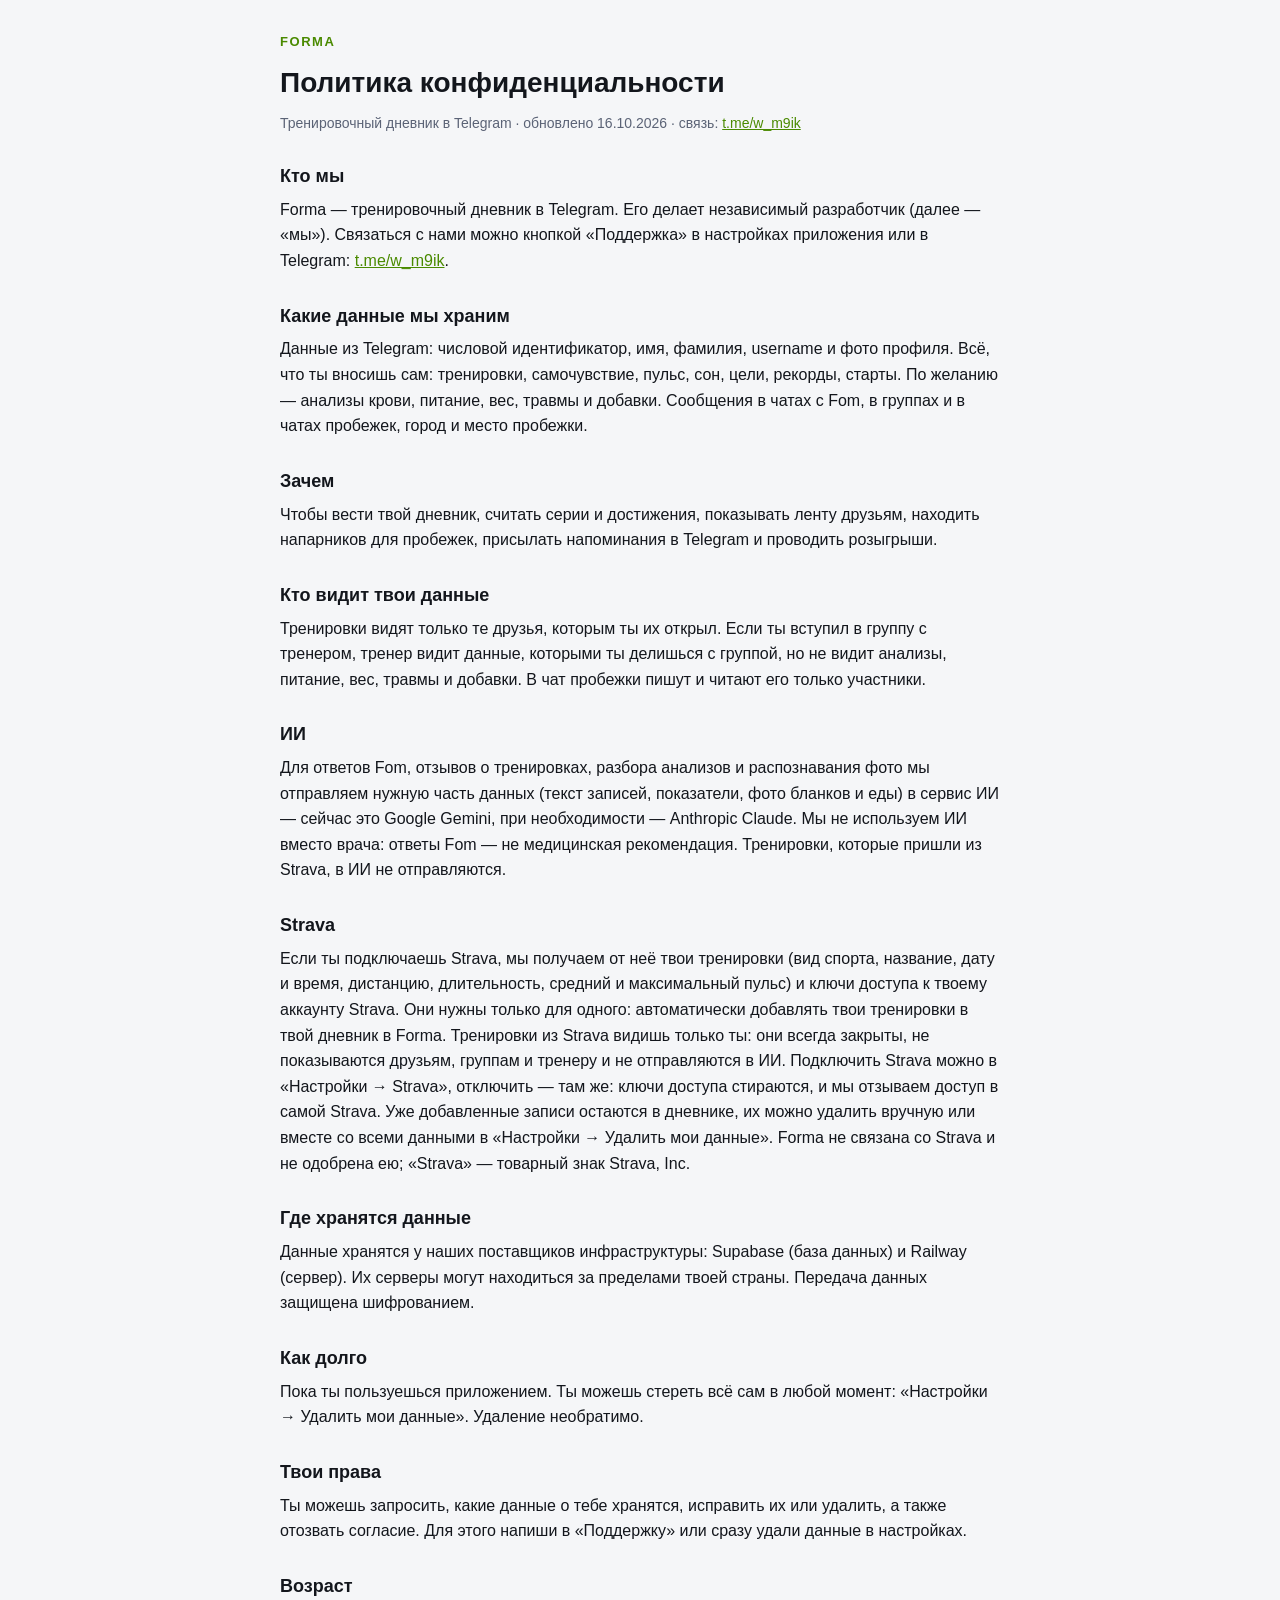
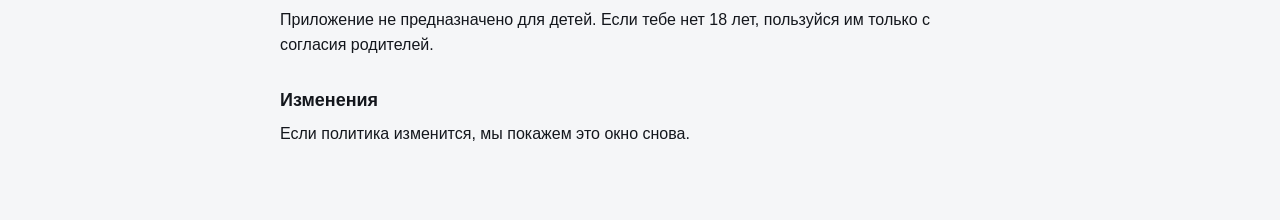
==== privacy.html @ 96069a47 "Create privacy.html" ====
<!DOCTYPE html>
<html lang="ru">
<head>
<meta charset="UTF-8">
<meta name="viewport" content="width=device-width, initial-scale=1">
<title>Forma — политика конфиденциальности</title>
<meta name="robots" content="index,follow">
<style>
  :root { --bg:#0A0C11; --text:#F3F5F8; --muted:#8B93A7; --lime:#B4F53C; }
  @media (prefers-color-scheme: light) { :root { --bg:#F5F6F8; --text:#13161C; --muted:#5B6376; --lime:#4A8A00; } }
  html,body { margin:0; background:var(--bg); color:var(--text); font-family:-apple-system,BlinkMacSystemFont,"Segoe UI",Roboto,sans-serif; line-height:1.6; }
  main { max-width:720px; margin:0 auto; padding:32px 20px 64px; }
  .eyebrow { color:var(--lime); font-weight:700; letter-spacing:.12em; text-transform:uppercase; font-size:13px; }
  h1 { font-size:28px; margin:8px 0 6px; }
  h3 { font-size:18px; margin:28px 0 6px; }
  p { margin:0 0 10px; color:var(--text); }
  .muted { color:var(--muted); font-size:14px; }
  a { color:var(--lime); }
</style>
</head>
<body>
<main>
  <div class="eyebrow">Forma</div>
  <h1>Политика конфиденциальности</h1>
  <p class="muted">Тренировочный дневник в Telegram · обновлено 16.10.2026 · связь: <a href="https://t.me/w_m9ik">t.me/w_m9ik</a></p>
  <h3>Кто мы</h3>
      <p>Forma — тренировочный дневник в Telegram. Его делает независимый разработчик (далее — «мы»). Связаться с нами можно кнопкой «Поддержка» в настройках приложения или в Telegram: <a href="https://t.me/w_m9ik">t.me/w_m9ik</a>.</p>
      <h3>Какие данные мы храним</h3>
      <p>Данные из Telegram: числовой идентификатор, имя, фамилия, username и фото профиля. Всё, что ты вносишь сам: тренировки, самочувствие, пульс, сон, цели, рекорды, старты. По желанию — анализы крови, питание, вес, травмы и добавки. Сообщения в чатах с Fom, в группах и в чатах пробежек, город и место пробежки.</p>
      <h3>Зачем</h3>
      <p>Чтобы вести твой дневник, считать серии и достижения, показывать ленту друзьям, находить напарников для пробежек, присылать напоминания в Telegram и проводить розыгрыши.</p>
      <h3>Кто видит твои данные</h3>
      <p>Тренировки видят только те друзья, которым ты их открыл. Если ты вступил в группу с тренером, тренер видит данные, которыми ты делишься с группой, но не видит анализы, питание, вес, травмы и добавки. В чат пробежки пишут и читают его только участники.</p>
      <h3>ИИ</h3>
      <p>Для ответов Fom, отзывов о тренировках, разбора анализов и распознавания фото мы отправляем нужную часть данных (текст записей, показатели, фото бланков и еды) в сервис ИИ — сейчас это Google Gemini, при необходимости — Anthropic Claude. Мы не используем ИИ вместо врача: ответы Fom — не медицинская рекомендация. Тренировки, которые пришли из Strava, в ИИ не отправляются.</p>
      <h3>Strava</h3>
      <p>Если ты подключаешь Strava, мы получаем от неё твои тренировки (вид спорта, название, дату и время, дистанцию, длительность, средний и максимальный пульс) и ключи доступа к твоему аккаунту Strava. Они нужны только для одного: автоматически добавлять твои тренировки в твой дневник в Forma. Тренировки из Strava видишь только ты: они всегда закрыты, не показываются друзьям, группам и тренеру и не отправляются в ИИ. Подключить Strava можно в «Настройки → Strava», отключить — там же: ключи доступа стираются, и мы отзываем доступ в самой Strava. Уже добавленные записи остаются в дневнике, их можно удалить вручную или вместе со всеми данными в «Настройки → Удалить мои данные». Forma не связана со Strava и не одобрена ею; «Strava» — товарный знак Strava, Inc.</p>
      <h3>Где хранятся данные</h3>
      <p>Данные хранятся у наших поставщиков инфраструктуры: Supabase (база данных) и Railway (сервер). Их серверы могут находиться за пределами твоей страны. Передача данных защищена шифрованием.</p>
      <h3>Как долго</h3>
      <p>Пока ты пользуешься приложением. Ты можешь стереть всё сам в любой момент: «Настройки → Удалить мои данные». Удаление необратимо.</p>
      <h3>Твои права</h3>
      <p>Ты можешь запросить, какие данные о тебе хранятся, исправить их или удалить, а также отозвать согласие. Для этого напиши в «Поддержку» или сразу удали данные в настройках.</p>
      <h3>Возраст</h3>
      <p>Приложение не предназначено для детей. Если тебе нет 18 лет, пользуйся им только с согласия родителей.</p>
      <h3>Изменения</h3>
      <p>Если политика изменится, мы покажем это окно снова.</p>
</main>
</body>
</html>
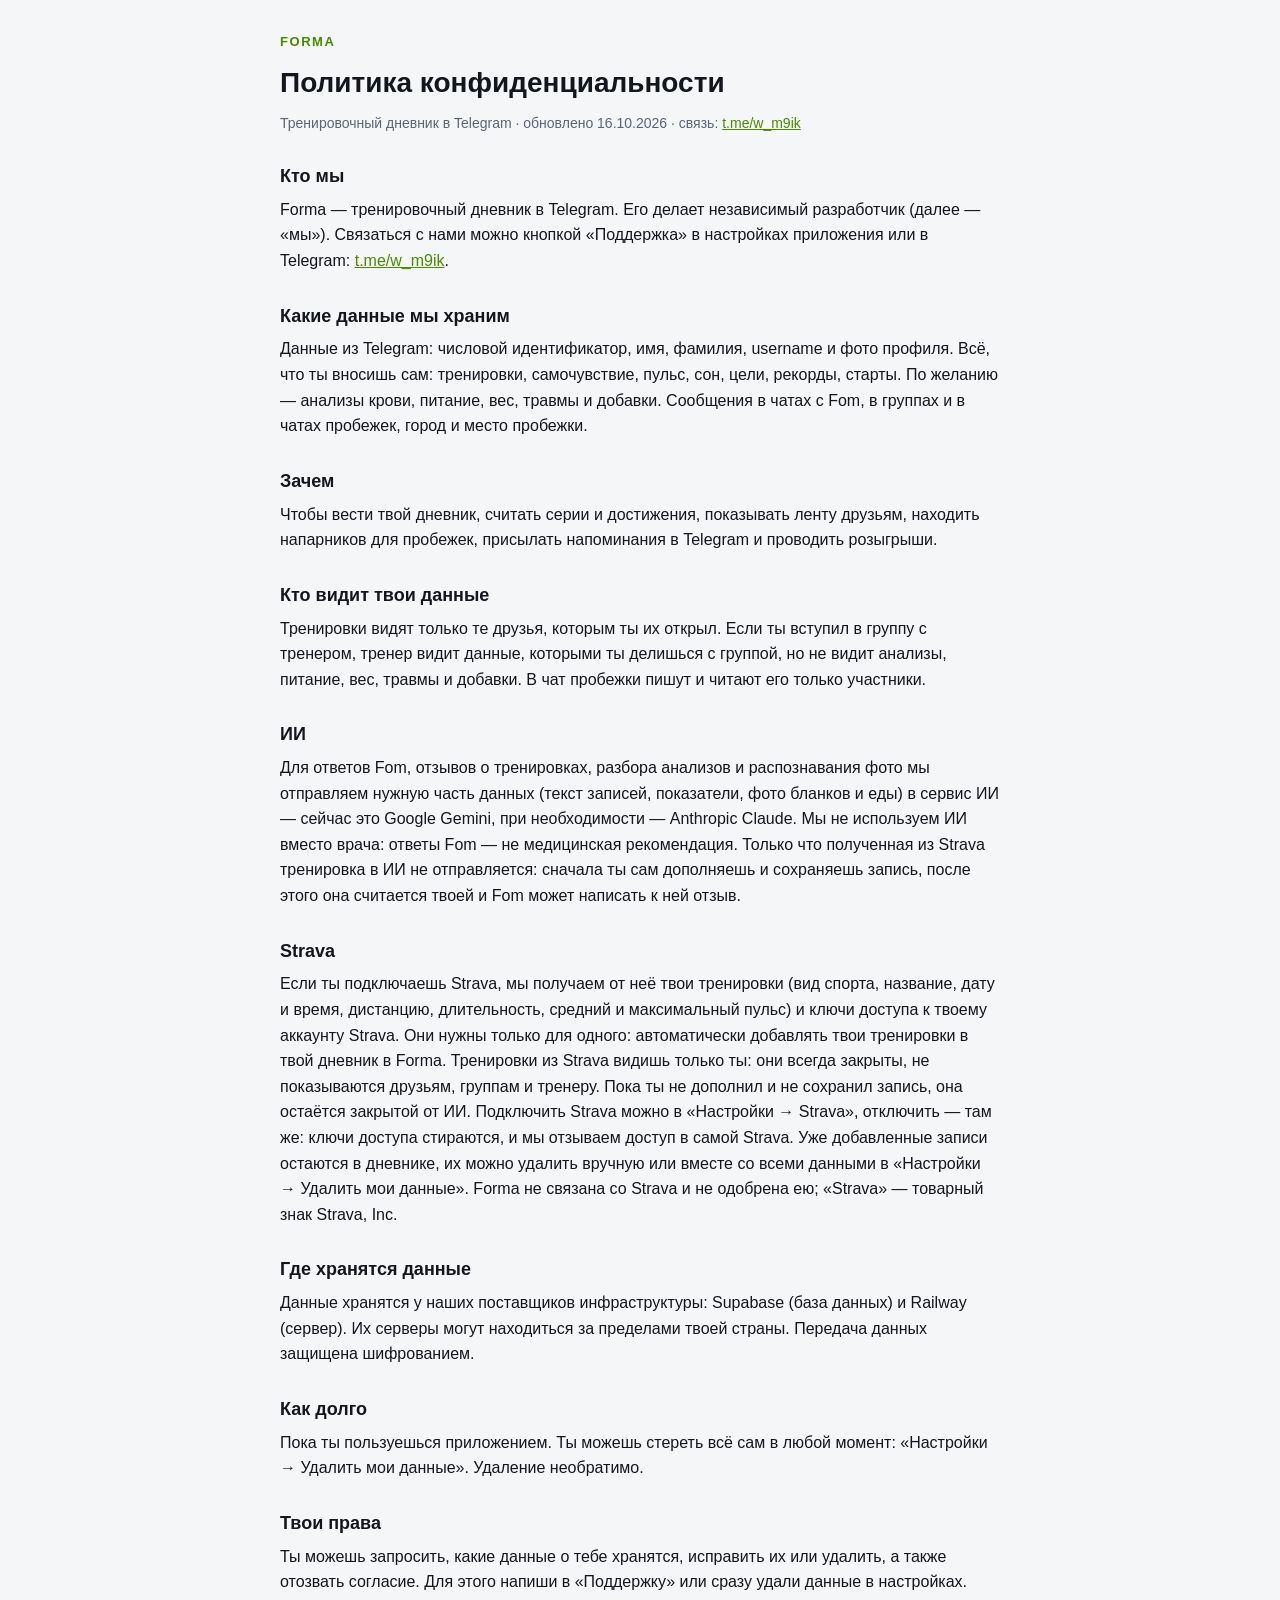
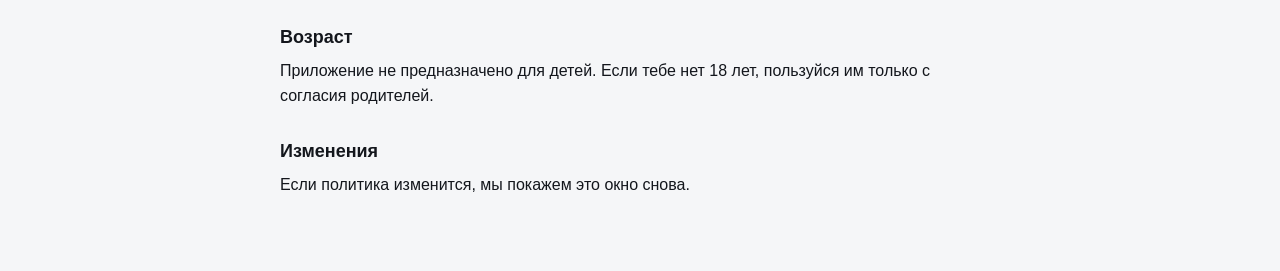
==== commit af434ff9: "Update privacy.html" ====
--- a/privacy.html
+++ b/privacy.html
@@ -32,9 +32,9 @@
       <h3>Кто видит твои данные</h3>
       <p>Тренировки видят только те друзья, которым ты их открыл. Если ты вступил в группу с тренером, тренер видит данные, которыми ты делишься с группой, но не видит анализы, питание, вес, травмы и добавки. В чат пробежки пишут и читают его только участники.</p>
       <h3>ИИ</h3>
-      <p>Для ответов Fom, отзывов о тренировках, разбора анализов и распознавания фото мы отправляем нужную часть данных (текст записей, показатели, фото бланков и еды) в сервис ИИ — сейчас это Google Gemini, при необходимости — Anthropic Claude. Мы не используем ИИ вместо врача: ответы Fom — не медицинская рекомендация. Тренировки, которые пришли из Strava, в ИИ не отправляются.</p>
+      <p>Для ответов Fom, отзывов о тренировках, разбора анализов и распознавания фото мы отправляем нужную часть данных (текст записей, показатели, фото бланков и еды) в сервис ИИ — сейчас это Google Gemini, при необходимости — Anthropic Claude. Мы не используем ИИ вместо врача: ответы Fom — не медицинская рекомендация. Только что полученная из Strava тренировка в ИИ не отправляется: сначала ты сам дополняешь и сохраняешь запись, после этого она считается твоей и Fom может написать к ней отзыв.</p>
       <h3>Strava</h3>
-      <p>Если ты подключаешь Strava, мы получаем от неё твои тренировки (вид спорта, название, дату и время, дистанцию, длительность, средний и максимальный пульс) и ключи доступа к твоему аккаунту Strava. Они нужны только для одного: автоматически добавлять твои тренировки в твой дневник в Forma. Тренировки из Strava видишь только ты: они всегда закрыты, не показываются друзьям, группам и тренеру и не отправляются в ИИ. Подключить Strava можно в «Настройки → Strava», отключить — там же: ключи доступа стираются, и мы отзываем доступ в самой Strava. Уже добавленные записи остаются в дневнике, их можно удалить вручную или вместе со всеми данными в «Настройки → Удалить мои данные». Forma не связана со Strava и не одобрена ею; «Strava» — товарный знак Strava, Inc.</p>
+      <p>Если ты подключаешь Strava, мы получаем от неё твои тренировки (вид спорта, название, дату и время, дистанцию, длительность, средний и максимальный пульс) и ключи доступа к твоему аккаунту Strava. Они нужны только для одного: автоматически добавлять твои тренировки в твой дневник в Forma. Тренировки из Strava видишь только ты: они всегда закрыты, не показываются друзьям, группам и тренеру. Пока ты не дополнил и не сохранил запись, она остаётся закрытой от ИИ. Подключить Strava можно в «Настройки → Strava», отключить — там же: ключи доступа стираются, и мы отзываем доступ в самой Strava. Уже добавленные записи остаются в дневнике, их можно удалить вручную или вместе со всеми данными в «Настройки → Удалить мои данные». Forma не связана со Strava и не одобрена ею; «Strava» — товарный знак Strava, Inc.</p>
       <h3>Где хранятся данные</h3>
       <p>Данные хранятся у наших поставщиков инфраструктуры: Supabase (база данных) и Railway (сервер). Их серверы могут находиться за пределами твоей страны. Передача данных защищена шифрованием.</p>
       <h3>Как долго</h3>
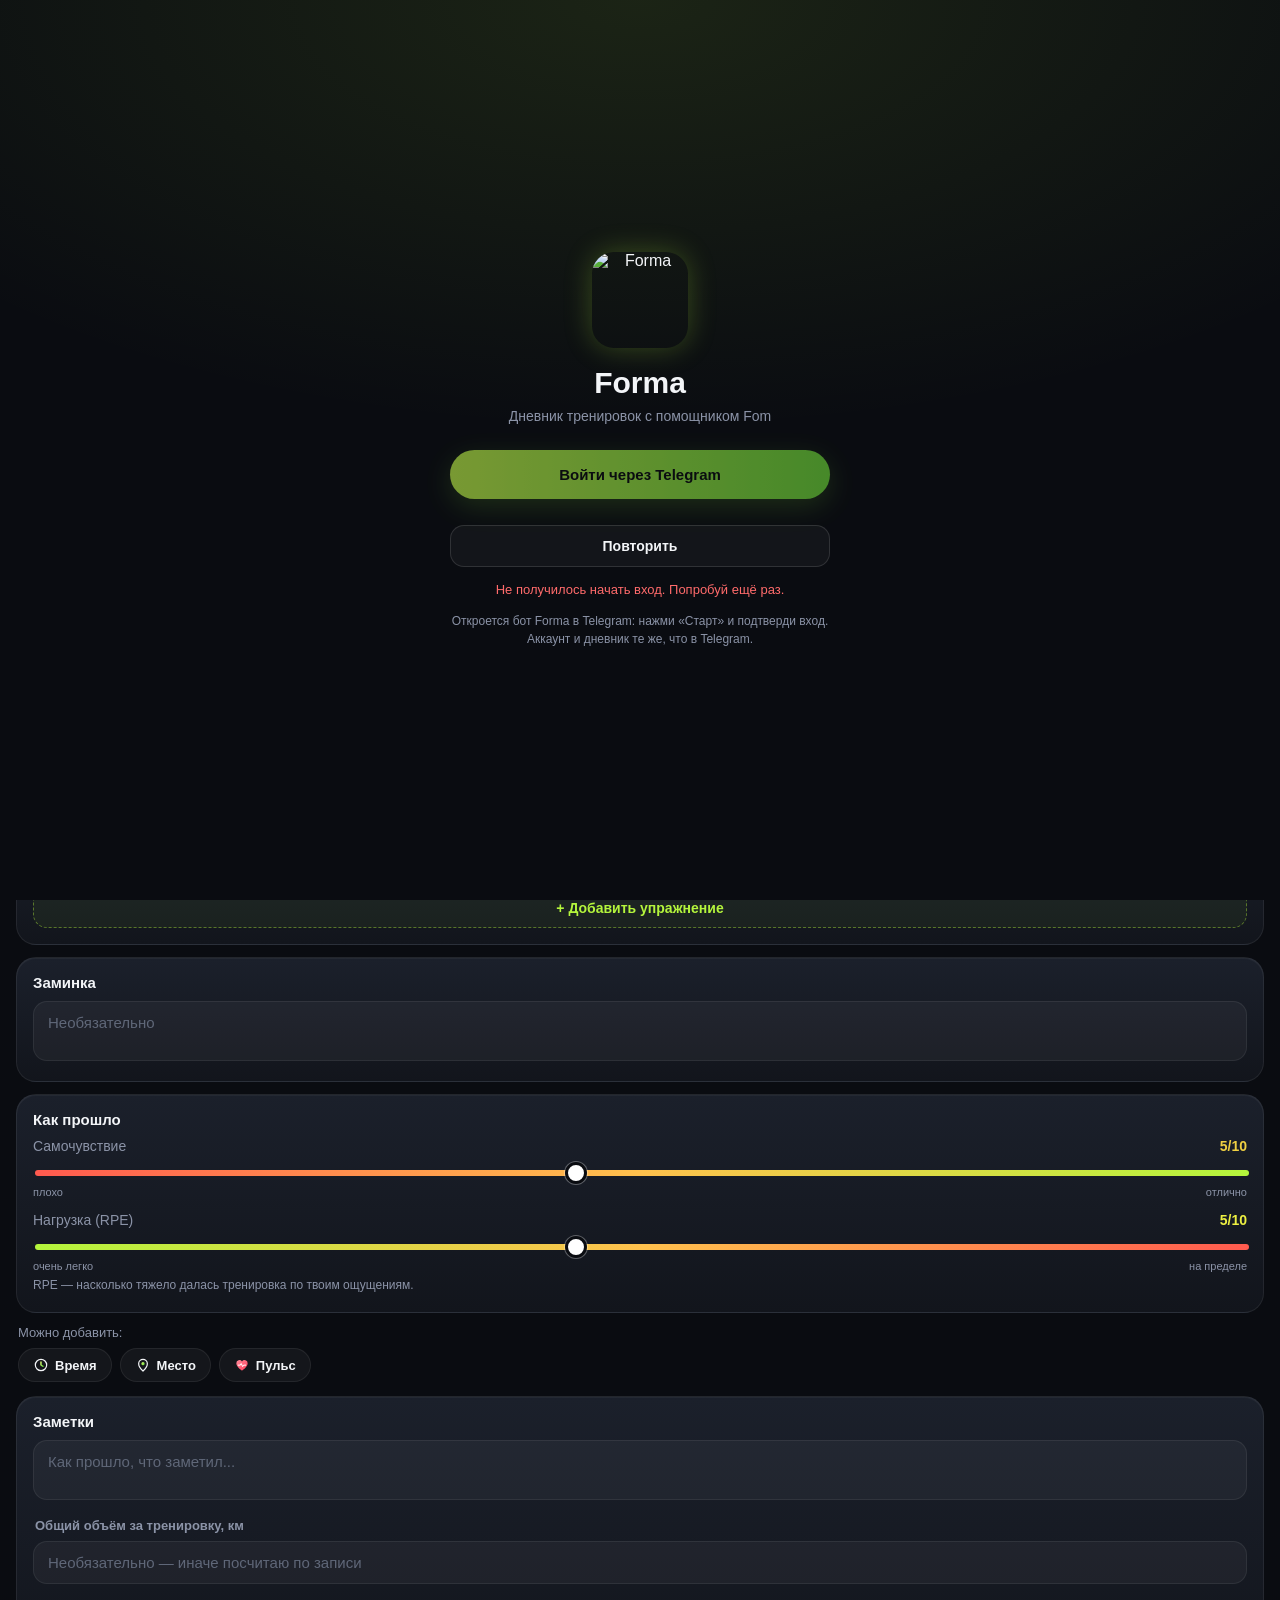
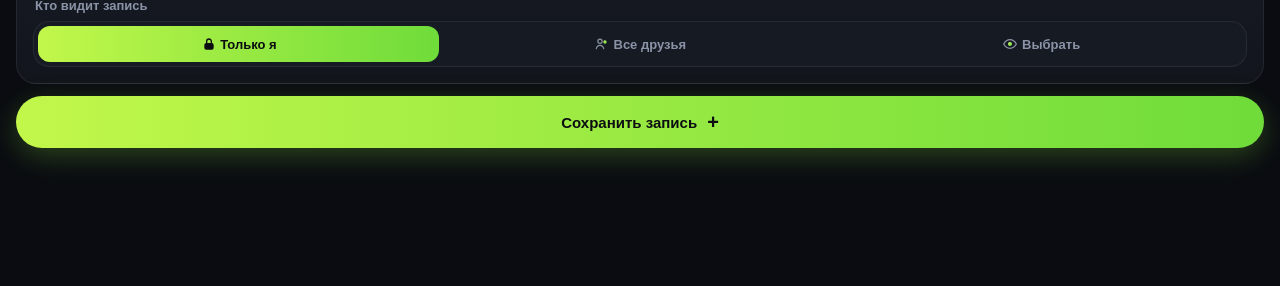
==== commit fab971b7: "Update privacy.html" ====
--- a/privacy.html
+++ b/privacy.html
@@ -1,30 +1,1474 @@
 <!DOCTYPE html>
 <html lang="ru">
 <head>
-<meta charset="UTF-8">
-<meta name="viewport" content="width=device-width, initial-scale=1">
-<title>Forma — политика конфиденциальности</title>
-<meta name="robots" content="index,follow">
+<meta charset="UTF-8" />
+<meta name="viewport" content="width=device-width, initial-scale=1, maximum-scale=1, user-scalable=no, viewport-fit=cover" />
+<title>Forma</title>
+<meta name="theme-color" content="#0a0c11" />
+<!-- Установка на главный экран телефона (Safari / Chrome) -->
+<link rel="manifest" href="manifest.webmanifest" />
+<link rel="apple-touch-icon" href="icons/apple-touch-icon.png" />
+<link rel="icon" type="image/png" href="icons/icon-192.png" />
+<meta name="apple-mobile-web-app-capable" content="yes" />
+<meta name="mobile-web-app-capable" content="yes" />
+<meta name="apple-mobile-web-app-status-bar-style" content="black" />
+<meta name="apple-mobile-web-app-title" content="Forma" />
+<!-- Заставка: стили прямо здесь, чтобы она появилась мгновенно, ещё до загрузки остального -->
+<script>
+  // Страховка от «вечной заставки»: если через 25 секунд приложение так и не запустилось
+  // (нет связи, очень старый телефон, ошибка) — показываем понятный текст и кнопку «Обновить»
+  window.__bootErr = '';
+  window.addEventListener('error', function (e) { if (!window.__bootErr) window.__bootErr = (e.message || 'ошибка') + (e.lineno ? ' @' + e.lineno : ''); });
+  setTimeout(function () {
+    var sp = document.getElementById('splash');
+    if (!sp || sp.classList.contains('hide')) return;
+    var box = document.createElement('div');
+    box.style.cssText = 'position:absolute;left:24px;right:24px;bottom:12%;text-align:center;font:500 15px/1.45 -apple-system,Segoe UI,Roboto,sans-serif;color:#9aa1ae';
+    box.innerHTML = 'Не получается загрузить Forma.<br>Проверь интернет' + (/github\.io$/.test(location.hostname) ? ' — в России без VPN может не открываться' : '') + '.' +
+      '<br><button type="button" style="margin-top:14px;padding:12px 22px;border:none;border-radius:14px;background:#b4f53c;color:#0b0d10;font-weight:800;font-size:15px" onclick="location.reload()">Обновить</button>' +
+      (window.__bootErr ? '<div style="margin-top:10px;font-size:11px;opacity:.7">' + String(window.__bootErr).replace(/</g, '&lt;').slice(0, 160) + '</div>' : '');
+    sp.appendChild(box);
+  }, 25000);
+</script>
+<script>
+  // тема ещё до отрисовки: тёмная / светлая / как в Telegram (по цвету фона из параметров Telegram)
+  (function () {
+    var pref = 'dark';
+    try { pref = localStorage.getItem('forma_theme') || 'dark'; } catch (e) {}
+    var light = pref === 'light';
+    if (pref === 'auto') {
+      try {
+        var m = /tgWebAppThemeParams=([^&]+)/.exec(location.hash);
+        var bg = m ? JSON.parse(decodeURIComponent(m[1])).bg_color : null;
+        if (bg) {
+          var n = parseInt(bg.slice(1), 16);
+          light = (0.299 * (n >> 16) + 0.587 * ((n >> 8) & 255) + 0.114 * (n & 255)) > 150;
+        }
+      } catch (e) {}
+    }
+    document.documentElement.setAttribute('data-theme', light ? 'light' : 'dark');
+  })();
+</script>
 <style>
-  :root { --bg:#0A0C11; --text:#F3F5F8; --muted:#8B93A7; --lime:#B4F53C; }
-  @media (prefers-color-scheme: light) { :root { --bg:#F5F6F8; --text:#13161C; --muted:#5B6376; --lime:#4A8A00; } }
-  html,body { margin:0; background:var(--bg); color:var(--text); font-family:-apple-system,BlinkMacSystemFont,"Segoe UI",Roboto,sans-serif; line-height:1.6; }
-  main { max-width:720px; margin:0 auto; padding:32px 20px 64px; }
-  .eyebrow { color:var(--lime); font-weight:700; letter-spacing:.12em; text-transform:uppercase; font-size:13px; }
-  h1 { font-size:28px; margin:8px 0 6px; }
-  h3 { font-size:18px; margin:28px 0 6px; }
-  p { margin:0 0 10px; color:var(--text); }
-  .muted { color:var(--muted); font-size:14px; }
-  a { color:var(--lime); }
+  html, body { background: #0a0c11; }
+  html[data-theme="light"], html[data-theme="light"] body, html[data-theme="light"] #splash { background: #f3f4ef; }
+  html[data-theme="light"] #splash path { stroke: #151820; }
+  #splash {
+    position: fixed; inset: 0; z-index: 9999;
+    display: flex; align-items: center; justify-content: center;
+    background: #0a0c11;
+    transition: opacity 0.35s ease, transform 0.35s ease;
+  }
+  #splash.hide { opacity: 0; transform: scale(1.04); pointer-events: none; }
+  #splash svg { width: min(64vw, 300px); height: auto; overflow: visible; }
+  #splash path {
+    fill: none; stroke: #f3f5f8; stroke-width: 5; stroke-linecap: round; stroke-linejoin: round;
+    stroke-dasharray: var(--len); stroke-dashoffset: var(--len);
+    animation: splash-draw var(--dur) cubic-bezier(0.45, 0, 0.35, 1) var(--delay) forwards;
+  }
+  /* мягкий ореол за точкой — как свечение у точки в шапке */
+  #splash circle.halo {
+    fill: #b4f53c;
+    opacity: 0;
+    filter: blur(6px);
+    transform-box: fill-box; transform-origin: center;
+    animation: splash-halo-in 0.5s ease-out 1.1s forwards, splash-halo 1.6s ease-in-out 1.6s infinite;
+  }
+  @keyframes splash-halo-in { from { opacity: 0; transform: scale(0.4); } to { opacity: 0.3; transform: scale(0.85); } }
+  @keyframes splash-halo { 0%, 100% { opacity: 0.3; transform: scale(0.85); } 50% { opacity: 0.4; transform: scale(0.95); } }
+  #splash circle.dot {
+    fill: #b4f53c;
+    transform-box: fill-box; transform-origin: center;
+    transform: scale(0);
+    /* свечение как у точки в шапке приложения */
+    filter: drop-shadow(0 0 3px rgba(180, 245, 60, 0.8)) drop-shadow(0 0 8px rgba(180, 245, 60, 0.4));
+    animation: splash-dot 0.38s cubic-bezier(0.3, 1.7, 0.5, 1) 1.05s forwards, splash-glow 1.6s ease-in-out 1.45s infinite;
+  }
+  @keyframes splash-draw { to { stroke-dashoffset: 0; } }
+  @keyframes splash-dot { to { transform: scale(1); } }
+  @keyframes splash-glow {
+    0%, 100% { filter: drop-shadow(0 0 3px rgba(180, 245, 60, 0.8)) drop-shadow(0 0 8px rgba(180, 245, 60, 0.4)); }
+    50% { filter: drop-shadow(0 0 4px rgba(180, 245, 60, 0.9)) drop-shadow(0 0 10px rgba(180, 245, 60, 0.5)); }
+  }
 </style>
+<!-- Шрифты и скрипт Telegram: на своём домене берём их через наш сервер (в России внешние адреса часто недоступны),
+     на GitHub Pages — как раньше, из интернета -->
+<script>
+  (function () {
+    var self = !/github\.io$/.test(location.hostname) && location.protocol !== 'file:';
+    var fonts = self ? '/api/asset/fonts.css' : 'https://fonts.googleapis.com/css2?family=Manrope:wght@400;500;600;700&family=Unbounded:wght@500;600;700&display=swap';
+    document.write('<link rel="stylesheet" href="' + fonts + '" />');
+    document.write('<script src="' + (self ? '/api/asset/tg.js' : 'https://telegram.org/js/telegram-web-app.js') + '"><\/script>');
+  })();
+</script>
+<script>
+  // запасной вариант: если через наш сервер скрипт не пришёл — берём скрипт Telegram из интернета
+  if (!window.Telegram) document.write('<script src="https://telegram.org/js/telegram-web-app.js"><\/script>');
+</script>
+<link rel="stylesheet" href="style.css?v=74" />
 </head>
 <body>
-<main>
-  <div class="eyebrow">Forma</div>
-  <h1>Политика конфиденциальности</h1>
-  <p class="muted">Тренировочный дневник в Telegram · обновлено 16.10.2026 · связь: <a href="https://t.me/w_m9ik">t.me/w_m9ik</a></p>
-  <h3>Кто мы</h3>
-      <p>Forma — тренировочный дневник в Telegram. Его делает независимый разработчик (далее — «мы»). Связаться с нами можно кнопкой «Поддержка» в настройках приложения или в Telegram: <a href="https://t.me/w_m9ik">t.me/w_m9ik</a>.</p>
+  <!-- Общие градиенты для наших иконок (сами иконки вставляет app.js) -->
+  <svg width="0" height="0" style="position:absolute" aria-hidden="true" focusable="false">
+    <defs>
+      <linearGradient id="gLime" x1="0" y1="0" x2="1" y2="1"><stop offset="0" stop-color="#dcff72"/><stop offset="1" stop-color="#5fd43a"/></linearGradient>
+      <linearGradient id="gFire" x1="0" y1="0" x2="0" y2="1"><stop offset="0" stop-color="#ff5a3c"/><stop offset=".5" stop-color="#ff9a2e"/><stop offset="1" stop-color="#ffd84d"/></linearGradient>
+      <linearGradient id="gPurple" x1="0" y1="0" x2="1" y2="1"><stop offset="0" stop-color="#c3a2ff"/><stop offset="1" stop-color="#6b5bff"/></linearGradient>
+      <linearGradient id="gSpark" x1="0" y1="0" x2="1" y2="1"><stop offset="0" stop-color="#d6ff6a"/><stop offset="1" stop-color="#9b6bff"/></linearGradient>
+      <linearGradient id="gHeart" x1="0" y1="0" x2="1" y2="1"><stop offset="0" stop-color="#ff8a9a"/><stop offset="1" stop-color="#ff3d5a"/></linearGradient>
+      <linearGradient id="gGold" x1="0" y1="0" x2="0" y2="1"><stop offset="0" stop-color="#ffe98a"/><stop offset="1" stop-color="#ffae1f"/></linearGradient>
+    </defs>
+  </svg>
+
+
+  <!-- ЗАСТАВКА: «Forma» пишется от руки, в конце загорается зелёная точка -->
+  <!-- Вход вне Telegram: показывается, только если приложение открыто не в Telegram и входа ещё не было -->
+  <section id="loginScreen" class="login-screen hidden">
+    <div class="login-card">
+      <img class="login-logo" src="icons/icon-192.png" alt="Forma" width="96" height="96" />
+      <h1 class="login-title">Forma</h1>
+      <p class="login-sub">Дневник тренировок с помощником Fom</p>
+      <div id="loginInstall" class="login-install hidden">
+        <b>Сначала установи Forma на главный экран</b>
+        <ol>
+          <li>Нажми «Поделиться» <span class="login-share" aria-hidden="true">⬆︎</span> внизу Safari.</li>
+          <li>Выбери «На экран «Домой»» и нажми «Добавить».</li>
+          <li>Открой иконку Forma на главном экране — и войди уже в ней.</li>
+        </ol>
+        <div class="muted">Так вход сохранится, и приложение будет открываться на весь экран.</div>
+      </div>
+      <button type="button" id="loginTgBtn" class="primary-btn login-btn" disabled>Войти через Telegram</button>
+      <button type="button" id="loginRetryBtn" class="ghost-btn wide hidden">Повторить</button>
+      <div id="loginStatus" class="login-status" role="status"></div>
+      <div class="muted login-note">Откроется бот Forma в Telegram: нажми «Старт» и подтверди вход. Аккаунт и дневник те же, что в Telegram.</div>
+    </div>
+  </section>
+  <div id="splash" aria-hidden="true">
+    <svg viewBox="0 0 240 110">
+      <path d="M22 38 C20 26, 40 20, 60 24 S 95 22, 104 18" />
+      <path d="M62 24 C60 45, 54 70, 44 88 C40 95, 30 96, 28 88" />
+      <path d="M46 58 C56 55, 66 55, 76 56" />
+      <path d="M92 64 C84 64, 80 76, 86 80 C92 84, 100 76, 98 68 C97 64, 94 63, 92 64 C100 66, 104 66, 108 64 C110 60, 113 60, 114 64 C116 70, 115 78, 116 82 C118 72, 124 64, 132 66 C133 72, 132 78, 133 82 C135 70, 145 62, 148 70 C149 74, 149 78, 150 82 C152 70, 162 62, 165 70 C166 75, 166 79, 168 82 C172 84, 176 80, 180 74 C182 66, 192 62, 196 68 C188 62, 178 70, 180 78 C182 84, 192 82, 196 70 C195 76, 196 82, 202 82 C206 82, 208 78, 210 76" />
+      <circle class="halo" cx="222" cy="80" r="11" />
+      <circle class="dot" cx="222" cy="80" r="5" />
+    </svg>
+  </div>
+  <script>
+    // Буквы «пишутся» по очереди: F (три штриха), затем «orma» одним росчерком — всего около секунды
+    (function () {
+      var timing = [[0, 0.2], [0.18, 0.22], [0.38, 0.1], [0.46, 0.55]];
+      document.querySelectorAll('#splash path').forEach(function (p, i) {
+        p.style.setProperty('--len', p.getTotalLength() + 1);
+        p.style.setProperty('--delay', timing[i][0] + 's');
+        p.style.setProperty('--dur', timing[i][1] + 's');
+      });
+      window.__splashStart = Date.now();
+    })();
+  </script>
+
+  <!-- ШАПКА: логотип Forma, серия и аватар -->
+  <header class="topbar">
+    <div class="logo">Forma<span class="logo-dot"></span></div>
+    <div class="topbar-right">
+      <div class="streak-pill" title="Серия дней подряд"><i data-ico="flame"></i><span id="streakCurrent">0</span></div>
+      <button id="profileBtn" class="avatar-btn" type="button" title="Мой профиль">
+        <img id="avatarImg" src="" alt="" class="hidden" />
+        <span id="avatarFallback">👤</span>
+      </button>
+    </div>
+  </header>
+
+  <!-- ===================== ГЛАВНАЯ: НОВАЯ ЗАПИСЬ ===================== -->
+  <main id="mainScreen" class="screen">
+    <div class="stats-row stats-compact">
+      <div class="stat">
+        <div class="stat-icon" data-ico="flame"></div>
+        <div class="stat-num accent" id="statStreak">0</div>
+        <div class="stat-label">дней подряд</div>
+      </div>
+      <div class="stat">
+        <div class="stat-icon" data-ico="week"></div>
+        <div class="stat-num" id="statWeek">0</div>
+        <div class="stat-label">тренировок за неделю</div>
+      </div>
+      <div class="stat">
+        <div class="stat-icon" data-ico="calendar"></div>
+        <div class="stat-num" id="statMonth">0</div>
+        <div class="stat-label">тренировок за месяц</div>
+      </div>
+    </div>
+
+
+
+
+
+    <section class="card card-hero">
+      <div class="eyebrow">Дневник</div>
+      <h2 class="title" id="entryTitle">Запись за сегодня</h2>
+      <!-- Выбор даты: быстрые кнопки + календарь -->
+      <div class="date-picker-row">
+        <button type="button" class="chip" data-shift="0">Сегодня</button>
+        <button type="button" class="chip" data-shift="1">Вчера</button>
+        <label class="date-input-wrap">
+          <i data-ico="calendar"></i><input type="date" id="entryDate" />
+        </label>
+      </div>
+    </section>
+
+    <!-- Карточка «запись уже есть / сохранена» — показывается вместо формы -->
+    <section id="entryDone" class="card done-card hidden">
+      <div class="done-title" id="doneTitle">Запись сохранена</div>
+      <!-- сюда рисуются все записи дня: основная и вторая тренировка -->
+      <div id="doneList"></div>
+      <button type="button" id="doneAddBtn" class="add-second-btn hidden">➕ Добавить вторую тренировку</button>
+      <div class="muted done-hint">Новые записи — только за сегодня и вчера. Прошлые можно открыть и поправить в календаре профиля.</div>
+    </section>
+
+    <!-- Форма новой записи (поля рисуются из app.js) -->
+    <div id="entryForm">
+      <div id="mainFormFields"></div>
+      <button id="saveBtn" class="primary-btn" type="button">Сохранить запись <span class="plus-ico">+</span></button>
+      <div id="statusMsg" class="status-msg"></div>
+      <button type="button" id="entryBackBtn" class="ghost-btn wide hidden">← Назад к записи дня</button>
+    </div>
+
+    <!-- Утренняя отметка: сон, пульс покоя, самочувствие -->
+    <section class="card morning-card hidden" id="morningCard">
+      <div class="gift-head">
+        <div class="card-label">☀️ Доброе утро! Как ты?</div>
+        <button type="button" class="morning-close" id="morningClose" aria-label="Скрыть на сегодня">✕</button>
+      </div>
+      <div class="morning-form" id="morningForm">
+        <div class="morning-q">Сон</div>
+        <div class="morning-chips" id="mSleep">
+          <button type="button" class="chip" data-v="5">≤5 ч</button><button type="button" class="chip" data-v="6">6 ч</button>
+          <button type="button" class="chip" data-v="7">7 ч</button><button type="button" class="chip" data-v="8">8 ч</button>
+          <button type="button" class="chip" data-v="9">9+ ч</button>
+        </div>
+        <div class="morning-q">Самочувствие</div>
+        <div class="morning-chips mood" id="mMood">
+          <button type="button" class="chip" data-v="1">😫</button><button type="button" class="chip" data-v="2">😕</button>
+          <button type="button" class="chip" data-v="3">😐</button><button type="button" class="chip" data-v="4">🙂</button>
+          <button type="button" class="chip" data-v="5">🤩</button>
+        </div>
+        <div class="morning-row">
+          <label class="hr-field"><span>Пульс в покое <i class="optional">необяз.</i></span><input type="number" inputmode="numeric" id="mHr" placeholder="—" /></label>
+          <button type="button" class="primary-btn morning-save" id="morningSave">Готово</button>
+        </div>
+      </div>
+      <div class="morning-done hidden" id="morningDone"></div>
+    </section>
+
+    <!-- Отсчёт до ближайшего старта -->
+    <button type="button" class="card countdown-card hidden" id="countdownCard"></button>
+
+    <!-- Челлендж недели -->
+    <section class="card challenge-card hidden" id="challengeCard">
+      <div class="gift-head">
+        <div class="card-label"><i data-ico="target"></i>Челлендж недели</div>
+        <span class="muted challenge-left" id="challengeLeft"></span>
+      </div>
+      <div id="challengeRows"></div>
+    </section>
+  </main>
+
+  <!-- ===================== ПРОФИЛЬ + КАЛЕНДАРЬ ===================== -->
+  <section id="profileScreen" class="screen hidden">
+    <div class="profile-hero" id="profileHero">
+      <div class="profile-hero-shade"></div>
+      <!-- смена фото — маленькая круглая кнопка в углу -->
+      <button type="button" class="photo-btn settings-btn" id="settingsBtn" aria-label="Настройки" title="Настройки"><svg viewBox="0 0 24 24" width="20" height="20" aria-hidden="true"><path d="M12 8.8a3.2 3.2 0 1 0 0 6.4 3.2 3.2 0 0 0 0-6.4Z" fill="none" stroke="currentColor" stroke-width="1.8"/><path d="M19.4 13.5a7.6 7.6 0 0 0 0-3l2-1.5-2-3.4-2.3.9a7.4 7.4 0 0 0-2.6-1.5L14.1 2.5h-4.2l-.4 2.5a7.4 7.4 0 0 0-2.6 1.5l-2.3-.9-2 3.4 2 1.5a7.6 7.6 0 0 0 0 3l-2 1.5 2 3.4 2.3-.9c.8.7 1.6 1.2 2.6 1.5l.4 2.5h4.2l.4-2.5c1-.3 1.8-.8 2.6-1.5l2.3.9 2-3.4-2-1.5Z" fill="none" stroke="currentColor" stroke-width="1.8" stroke-linejoin="round"/></svg></button>
+      <button type="button" class="photo-btn" id="photoBtn" aria-label="Сменить фото" title="Сменить фото">
+        <svg viewBox="0 0 24 24" width="20" height="20" aria-hidden="true"><path d="M4 8.5A2.5 2.5 0 0 1 6.5 6h1.6l1.2-1.7c.3-.4.7-.6 1.2-.6h3c.5 0 .9.2 1.2.6L15.9 6h1.6A2.5 2.5 0 0 1 20 8.5v8a2.5 2.5 0 0 1-2.5 2.5h-11A2.5 2.5 0 0 1 4 16.5v-8Z" fill="none" stroke="currentColor" stroke-width="1.8" stroke-linejoin="round"/><circle cx="12" cy="12.4" r="3.4" fill="none" stroke="currentColor" stroke-width="1.8"/></svg>
+      </button>
+      <div class="profile-hero-bottom">
+        <!-- дисциплина — строкой над именем, нажми, чтобы изменить -->
+        <button type="button" class="hero-sport empty" id="profileSport">＋ Укажи дисциплину</button>
+        <div class="profile-name" id="profileName">Спортсмен</div>
+        <div class="profile-tags">
+          <span class="tag" id="profileUsername"></span>
+          <span class="tag tag-pioneer hidden" id="profilePioneer"></span>
+          <span class="tag tag-soft hidden" id="profileRecord"></span>
+          <button type="button" class="tag tag-soft tag-btn hidden" id="profileFriends"></button>
+        </div>
+      </div>
+    </div>
+    <input type="file" id="photoInput" accept="image/*" class="hidden" />
+
+    <div class="stats-row">
+      <div class="stat">
+        <div class="stat-icon" data-ico="flame"></div>
+        <div class="stat-num accent" id="profileStreak">0</div>
+        <div class="stat-label">дней подряд</div>
+      </div>
+      <div class="stat">
+        <div class="stat-icon" data-ico="calendar"></div>
+        <div class="stat-num" id="profileMonth">0</div>
+        <div class="stat-label">тренировок за 30 дней</div>
+      </div>
+      <div class="stat">
+        <div class="stat-icon" data-ico="runner"></div>
+        <div class="stat-num" id="profileTotal">0</div>
+        <div class="stat-label">всего тренировок</div>
+      </div>
+    </div>
+
+
+
+    <section class="card">
+      <div class="eyebrow">Календарь</div>
+      <div class="cal-header">
+        <button type="button" id="calPrev" class="round-btn" aria-label="Предыдущий месяц">
+          <svg viewBox="0 0 24 24" width="18" height="18"><path d="M15 5l-7 7 7 7" fill="none" stroke="currentColor" stroke-width="2.4" stroke-linecap="round" stroke-linejoin="round"/></svg>
+        </button>
+        <span id="calTitle" class="cal-title"></span>
+        <button type="button" id="calNext" class="round-btn" aria-label="Следующий месяц">
+          <svg viewBox="0 0 24 24" width="18" height="18"><path d="M9 5l7 7-7 7" fill="none" stroke="currentColor" stroke-width="2.4" stroke-linecap="round" stroke-linejoin="round"/></svg>
+        </button>
+      </div>
+      <div class="cal-weekdays">
+        <span>Пн</span><span>Вт</span><span>Ср</span><span>Чт</span><span>Пт</span><span>Сб</span><span>Вс</span>
+      </div>
+      <div id="calGrid" class="cal-grid"></div>
+      <div class="cal-legend">
+        <span><i class="dot dot-training"></i> тренировка</span>
+        <span><i class="dot dot-rest"></i> отдых</span>
+      </div>
+      <div id="calSummary" class="muted cal-summary"></div>
+      <div class="muted cal-help">Нажми на отмеченный день — откроешь запись. Новые записи — только за сегодня и вчера.</div>
+    </section>
+
+    <!-- Цели на месяц: Fom видит их и следит за прогрессом -->
+    <section class="card goals-card" id="goalsCard">
+      <div class="gift-head">
+        <div class="card-label"><i data-ico="target"></i>Цели на <span id="goalsMonth">месяц</span></div>
+        <button type="button" class="gift-rules-btn" id="goalAddBtn">＋ Цель</button>
+      </div>
+      <div id="goalsList"></div>
+    </section>
+
+    <!-- Личные рекорды: лучший результат в каждой дисциплине по стартам -->
+    <section class="card records-card" id="recordsCard">
+      <div class="gift-head">
+        <div class="card-label"><i data-ico="trophy"></i>Личные рекорды</div>
+        <button type="button" class="gift-rules-btn" id="recordAddBtn">＋ Добавить</button>
+      </div>
+      <div id="recordsList"></div>
+    </section>
+
+
+    <!-- Календарь стартов -->
+    <section class="card starts-card" id="startsCard">
+      <div class="gift-head">
+        <div class="card-label"><i data-ico="calendar"></i>Календарь стартов</div>
+        <button type="button" class="gift-rules-btn" id="startAddBtn">＋ Добавить</button>
+      </div>
+      <div id="startsList"></div>
+    </section>
+
+    <!-- Разделы: здоровье и розыгрыши — чтобы не загромождать профиль -->
+    <div class="menu-group">
+    <button type="button" class="card health-entry" id="healthEntry">
+      <span class="health-entry-ico">❤️</span>
+      <span class="health-entry-main">
+        <span class="health-entry-title">Здоровье</span>
+        <span class="health-entry-sub" id="healthEntrySub">Питание по фото · анализы крови · БАДы</span>
+      </span>
+      <span class="history-arrow">›</span>
+    </button>
+    <button type="button" class="card health-entry" id="giftsEntry">
+      <span class="health-entry-ico gifts-ico">🎁</span>
+      <span class="health-entry-main">
+        <span class="health-entry-title">Розыгрыши</span>
+        <span class="health-entry-sub" id="giftsEntrySub">Подарки за честную серию дней</span>
+      </span>
+      <span class="history-arrow">›</span>
+    </button>
+    </div>
+
+    <!-- Достижения -->
+    <section class="card achievements-card" id="achievementsCard">
+      <div class="gift-head">
+        <div class="card-label"><i data-ico="sparkle"></i>Достижения <span class="muted ach-count" id="achievementsCount"></span></div>
+        <button type="button" class="gift-rules-btn" id="achToggle">Все</button>
+      </div>
+      <div class="ach-grid" id="achievementsGrid"></div>
+    </section>
+
+    <!-- Личная анкета: видна только тебе и Fom -->
+    <section class="card athlete-card" id="athleteCard">
+      <div class="gift-head">
+        <div class="card-label"><i data-ico="lock"></i>Анкета для Fom</div>
+        <button type="button" class="gift-rules-btn" id="athleteEditBtn">Заполнить</button>
+      </div>
+      <div class="athlete-summary" id="athleteSummary">Рост, вес, возраст, стаж и цели — чтобы Fom понимал, с кем имеет дело.</div>
+      <div class="muted athlete-note">Видно только тебе и Fom. Друзья это не видят.</div>
+    </section>
+
+
+
+
+  </section>
+
+  <!-- Меню «Фото» (выезжает снизу) -->
+  <div id="photoSheet" class="sheet-backdrop hidden">
+    <div class="sheet">
+      <div class="sheet-title">Фото профиля</div>
+      <button type="button" class="sheet-btn" id="photoPickBtn">Выбрать новое фото</button>
+      <button type="button" class="sheet-btn" id="photoResetBtn">Вернуть фото из Telegram</button>
+      <button type="button" class="sheet-btn muted-btn" id="photoCancelBtn">Отмена</button>
+    </div>
+  </div>
+
+  <!-- Анкета спортсмена -->
+  <div id="athleteSheet" class="sheet-backdrop hidden">
+    <div class="sheet athlete-sheet">
+      <div class="sheet-title"><i data-ico="lock"></i> Анкета для Fom</div>
+      <div class="muted athlete-note center">Всё необязательно. Видно только тебе и Fom.</div>
+
+      <div class="card-label af-label">Пол</div>
+      <div class="segmented af-sex" id="afSex">
+        <button type="button" class="seg-btn" data-sex="m">Мужской</button>
+        <button type="button" class="seg-btn" data-sex="f">Женский</button>
+      </div>
+
+      <div class="af-grid">
+        <label class="hr-field"><span>Год рождения</span><input type="number" inputmode="numeric" id="afBirth" placeholder="2004" /></label>
+        <label class="hr-field"><span>Рост, см</span><input type="number" inputmode="numeric" id="afHeight" placeholder="180" /></label>
+        <label class="hr-field"><span>Вес, кг</span><input type="text" inputmode="decimal" id="afWeight" placeholder="72" /></label>
+        <label class="hr-field"><span>Пульс в покое</span><input type="number" inputmode="numeric" id="afRestHr" placeholder="55" /></label>
+        <label class="hr-field"><span>Стаж, лет</span><input type="number" inputmode="numeric" id="afExp" placeholder="5" /></label>
+      </div>
+
+      <div class="card-label af-label">Уровень</div>
+      <div class="discipline-chips" id="afLevel">
+        <button type="button" class="chip" data-level="beginner">Новичок</button>
+        <button type="button" class="chip" data-level="amateur">Любитель</button>
+        <button type="button" class="chip" data-level="ranked">Разрядник</button>
+        <button type="button" class="chip" data-level="kms">КМС</button>
+        <button type="button" class="chip" data-level="ms">МС и выше</button>
+      </div>
+
+      <div class="card-label af-label">Личные рекорды</div>
+      <textarea id="afRecords" rows="2" maxlength="300" placeholder="Например: 800 м — 1:58, 1500 м — 4:05"></textarea>
+      <div class="card-label af-label">Цель на сезон</div>
+      <textarea id="afGoal" rows="2" maxlength="300" placeholder="Например: выбежать 800 м из 1:55"></textarea>
+      <div class="card-label af-label">Травмы и ограничения</div>
+      <textarea id="afInjuries" rows="2" maxlength="300" placeholder="Например: побаливает ахилл на левой ноге"></textarea>
+
+      <div class="btn-row">
+        <button type="button" class="ghost-btn" id="afCancelBtn">Отмена</button>
+        <button type="button" class="ghost-btn crop-save" id="afSaveBtn">Сохранить</button>
+      </div>
+    </div>
+  </div>
+
+  <!-- Добавить старт в календарь -->
+  <div id="startSheet" class="sheet-backdrop hidden">
+    <div class="sheet start-sheet">
+      <div class="sheet-title">🏁 Новый старт</div>
+      <input type="text" id="stName" maxlength="80" placeholder="Название: например, Первенство города" />
+      <label class="hr-field st-date"><span>Дата</span><input type="date" id="stDate" /></label>
+      <div class="card-label comp-sub">Дисциплина <span class="optional">необязательно</span></div>
+      <div class="comp-chips" id="stChips"></div>
+      <input type="text" id="stDisc" maxlength="40" placeholder="Или напиши свою" />
+      <input type="text" id="stGoal" maxlength="40" placeholder="Цель (необязательно): например, 1:55" class="st-goal" />
+      <div class="btn-row">
+        <button type="button" class="ghost-btn" id="stCancel">Отмена</button>
+        <button type="button" class="ghost-btn crop-save" id="stSave">Сохранить</button>
+      </div>
+    </div>
+  </div>
+
+  <!-- Новая цель на месяц -->
+  <div id="goalSheet" class="sheet-backdrop hidden">
+    <div class="sheet run-sheet">
+      <div class="sheet-title">🎯 Цель на месяц</div>
+      <div class="goal-kinds" id="goalKinds">
+        <button type="button" class="rn-day" data-kind="volume"><b>Объём</b><span>км за месяц</span></button>
+        <button type="button" class="rn-day" data-kind="count"><b>Тренировки</b><span>сколько раз</span></button>
+        <button type="button" class="rn-day" data-kind="pb"><b>Рекорд</b><span>результат</span></button>
+        <button type="button" class="rn-day" data-kind="weight"><b>Вес</b><span>похудеть / масса</span></button>
+        <button type="button" class="rn-day" data-kind="custom"><b>Своя</b><span>любая цель</span></button>
+      </div>
+      <div class="rn-block goal-f" data-for="volume count">
+        <div class="rn-label" id="gNumLabel">Сколько</div>
+        <input type="number" id="gNum" inputmode="decimal" placeholder="Например, 250" />
+      </div>
+      <div class="rn-block goal-f" data-for="pb">
+        <div class="rn-label">Дисциплина</div>
+        <div class="comp-chips" id="gDiscChips"></div>
+        <input type="text" id="gDisc" maxlength="40" placeholder="Или напиши свою" />
+        <div class="rn-label" style="margin-top:10px">Цель — результат</div>
+        <input type="text" id="gTarget" maxlength="20" placeholder="Например, 1:52,0 или 7,20 м" />
+      </div>
+      <div class="rn-block goal-f" data-for="weight">
+        <div class="rn-row">
+          <label class="hr-field"><span>Сейчас, кг</span><input type="number" id="gWeightNow" inputmode="decimal" placeholder="70" /></label>
+          <label class="hr-field"><span>Цель, кг</span><input type="number" id="gWeightTarget" inputmode="decimal" placeholder="73" /></label>
+        </div>
+        <div class="muted run-safety">Fom будет смотреть, как идут тренировки и вес. Питание — бережно, без жёстких диет; вопросы здоровья обсуди с врачом.</div>
+      </div>
+      <div class="rn-block goal-f" data-for="custom">
+        <div class="rn-label">Твоя цель</div>
+        <input type="text" id="gTitle" maxlength="80" placeholder="Например, каждый день растяжка 10 минут" />
+      </div>
+      <div class="btn-row">
+        <button type="button" class="ghost-btn" id="gCancel">Отмена</button>
+        <button type="button" class="ghost-btn crop-save" id="gSave">Поставить</button>
+      </div>
+    </div>
+  </div>
+
+  <!-- Обновить вес (для цели по весу) -->
+  <div id="weightSheet" class="sheet-backdrop hidden">
+    <div class="sheet start-sheet">
+      <div class="sheet-title">⚖️ Вес сегодня</div>
+      <input type="number" id="wKg" inputmode="decimal" placeholder="Например, 71,5" />
+      <div class="btn-row">
+        <button type="button" class="ghost-btn" id="wCancel">Отмена</button>
+        <button type="button" class="ghost-btn crop-save" id="wSave">Сохранить</button>
+      </div>
+    </div>
+  </div>
+
+  <!-- Личный рекорд вручную -->
+  <div id="recordSheet" class="sheet-backdrop hidden">
+    <div class="sheet start-sheet">
+      <div class="sheet-title">🏆 Личный рекорд</div>
+      <div class="muted center rec-hint">Внеси лучший результат — друзья и Fom увидят его сразу, без записи старта.</div>
+      <div class="card-label comp-sub">Дисциплина</div>
+      <div class="comp-chips" id="rcChips"></div>
+      <input type="text" id="rcDisc" maxlength="40" placeholder="Или напиши свою" />
+      <input type="text" id="rcResult" maxlength="20" placeholder="Результат: например, 4:05,1 или 6,45 м" class="st-goal" />
+      <label class="hr-field st-date"><span>Когда <span class="optional">необязательно</span></span><input type="date" id="rcDate" /></label>
+      <input type="text" id="rcNote" maxlength="60" placeholder="Где (необязательно): например, Кубок города" class="st-goal" />
+      <div class="btn-row">
+        <button type="button" class="ghost-btn" id="rcCancel">Отмена</button>
+        <button type="button" class="ghost-btn crop-save" id="rcSave">Сохранить</button>
+      </div>
+    </div>
+  </div>
+
+  <!-- Поделиться: карточка для сторис -->
+  <div id="shareSheet" class="sheet-backdrop hidden">
+    <div class="sheet share-sheet">
+      <div class="sheet-title">Поделиться тренировкой</div>
+      <div class="share-preview"><img id="sharePreview" alt="Карточка тренировки" /></div>
+      <div class="status-msg" id="shareStatus"></div>
+      <button type="button" class="primary-btn share-main" id="shareStoryBtn">В сторис Telegram</button>
+      <button type="button" class="sheet-btn" id="shareSaveBtn">Сохранить картинку</button>
+      <button type="button" class="sheet-btn" id="shareTextBtn">Отправить текстом</button>
+      <button type="button" class="sheet-btn muted-btn" id="shareCancelBtn">Отмена</button>
+    </div>
+  </div>
+
+  <!-- Как выгрузить файл с часов -->
+  <div id="watchSheet" class="sheet-backdrop hidden">
+    <div class="sheet watch-sheet">
+      <div class="sheet-title">⌚ Тренировка с часов Garmin</div>
+      <ol class="watch-steps">
+        <li>Открой <b>connect.garmin.com</b> в браузере — в приложении Garmin Connect кнопки экспорта нет. На айфоне в Safari: «аА» → «Запрос настольного веб-сайта».</li>
+        <li>«Активности» → нужная тренировка.</li>
+        <li>Шестерёнка ⚙ справа сверху → <b>«Экспорт оригинала»</b>. Скачается файл <b>.zip</b> — распаковывать не нужно.</li>
+        <li>Вернись сюда, нажми <b>«Загрузить с часов»</b> и выбери этот файл (на айфоне: «Файлы» → «Загрузки»).</li>
+      </ol>
+      <div class="muted watch-note">Fom сам разложит круги: разминка, отрезки с временем, отдых, заминка и пульс. Останется добавить самочувствие и RPE. Файлы .GPX и .TCX (Strava, Coros, Polar) тоже подходят.</div>
+      <button type="button" class="sheet-btn muted-btn" id="watchHelpClose">Понятно</button>
+    </div>
+  </div>
+
+  <!-- Повторить прошлую тренировку -->
+  <div id="repeatSheet" class="sheet-backdrop hidden">
+    <div class="sheet repeat-sheet">
+      <div class="sheet-title">Повторить тренировку</div>
+      <div class="muted center repeat-hint">Поля заполнятся как в выбранной тренировке — останется поправить цифры.</div>
+      <div id="repeatList"></div>
+      <button type="button" class="sheet-btn muted-btn" id="repeatCancelBtn">Отмена</button>
+    </div>
+  </div>
+
+  <!-- Город для поиска пробежек -->
+  <div id="citySheet" class="sheet-backdrop hidden">
+    <div class="sheet start-sheet">
+      <div class="sheet-title">📍 Твой город</div>
+      <input type="text" id="cityInput" maxlength="40" placeholder="Например, Москва" />
+      <div class="comp-chips city-chips" id="cityChips"></div>
+      <div class="btn-row">
+        <button type="button" class="ghost-btn" id="cityCancel">Отмена</button>
+        <button type="button" class="ghost-btn crop-save" id="citySave">Готово</button>
+      </div>
+    </div>
+  </div>
+
+  <!-- Позвать на пробежку -->
+  <div id="runSheet" class="sheet-backdrop hidden">
+    <div class="sheet run-sheet">
+      <div class="sheet-title">🏃 Позвать на пробежку</div>
+
+      <div class="rn-block">
+        <div class="rn-label">Когда</div>
+        <div class="rn-days" id="rnDayChips">
+          <button type="button" class="rn-day" data-day="0"><b>Сегодня</b><span></span></button>
+          <button type="button" class="rn-day" data-day="1"><b>Завтра</b><span></span></button>
+          <button type="button" class="rn-day" data-day="2"><b id="rnDay2">Послезавтра</b><span></span></button>
+          <label class="rn-day rn-day-other" id="rnOtherDay"><b>Другой</b><span id="rnOtherLabel">день</span><input type="date" id="rnDate" /></label>
+        </div>
+        <div class="rn-times" id="rnTimeChips">
+          <button type="button" class="rn-time" data-time="07:00">07:00</button>
+          <button type="button" class="rn-time" data-time="08:00">08:00</button>
+          <button type="button" class="rn-time" data-time="10:00">10:00</button>
+          <button type="button" class="rn-time" data-time="19:00">19:00</button>
+          <button type="button" class="rn-time rn-time-own" id="rnTimeOwn"><span id="rnTimeLabel">Другое</span></button><input type="hidden" id="rnTime" value="07:00" />
+        </div>
+      </div>
+
+      <div class="rn-block">
+        <div class="rn-label">Где встречаемся</div>
+        <input type="text" id="rnPlace" maxlength="80" placeholder="Например, вход в парк Горького" />
+      </div>
+
+      <div class="rn-block">
+        <div class="rn-label">Что бежим <span class="optional">необязательно</span></div>
+        <input type="text" id="rnDesc" maxlength="200" placeholder="Например, 10 км по 4:30, спокойно" />
+      </div>
+
+      <div class="rn-block">
+        <div class="rn-label">Сколько человек максимум</div>
+        <div class="rn-max" id="rnMaxChips">
+          <button type="button" class="rn-time" data-max="">Любое</button>
+          <button type="button" class="rn-time" data-max="2">2</button>
+          <button type="button" class="rn-time" data-max="4">4</button>
+          <button type="button" class="rn-time" data-max="6">6</button>
+          <button type="button" class="rn-time" data-max="10">10</button>
+        </div>
+      </div>
+
+      <div class="muted run-safety">Пробежку увидят бегуны города <b id="rnCity"></b>. Встречайтесь в людных местах.</div>
+      <div class="btn-row">
+        <button type="button" class="ghost-btn" id="rnCancel">Отмена</button>
+        <button type="button" class="ghost-btn crop-save" id="rnSave">Позвать</button>
+      </div>
+    </div>
+  </div>
+
+  <!-- Своё время для пробежки: часы и минуты (системный выбор времени на Mac не открывается) -->
+  <div id="timeSheet" class="sheet-backdrop hidden">
+    <div class="sheet run-sheet">
+      <div class="sheet-title">🕒 <span id="tpTitle">Время</span> <b class="tp-value" id="tpValue">07:00</b></div>
+      <div class="rn-label">Часы</div>
+      <div class="tp-grid tp-hours" id="tpHours"></div>
+      <div class="rn-label">Минуты</div>
+      <div class="tp-grid tp-mins" id="tpMins"></div>
+      <div class="btn-row">
+        <button type="button" class="ghost-btn" id="tpCancel">Отмена</button>
+        <button type="button" class="ghost-btn crop-save" id="tpSave">Готово</button>
+      </div>
+    </div>
+  </div>
+
+  <!-- Тренировка друга за выбранный день (из его календаря) -->
+  <div id="daySheet" class="sheet-backdrop hidden">
+    <div class="sheet day-sheet">
+      <div class="sheet-title" id="dayTitle"></div>
+      <div id="dayList"></div>
+      <button type="button" class="sheet-btn muted-btn" id="dayClose">Закрыть</button>
+    </div>
+  </div>
+
+  <!-- Кому показать тренировку -->
+  <div id="friendPickSheet" class="sheet-backdrop hidden">
+    <div class="sheet friend-pick-sheet">
+      <div class="sheet-title">Кому показать тренировку</div>
+      <div class="muted center friend-pick-hint">Запись увидят только отмеченные друзья.</div>
+      <div id="friendPickList"></div>
+      <button type="button" class="sheet-btn primary-sheet-btn" id="friendPickSave">Готово</button>
+      <button type="button" class="sheet-btn muted-btn" id="friendPickCancel">Отмена</button>
+    </div>
+  </div>
+
+  <!-- Правила розыгрышей и последние победители -->
+  <div id="giftSheet" class="sheet-backdrop hidden">
+    <div class="sheet gift-sheet">
+      <div class="sheet-title"><i data-ico="gift"></i> Розыгрыши Forma</div>
+      <div class="gift-rules">
+        <p><b><i data-ico="flame"></i> Каждую неделю</b> — прикольные подарки. Участвуют все, у кого честная серия <b>от 7 дней</b>. Итоги в воскресенье в 20:00 (МСК).</p>
+        <p><b><i data-ico="diamond"></i> Каждый месяц</b> — подарки покруче. Нужна честная серия <b>от 30 дней</b>. Итоги в последний день месяца в 20:00 (МСК).</p>
+        <p><b>Честная серия</b> — дни подряд, где запись сделана в тот же день или не позже следующего. Дни, заполненные задним числом, в розыгрыше не считаются.</p>
+        <p><b>Билеты:</b> чем длиннее серия, тем больше шансов. В неделе — 1 билет за каждые 7 дней (до 5), в месяце — 1 билет за каждые 30 дней (до 3).</p>
+        <p><b>Бонус за друзей:</b> когда приглашённый тобой друг сделает 3 записи, ты получаешь +1 билет в недельный розыгрыш (до 3 таких билетов). Бонус работает, только если у тебя уже есть серия от 7 дней.</p>
+        <p>Победители выбираются случайно, бот напишет им в Telegram, а подарок придёт прямо туда.</p>
+        <details class="gift-more">
+          <summary>Полные условия</summary>
+          <p>Участие бесплатное, ничего покупать и платить не нужно. Розыгрыш не является азартной игрой: исход зависит только от случайного выбора среди участников с честной серией.</p>
+          <p>Организатор — разработчик Forma. Организатор и его аккаунты в розыгрыше не участвуют.</p>
+          <p>Один человек — один аккаунт. Фальшивые записи, накрутка серии, лишние аккаунты и обход правил ведут к исключению из розыгрыша.</p>
+          <p>Призы — подарки (цифровые или простые вещи), на деньги не обмениваются. Если приз требует доставки, организатор попросит адрес только у победителя и использует его лишь для отправки.</p>
+          <p>Имя и @username победителей показываются в приложении в разделе «Розыгрыши». Если не хочешь, чтобы тебя показывали, напиши в «Поддержку» до розыгрыша.</p>
+          <p>Организатор вправе изменять условия, число призов и сроки: новые условия будут видны здесь до начала следующего розыгрыша.</p>
+        </details>
+      </div>
+      <div id="giftWinners"></div>
+      <button type="button" class="sheet-btn muted-btn" id="giftCloseBtn">Понятно</button>
+    </div>
+  </div>
+
+  <!-- Выбор дисциплины (Forma — для лёгкой атлетики) -->
+  <div id="sportSheet" class="sheet-backdrop hidden">
+    <div class="sheet sport-sheet">
+      <div class="sheet-title">🏃 Твоя дисциплина</div>
+      <div class="muted center sport-note">Лёгкая атлетика — выбери направление или напиши точнее.</div>
+      <div id="disciplineBlock">
+        <div class="discipline-chips" id="disciplineChips"></div>
+        <input type="text" id="disciplineInput" maxlength="40" placeholder="Или напиши свою: например, 800 м, 400 м с/б" autocomplete="off" />
+      </div>
+      <div class="btn-row">
+        <button type="button" class="ghost-btn" id="sportCancelBtn">Отмена</button>
+        <button type="button" class="ghost-btn crop-save" id="sportSaveBtn">Сохранить</button>
+      </div>
+      <button type="button" class="sheet-btn muted-btn hidden" id="sportClearBtn">Убрать дисциплину</button>
+    </div>
+  </div>
+
+  <!-- Обрезка фото: двигай пальцем, увеличивай ползунком или двумя пальцами -->
+  <div id="cropSheet" class="sheet-backdrop crop-backdrop hidden">
+    <div class="sheet crop-sheet">
+      <div class="sheet-title">Выбери, что будет на фото</div>
+      <div class="crop-view" id="cropView">
+        <img id="cropImg" alt="" draggable="false" />
+        <div class="crop-guide"></div>
+      </div>
+      <div class="crop-zoom-row">
+        <span>−</span>
+        <input type="range" id="cropZoom" class="crop-zoom" min="1" max="4" step="0.01" value="1" />
+        <span>+</span>
+      </div>
+      <div class="muted crop-hint">Двигай фото пальцем, увеличивай ползунком или двумя пальцами.</div>
+      <div class="btn-row">
+        <button type="button" class="ghost-btn" id="cropCancelBtn">Отмена</button>
+        <button type="button" class="ghost-btn crop-save" id="cropSaveBtn">Готово</button>
+      </div>
+    </div>
+  </div>
+
+  <!-- Компактная шапка профиля: появляется, когда листаешь профиль вниз -->
+  <div class="mini-head" id="miniHead" aria-hidden="true">
+    <div class="mini-main">
+      <div class="mini-name" id="miniName"></div>
+      <div class="mini-stats" id="miniStats"></div>
+    </div>
+    <span class="mini-ava" id="miniAva"></span>
+  </div>
+
+  <!-- Стрелка, которая выезжает слева при жесте «назад» -->
+  <div class="swipe-back" id="swipeBack" aria-hidden="true">
+    <svg viewBox="0 0 24 24" width="22" height="22"><path d="M15 5l-7 7 7 7" fill="none" stroke="currentColor" stroke-width="2.6" stroke-linecap="round" stroke-linejoin="round"/></svg>
+  </div>
+
+  <!-- ===================== ДРУЗЬЯ: ЛЕНТА + СПИСОК ===================== -->
+  <!-- Пробежка: подробности, участники и чат -->
+  <section id="runScreen" class="screen hidden">
+    <div class="screen-head">
+      <button id="runBackBtn" class="round-btn" type="button" aria-label="Назад">
+        <svg viewBox="0 0 24 24" width="20" height="20" aria-hidden="true"><path d="M15 5l-7 7 7 7" fill="none" stroke="currentColor" stroke-width="2.4" stroke-linecap="round" stroke-linejoin="round"/></svg>
+      </button>
+      <div class="group-head-main">
+        <div class="eyebrow" id="runCityLabel">Пробежка</div>
+        <h2 class="title small" id="runWhen"></h2>
+      </div>
+    </div>
+    <section class="card run-info" id="runInfo"></section>
+    <div class="run-actions" id="runActions"></div>
+    <h3 class="section-title">Чат пробежки</h3>
+    <div id="runMessages" class="chat-messages run-messages"></div>
+    <div class="chat-input-row run-input-row">
+      <input type="text" id="runInput" placeholder="Напиши участникам…" maxlength="500" autocomplete="off" />
+      <button id="runSendBtn" class="send-btn" type="button" title="Отправить" aria-label="Отправить"><svg viewBox="0 0 24 24" width="20" height="20" aria-hidden="true"><path fill="currentColor" d="M3.4 20.4 21.85 12.5a.55.55 0 0 0 0-1L3.4 3.6a.5.5 0 0 0-.7.6L5 11l9 1-9 1-2.3 6.8a.5.5 0 0 0 .7.6Z"/></svg></button>
+    </div>
+    <div class="muted run-safety">Встречайтесь в людных местах и не делитесь лишними личными данными.</div>
+    <button type="button" class="link-btn run-report" id="runReportBtn">Пожаловаться</button>
+  </section>
+
+  <!-- Настройки: тема, уведомления, приватность -->
+  <!-- ===================== РОЗЫГРЫШИ ===================== -->
+  <section id="giftsScreen" class="screen hidden">
+    <div class="screen-head">
+      <button id="giftsBackBtn" class="round-btn" type="button" aria-label="Назад">
+        <svg viewBox="0 0 24 24" width="20" height="20" aria-hidden="true"><path d="M15 5l-7 7 7 7" fill="none" stroke="currentColor" stroke-width="2.4" stroke-linecap="round" stroke-linejoin="round"/></svg>
+      </button>
+      <div class="group-head-main">
+        <div class="eyebrow">За честную серию</div>
+        <h2 class="title small">Розыгрыши</h2>
+      </div>
+    </div>
+    <!-- Розыгрыши подарков за честную серию -->
+    <section class="card gift-card hidden" id="giftCard">
+      <div class="gift-head">
+        <div class="card-label"><i data-ico="gift"></i>Розыгрыши</div>
+        <button type="button" class="gift-rules-btn" id="giftRulesBtn">Правила</button>
+      </div>
+      <div class="muted gift-sub" id="giftStreak"></div>
+      <div id="giftRows"></div>
+    </section>
+    <div class="muted empty-hint hidden" id="giftsEmpty">Сейчас розыгрышей нет — загляни позже.</div>
+  </section>
+
+  <!-- ===================== ЗДОРОВЬЕ ===================== -->
+  <section id="healthScreen" class="screen hidden">
+    <div class="screen-head">
+      <button id="healthBackBtn" class="round-btn" type="button" aria-label="Назад">
+        <svg viewBox="0 0 24 24" width="20" height="20" aria-hidden="true"><path d="M15 5l-7 7 7 7" fill="none" stroke="currentColor" stroke-width="2.4" stroke-linecap="round" stroke-linejoin="round"/></svg>
+      </button>
+      <div class="group-head-main">
+        <div class="eyebrow">Видишь только ты</div>
+        <h2 class="title small">Здоровье</h2>
+      </div>
+    </div>
+    <div class="segmented seg-3" id="healthTabs">
+      <button type="button" class="seg-btn active" data-htab="food">Питание</button>
+      <button type="button" class="seg-btn" data-htab="blood">Анализы</button>
+      <button type="button" class="seg-btn" data-htab="supps">БАДы</button>
+    </div>
+
+    <!-- Питание -->
+    <div id="hFood">
+      <div class="food-daynav">
+        <button type="button" class="round-btn" id="foodPrev" aria-label="Предыдущий день"><svg viewBox="0 0 24 24" width="18" height="18" aria-hidden="true"><path d="M15 5l-7 7 7 7" fill="none" stroke="currentColor" stroke-width="2.4" stroke-linecap="round" stroke-linejoin="round"/></svg></button>
+        <div class="food-daylabel"><b id="foodDay">Сегодня</b><span class="muted" id="foodLoad"></span></div>
+        <button type="button" class="round-btn" id="foodNext" aria-label="Следующий день"><svg viewBox="0 0 24 24" width="18" height="18" aria-hidden="true"><path d="M9 5l7 7-7 7" fill="none" stroke="currentColor" stroke-width="2.4" stroke-linecap="round" stroke-linejoin="round"/></svg></button>
+      </div>
+      <div class="coach-tiles food-tiles" id="foodTiles"></div>
+      <div class="food-actions">
+        <label class="primary-btn food-photo-btn">📷 Сфоткать еду<input type="file" id="foodFile" accept="image/*" hidden /></label>
+        <button type="button" class="ghost-btn" id="foodTextBtn">✍️ Описать</button>
+      </div>
+      <div id="foodList"></div>
+      <section class="card mc-fom" id="foodFomCard">
+        <div class="mc-fom-head"><span class="fom-badge">F</span><b>Fom о питании за день</b></div>
+        <div class="mc-fom-text muted" id="foodFomText">Сфотографируй, что ешь за день, — Fom сравнит с нагрузкой и твоими целями: хватает ли энергии и белка.</div>
+        <button type="button" class="ghost-btn" id="foodFomBtn">Как я поел?</button>
+      </section>
+      <div class="muted health-note">Цифры — примерная оценка по фото, не точный подсчёт. Ориентиры белка и углеводов посчитаны на кг веса под нагрузку дня (вес берём из «Целей» или анкеты).</div>
+    </div>
+
+    <!-- Анализы -->
+    <div id="hBlood" class="hidden">
+      <button type="button" class="primary-btn" id="bloodAddBtn">＋ Добавить анализ</button>
+      <div id="bloodList"></div>
+      <div class="muted health-note">Fom свяжет показатели с нагрузкой перед сдачей и сравнит с прошлым анализом. Fom не врач: всё, что вне нормы, обсуди со спортивным врачом.</div>
+    </div>
+
+    <!-- БАДы -->
+    <div id="hSupps" class="hidden">
+      <section class="card rusada-card">
+        <div class="card-label">🛡️ Сначала — проверка РУСАДА</div>
+        <div class="rusada-text">Любой препарат и добавку перед приёмом проверь в официальном сервисе РУСАДА. Fom подскажет, о чём подумать, но <b>не может гарантировать</b>, что препарат разрешён. БАДы бывают загрязнены запрещёнными веществами — отвечает за это спортсмен. Решение о приёме — с врачом или тренером.</div>
+        <button type="button" class="ghost-btn" id="rusadaBtn">Проверить на list.rusada.ru ↗</button>
+      </section>
+      <section class="card">
+        <div class="card-label">💊 Что я принимаю</div>
+        <div id="suppList"></div>
+        <div class="supp-add">
+          <input type="text" id="suppName" maxlength="60" placeholder="Название: магний, витамин D…" />
+          <input type="text" id="suppDose" maxlength="60" placeholder="Как принимаю (необяз.)" />
+          <button type="button" class="ghost-btn crop-save" id="suppAddBtn">Добавить</button>
+        </div>
+        <div class="muted health-note">Fom видит этот список и учитывает его в ответах.</div>
+      </section>
+      <button type="button" class="ghost-btn wide" id="suppAskBtn">Спросить Fom о добавках</button>
+    </div>
+  </section>
+
+  <section id="settingsScreen" class="screen hidden">
+    <div class="screen-head">
+      <button id="settingsBackBtn" class="round-btn" type="button" aria-label="Назад">
+        <svg viewBox="0 0 24 24" width="20" height="20" aria-hidden="true"><path d="M15 5l-7 7 7 7" fill="none" stroke="currentColor" stroke-width="2.4" stroke-linecap="round" stroke-linejoin="round"/></svg>
+      </button>
+      <div class="group-head-main">
+        <div class="eyebrow">Forma</div>
+        <h2 class="title small">Настройки</h2>
+      </div>
+    </div>
+
+    <section class="card">
+      <div class="eyebrow">Оформление</div>
+      <div class="segmented seg-3 theme-seg" id="themeSeg">
+        <button type="button" class="seg-btn" data-theme-pick="dark">🌙 Тёмная</button>
+        <button type="button" class="seg-btn" data-theme-pick="light">☀️ Светлая</button>
+        <button type="button" class="seg-btn" data-theme-pick="auto">Как в Telegram</button>
+      </div>
+      <div class="muted privacy-hint">«Как в Telegram» — тема меняется вместе с оформлением Telegram.</div>
+    </section>
+
+    <section class="card">
+      <div class="eyebrow">Уведомления от бота</div>
+
+      <label class="toggle-row privacy-row">
+        <input type="checkbox" id="reminderToggle" checked />
+        <span class="toggle"></span>
+        <span>Напоминать вечером, если день не записан</span>
+      </label>
+      <div class="muted privacy-hint">Бот напишет в 21:00 (МСК), только если за сегодня ещё нет записи.</div>
+      <label class="toggle-row privacy-row">
+        <input type="checkbox" id="digestToggle" checked />
+        <span class="toggle"></span>
+        <span>Итоги недели от Fom</span>
+      </label>
+      <div class="muted privacy-hint">По воскресеньям в 19:00 — короткий разбор недели.</div>
+      <label class="toggle-row privacy-row">
+        <input type="checkbox" id="partnersNotifyToggle" checked />
+        <span class="toggle"></span>
+        <span>Совместные пробежки</span>
+      </label>
+      <div class="muted privacy-hint">Когда кто-то идёт на твою пробежку или пишет в её чат.</div>
+    </section>
+
+    <section class="card">
+      <div class="eyebrow">Приватность</div>
+      <label class="toggle-row privacy-row">
+        <input type="checkbox" id="shareCalendarToggle" checked />
+        <span class="toggle"></span>
+        <span>Друзья видят весь мой календарь</span>
+      </label>
+      <div class="muted privacy-hint">Друзья видят подробно только тренировки, открытые им («Все друзья» или «Выбрать»). Остальные дни — просто отметкой в календаре. Выключи, и отметки закрытых дней пропадут.</div>
+      <label class="toggle-row privacy-row">
+        <input type="checkbox" id="showRecordsToggle" checked />
+        <span class="toggle"></span>
+        <span>Друзья видят мои личные рекорды</span>
+      </label>
+      <div class="muted privacy-hint">Лучший результат в каждой дисциплине — в твоём профиле у друзей.</div>
+      <button type="button" class="ghost-btn wide" id="previewProfileBtn"><i data-ico="eye"></i> Как меня видят друзья</button>
+    </section>
+
+    <section class="card hidden" id="stravaCard">
+      <div class="eyebrow">Strava</div>
+      <div class="muted privacy-hint" id="stravaHint">Подключи Strava — тренировки с часов сами появятся в дневнике. Останется дополнить: самочувствие, заметки, отрезки.</div>
+      <button type="button" class="ghost-btn wide strava-btn" id="stravaConnectBtn">Подключить Strava</button>
+      <button type="button" class="ghost-btn wide hidden" id="stravaSyncBtn"><i data-ico="sparkle"></i> Обновить сейчас</button>
+      <button type="button" class="ghost-btn danger wide hidden" id="stravaDisconnectBtn">Отключить Strava</button>
+      <div class="muted privacy-hint strava-powered">Powered by Strava</div>
+    </section>
+
+    <section class="card">
+      <div class="eyebrow">Дневник</div>
+      <button type="button" class="ghost-btn wide" id="tourAgainBtn"><i data-ico="sparkle"></i> Как пользоваться Forma</button>
+      <button type="button" class="ghost-btn wide" id="exportBtn"><i data-ico="share"></i> Выгрузить дневник (таблица)</button>
+    </section>
+
+    <section class="card">
+      <div class="eyebrow">Приложение</div>
+      <button type="button" class="ghost-btn wide" id="addHomeBtn"><i data-ico="sparkle"></i> Добавить на главный экран</button>
+      <button type="button" class="ghost-btn wide hidden" id="logoutBtn"><i data-ico="lock"></i> Выйти из аккаунта</button>
+      <div class="muted privacy-hint">Иконка Forma появится на экране телефона и будет открываться как обычное приложение.</div>
+    </section>
+
+    <section class="card">
+      <div class="eyebrow">Данные</div>
+      <button type="button" class="ghost-btn danger wide" id="deleteAccountBtn"><i data-ico="trash"></i> Удалить мои данные</button>
+      <button type="button" class="ghost-btn wide" id="policyBtn"><i data-ico="eye"></i> Политика конфиденциальности</button>
+      <div class="muted privacy-hint">Стираются все записи, анализы, друзья и группы, вернуть их нельзя. Сначала можно выгрузить дневник таблицей.</div>
+    </section>
+
+    <!-- Поддержка -->
+    <section class="card support-card">
+      <div class="support-ico" data-ico="chat"></div>
+      <div class="support-main">
+        <div class="support-title">Поддержка</div>
+        <div class="muted">Нашёл ошибку или есть идея? Пиши — отвечу лично.</div>
+      </div>
+      <button type="button" class="gift-rules-btn" id="supportBtn">Написать</button>
+    </section>
+  </section>
+
+  <section id="friendsScreen" class="screen hidden">
+    <h2 class="page-title">Друзья</h2>
+
+    <div class="segmented seg-4" id="friendsTabs">
+      <button type="button" class="seg-btn active" data-tab="feed">Лента</button>
+      <button type="button" class="seg-btn" data-tab="runs">Пробежки</button>
+      <button type="button" class="seg-btn" data-tab="list">Друзья <span class="tab-badge hidden" id="requestsBadge"></span></button>
+      <button type="button" class="seg-btn" data-tab="groups">Группы</button>
+    </div>
+
+    <!-- Лента: что нового у меня + открытые тренировки друзей -->
+    <div id="feedTab">
+      <section class="card activity-card hidden" id="activityCard">
+        <div class="card-head">
+          <div class="card-label"><i data-ico="bell"></i>Активность</div>
+          <div class="card-hint">реакции и комментарии к твоим тренировкам</div>
+        </div>
+        <div id="activityList"></div>
+      </section>
+      <div id="feedList"></div>
+      <button type="button" class="ghost-btn wide hidden" id="feedMoreBtn">Показать ещё</button>
+      <div id="feedStatus" class="status-msg"></div>
+    </div>
+
+    <!-- Совместные пробежки: поиск напарников в своём городе -->
+    <div id="runsTab" class="hidden">
+      <section class="card runs-head">
+        <button type="button" class="runs-city" id="runsCityBtn">📍 <b id="runsCity">Выбери город</b> <span class="vis-edit">изменить</span></button>
+        <div class="muted runs-hint">Найди компанию на пробежку: позови сам или присоединяйся к другим бегунам своего города.</div>
+        <button type="button" class="primary-btn" id="runCreateBtn">＋ Позвать на пробежку</button>
+      </section>
+      <div id="runsList"></div>
+      <div id="runsStatus" class="status-msg"></div>
+    </div>
+
+    <!-- Группы и приглашения -->
+    <div id="groupsTab" class="hidden">
+      <section class="card invite-card">
+        <div class="card-label"><i data-ico="gift"></i>Пригласи друзей</div>
+        <div class="muted invite-text">Друг придёт по твоей ссылке — вы сразу станете друзьями. Когда он запишет 3 тренировки, тебе <b>+1 билет</b> в недельный розыгрыш (до +3).</div>
+        <div class="invite-stats" id="inviteStats"></div>
+        <div class="btn-row">
+          <button type="button" class="ghost-btn crop-save" id="inviteShareBtn">Пригласить</button>
+          <button type="button" class="ghost-btn" id="inviteCopyBtn">Копировать ссылку</button>
+        </div>
+      </section>
+
+      <h3 class="section-title">Мои группы</h3>
+      <div id="groupsList"></div>
+      <div class="btn-row">
+        <button type="button" class="ghost-btn" id="groupCreateBtn">＋ Создать группу</button>
+        <button type="button" class="ghost-btn" id="groupJoinBtn">Вступить по коду</button>
+      </div>
+    </div>
+
+    <!-- Список друзей, заявки и поиск -->
+    <div id="listTab" class="hidden">
+      <section class="card">
+        <div class="eyebrow">Добавить друга</div>
+        <div class="add-friend-row">
+          <input type="text" id="friendUsernameInput" placeholder="username без @" autocomplete="off" />
+          <button id="sendRequestBtn" class="small-btn" type="button">Добавить</button>
+        </div>
+        <div id="friendRequestStatus" class="status-msg"></div>
+      </section>
+
+      <div id="incomingRequestsBlock" class="hidden">
+        <h3 class="section-title">Заявки в друзья</h3>
+        <div id="incomingRequestsList"></div>
+      </div>
+
+      <h3 class="section-title">Мои друзья</h3>
+      <div id="friendsList"></div>
+    </div>
+  </section>
+
+  <!-- Вкладка «Группы» живёт внутри экрана друзей (см. ниже) -->
+
+  <!-- ===================== ГРУППА ===================== -->
+  <section id="groupScreen" class="screen hidden">
+    <div class="screen-head">
+      <button id="groupBackBtn" class="round-btn" type="button" aria-label="Назад">
+        <svg viewBox="0 0 24 24" width="20" height="20" aria-hidden="true"><path d="M15 5l-7 7 7 7" fill="none" stroke="currentColor" stroke-width="2.4" stroke-linecap="round" stroke-linejoin="round"/></svg>
+      </button>
+      <div class="group-head-main">
+        <div class="eyebrow" id="groupKind">Группа</div>
+        <h2 class="title small" id="groupName"></h2>
+      </div>
+    </div>
+    <div class="group-actions">
+      <button type="button" class="primary-btn" id="groupInviteBtn">Пригласить в группу</button>
+    </div>
+    <div class="muted group-coach-note hidden" id="groupCoachNote"></div>
+    <section class="card group-task hidden" id="groupTask">
+      <div class="card-label">📋 Задание от тренера <span class="muted group-task-at" id="groupTaskAt"></span></div>
+      <div class="group-task-text" id="groupTaskText"></div>
+    </section>
+    <div class="segmented" id="groupTabs">
+      <button type="button" class="seg-btn hidden" data-gtab="coach">Кабинет</button>
+      <button type="button" class="seg-btn active" data-gtab="rating">Рейтинг</button>
+      <button type="button" class="seg-btn" data-gtab="feed">Лента</button>
+    </div>
+    <div id="groupCoach" class="hidden">
+      <div class="coach-tiles" id="coachTiles"></div>
+      <div class="coach-actions">
+        <button type="button" class="ghost-btn" id="coachDigestBtn">📊 Сводка недели</button>
+        <button type="button" class="ghost-btn" id="coachTaskBtn">📋 Задание команде</button>
+      </div>
+      <div class="segmented seg-3 coach-filter" id="coachFilter">
+        <button type="button" class="seg-btn active" data-cf="all">Все</button>
+        <button type="button" class="seg-btn" data-cf="need">Внимание</button>
+        <button type="button" class="seg-btn" data-cf="camp">На сборе</button>
+      </div>
+      <div id="coachList"></div>
+      <div class="muted rank-hint">Пометки считает программа по записям: объём к прошлой неделе (за те же дни), тяжёлые тренировки (RPE 8+) за 7 дней, самочувствие, сон из утренних отметок, дни без записей, высота.</div>
+    </div>
+    <div id="groupRating"></div>
+    <div id="groupFeed" class="hidden"></div>
+    <button type="button" class="ghost-btn danger wide" id="groupLeaveBtn">Выйти из группы</button>
+  </section>
+
+  <!-- ===================== ДНЕВНИК СПОРТСМЕНА (для тренера) ===================== -->
+  <section id="memberScreen" class="screen hidden">
+    <div class="screen-head">
+      <button id="memberBackBtn" class="round-btn" type="button" aria-label="Назад">
+        <svg viewBox="0 0 24 24" width="20" height="20" aria-hidden="true"><path d="M15 5l-7 7 7 7" fill="none" stroke="currentColor" stroke-width="2.4" stroke-linecap="round" stroke-linejoin="round"/></svg>
+      </button>
+      <div>
+        <div class="eyebrow">Дневник спортсмена</div>
+        <h2 class="title small" id="memberName"></h2>
+      </div>
+    </div>
+    <div id="memberCoach" class="hidden">
+      <div class="coach-tiles" id="mcTiles"></div>
+      <section class="card mc-week">
+        <div class="mc-week-head"><span class="card-label">Неделя по дням</span><span class="muted">км · цвет — RPE</span></div>
+        <div class="mc-bars" id="mcBars"></div>
+      </section>
+      <section class="card mc-fom">
+        <div class="mc-fom-head"><span class="fom-badge">F</span><b>Fom — для тренера</b></div>
+        <div class="mc-fom-text" id="mcFomText"></div>
+        <button type="button" class="ghost-btn" id="mcFomBtn">Спросить Fom</button>
+      </section>
+      <section class="card mc-msg">
+        <div class="card-label">💬 Написать спортсмену</div>
+        <textarea id="mcMsgText" rows="2" maxlength="1000" placeholder="Сообщение придёт от бота Forma"></textarea>
+        <button type="button" class="primary-btn" id="mcMsgSend">Отправить</button>
+        <div class="muted mc-msgs" id="mcMsgs"></div>
+      </section>
+    </div>
+    <section class="card member-well hidden" id="memberWell"></section>
+    <div id="memberWorkouts"></div>
+    <button type="button" class="ghost-btn danger wide" id="memberRemoveBtn">Убрать из группы</button>
+  </section>
+
+  <!-- Сводка недели от Fom (тренеру) -->
+  <div id="coachDigestSheet" class="sheet-backdrop hidden">
+    <div class="sheet">
+      <div class="sheet-title">📊 Сводка недели</div>
+      <div class="coach-digest-text" id="coachDigestText"></div>
+      <div class="btn-row">
+        <button type="button" class="ghost-btn" id="coachDigestRefresh">Обновить</button>
+        <button type="button" class="ghost-btn crop-save" id="coachDigestClose">Закрыть</button>
+      </div>
+      <div class="muted gc-hint">Каждое воскресенье в 19:00 (МСК) сводка сама приходит тебе в бота.</div>
+    </div>
+  </div>
+
+  <!-- Задание команде -->
+  <div id="coachTaskSheet" class="sheet-backdrop hidden">
+    <div class="sheet">
+      <div class="sheet-title">📋 Задание команде</div>
+      <textarea id="coachTaskText" rows="5" maxlength="1500" placeholder="Например: завтра 18:00 манеж. Разминка 3 км + СБУ, 6×300 через 3', заминка 2 км."></textarea>
+      <div class="muted gc-hint">Придёт каждому спортсмену от бота и появится вверху экрана группы на 7 дней.</div>
+      <div class="btn-row">
+        <button type="button" class="ghost-btn" id="coachTaskCancel">Отмена</button>
+        <button type="button" class="ghost-btn crop-save" id="coachTaskSend">Отправить</button>
+      </div>
+    </div>
+  </div>
+
+  <!-- Еда: оценка по фото или описанию -->
+  <div id="mealSheet" class="sheet-backdrop hidden">
+    <div class="sheet">
+      <div class="sheet-title" id="mealTitleHead">🍽 Приём пищи</div>
+      <img id="mealPreview" class="meal-preview hidden" alt="" />
+      <div id="mealDescribe" class="hidden">
+        <textarea id="mealText" rows="3" maxlength="300" placeholder="Например: гречка 200 г, куриная грудка, огурец, чай с сахаром"></textarea>
+        <button type="button" class="ghost-btn wide" id="mealEstimateBtn">Оценить</button>
+      </div>
+      <div class="status-msg" id="mealStatus"></div>
+      <div id="mealFields" class="hidden">
+        <input type="text" id="mealName" maxlength="60" placeholder="Название" />
+        <div class="meal-nums">
+          <label class="hr-field"><span>ккал</span><input type="number" inputmode="numeric" id="mealKcal" min="0" max="10000" /></label>
+          <label class="hr-field"><span>Белки, г</span><input type="number" inputmode="numeric" id="mealP" min="0" max="1000" /></label>
+          <label class="hr-field"><span>Жиры, г</span><input type="number" inputmode="numeric" id="mealF" min="0" max="1000" /></label>
+          <label class="hr-field"><span>Углев., г</span><input type="number" inputmode="numeric" id="mealC" min="0" max="2000" /></label>
+        </div>
+        <div class="muted meal-items" id="mealItems"></div>
+      </div>
+      <div class="btn-row">
+        <button type="button" class="ghost-btn" id="mealCancel">Отмена</button>
+        <button type="button" class="ghost-btn crop-save" id="mealSave" disabled>Сохранить</button>
+      </div>
+    </div>
+  </div>
+
+  <!-- Анализ крови: ввод / правка -->
+  <div id="bloodSheet" class="sheet-backdrop hidden">
+    <div class="sheet blood-sheet">
+      <div class="sheet-title">🩸 Анализ крови</div>
+      <label class="primary-btn blood-scan-btn">📄 Загрузить фото или PDF бланка<input type="file" id="bloodFile" accept="image/*,application/pdf,.pdf" hidden /></label>
+      <div class="muted blood-scan-hint">Можно сфоткать бланк, выбрать скрин из галереи или загрузить PDF, который прислала лаборатория.</div>
+      <div class="status-msg" id="bloodStatus"></div>
+      <div class="blood-meta">
+        <label class="hr-field"><span>Дата сдачи</span><input type="date" id="bloodDate" /></label>
+        <label class="hr-field"><span>Лаборатория</span><input type="text" id="bloodLab" maxlength="60" placeholder="необяз." /></label>
+      </div>
+      <div class="blood-head muted"><span>Показатель</span><span>Число</span><span>Ед.</span><span>Норма от–до</span><span></span></div>
+      <div id="bloodRows"></div>
+      <div class="comp-chips" id="bloodPresets"></div>
+      <div class="btn-row">
+        <button type="button" class="ghost-btn" id="bloodCancel">Отмена</button>
+        <button type="button" class="ghost-btn crop-save" id="bloodSave">Сохранить</button>
+      </div>
+    </div>
+  </div>
+
+  <!-- Анализ крови: просмотр -->
+  <div id="bloodViewSheet" class="sheet-backdrop hidden">
+    <div class="sheet blood-sheet">
+      <div class="sheet-title" id="bvTitle">Анализ</div>
+      <div id="bvMarkers"></div>
+      <section class="card mc-fom">
+        <div class="mc-fom-head"><span class="fom-badge">F</span><b>Fom об анализе</b></div>
+        <div class="mc-fom-text" id="bvFom"></div>
+        <button type="button" class="ghost-btn" id="bvFomBtn">Обновить</button>
+      </section>
+      <div class="btn-row">
+        <button type="button" class="ghost-btn danger" id="bvDelete">Удалить</button>
+        <button type="button" class="ghost-btn" id="bvEdit">Изменить</button>
+        <button type="button" class="ghost-btn crop-save" id="bvClose">Закрыть</button>
+      </div>
+    </div>
+  </div>
+
+  <!-- Создать группу -->
+  <div id="groupCreateSheet" class="sheet-backdrop hidden">
+    <div class="sheet">
+      <div class="sheet-title">👥 Новая группа</div>
+      <input type="text" id="gcName" maxlength="60" placeholder="Название: например, Группа Иванова" />
+      <div class="segmented gc-kind" id="gcKind">
+        <button type="button" class="seg-btn active" data-kind="team">Команда</button>
+        <button type="button" class="seg-btn" data-kind="coach">Я тренер</button>
+      </div>
+      <div class="muted gc-hint" id="gcHint"></div>
+      <div class="btn-row">
+        <button type="button" class="ghost-btn" id="gcCancel">Отмена</button>
+        <button type="button" class="ghost-btn crop-save" id="gcSave">Создать</button>
+      </div>
+    </div>
+  </div>
+
+  <!-- Вступить по коду -->
+  <div id="groupJoinSheet" class="sheet-backdrop hidden">
+    <div class="sheet">
+      <div class="sheet-title">Вступить в группу</div>
+      <input type="text" id="gjCode" maxlength="12" placeholder="Код группы, например: k7m2pq" autocomplete="off" autocapitalize="off" />
+      <div class="btn-row">
+        <button type="button" class="ghost-btn" id="gjCancel">Отмена</button>
+        <button type="button" class="ghost-btn crop-save" id="gjSave">Дальше</button>
+      </div>
+    </div>
+  </div>
+
+  <!-- ===================== ПРОФИЛЬ ДРУГА ===================== -->
+  <section id="friendProfileScreen" class="screen hidden">
+    <div class="screen-head">
+      <button id="fpBackBtn" class="round-btn" type="button" title="Назад" aria-label="Назад">
+        <svg viewBox="0 0 24 24" width="20" height="20" aria-hidden="true"><path d="M15 5l-7 7 7 7" fill="none" stroke="currentColor" stroke-width="2.4" stroke-linecap="round" stroke-linejoin="round"/></svg>
+      </button>
+      <div>
+        <div class="eyebrow">Профиль</div>
+        <h2 class="title small" id="fpHeadName"></h2>
+      </div>
+    </div>
+
+    <div class="profile-hero no-photo" id="fpHero">
+      <div class="profile-hero-shade"></div>
+      <div class="profile-hero-bottom">
+        <div class="hero-sport" id="fpEyebrow">Спортсмен</div>
+        <div class="profile-name" id="fpName"></div>
+        <div class="profile-tags"><span class="tag" id="fpUsername"></span><span class="tag tag-pioneer hidden" id="fpPioneer"></span><span class="tag tag-soft hidden" id="fpRecord"></span><span class="tag tag-soft hidden" id="fpFriends"></span></div>
+      </div>
+    </div>
+
+    <div class="stats-row">
+      <div class="stat">
+        <div class="stat-icon" data-ico="flame"></div>
+        <div class="stat-num accent" id="fpStreak">0</div>
+        <div class="stat-label">дней подряд</div>
+      </div>
+      <div class="stat">
+        <div class="stat-icon" data-ico="calendar"></div>
+        <div class="stat-num" id="fpMonth">0</div>
+        <div class="stat-label">тренировок за 30 дней</div>
+      </div>
+      <div class="stat">
+        <div class="stat-icon" data-ico="runner"></div>
+        <div class="stat-num" id="fpTotal">0</div>
+        <div class="stat-label">всего тренировок</div>
+      </div>
+    </div>
+
+    <section class="card">
+      <div class="eyebrow">Календарь</div>
+      <div class="cal-header">
+        <button type="button" id="fpCalPrev" class="round-btn" aria-label="Предыдущий месяц">
+          <svg viewBox="0 0 24 24" width="18" height="18"><path d="M15 5l-7 7 7 7" fill="none" stroke="currentColor" stroke-width="2.4" stroke-linecap="round" stroke-linejoin="round"/></svg>
+        </button>
+        <span id="fpCalTitle" class="cal-title"></span>
+        <button type="button" id="fpCalNext" class="round-btn" aria-label="Следующий месяц">
+          <svg viewBox="0 0 24 24" width="18" height="18"><path d="M9 5l7 7-7 7" fill="none" stroke="currentColor" stroke-width="2.4" stroke-linecap="round" stroke-linejoin="round"/></svg>
+        </button>
+      </div>
+      <div class="cal-weekdays">
+        <span>Пн</span><span>Вт</span><span>Ср</span><span>Чт</span><span>Пт</span><span>Сб</span><span>Вс</span>
+      </div>
+      <div id="fpCalGrid" class="cal-grid"></div>
+      <div class="cal-legend">
+        <span><i class="dot dot-training"></i> тренировка</span>
+        <span><i class="dot dot-rest"></i> отдых</span>
+      </div>
+      <div id="fpCalSummary" class="muted cal-summary"></div>
+      <div id="fpCalHelp" class="muted cal-help">Нажми на отмеченный день — покажем тренировку. Закрытые дни видны без подробностей.</div>
+    </section>
+
+    <section class="card records-card hidden" id="fpRecordsCard">
+      <div class="card-label"><i data-ico="trophy"></i>Личные рекорды</div>
+      <div id="fpRecordsList"></div>
+    </section>
+
+    <h3 class="section-title">Открытые тренировки</h3>
+    <div id="fpWorkouts"></div>
+
+    <button type="button" class="ghost-btn danger wide" id="fpRemoveBtn">Удалить из друзей</button>
+    <div id="fpStatus" class="status-msg"></div>
+  </section>
+
+  <!-- ===================== РАЗБОР НАГРУЗКИ ===================== -->
+  <section id="insightsScreen" class="screen hidden">
+    <h2 class="page-title">Разбор нагрузки</h2>
+
+    <!-- Графики по неделям (считаются прямо в телефоне из дневника) -->
+    <section class="card charts-card" id="chartsCard">
+      <div class="charts-head">
+        <div class="eyebrow">Динамика · 8 недель</div>
+        <button type="button" class="gift-rules-btn" id="chartsTableBtn">Таблица</button>
+      </div>
+      <div class="chart-block">
+        <div class="chart-title">Беговой объём, км <span class="muted">· примерно</span></div>
+        <div class="chart" id="chartKm"></div>
+      </div>
+      <div class="chart-block">
+        <div class="chart-title">Тренировок в неделю</div>
+        <div class="chart" id="chartCount"></div>
+      </div>
+      <div class="chart-block">
+        <div class="chart-title">Самочувствие и нагрузка, среднее за неделю</div>
+        <div class="chart-legend">
+          <span><i class="key key-feel"></i>Самочувствие</span>
+          <span><i class="key key-rpe"></i>Нагрузка (RPE)</span>
+        </div>
+        <div class="chart" id="chartFeel"></div>
+      </div>
+      <div class="chart-table hidden" id="chartTable"></div>
+      <div class="chart-tip hidden" id="chartTip"></div>
+    </section>
+
+    <div class="segmented">
+      <button type="button" class="seg-btn active" data-period="week">За неделю</button>
+      <button type="button" class="seg-btn" data-period="month">За месяц</button>
+    </div>
+
+    <button id="refreshInsightBtn" class="primary-btn" type="button">Получить разбор от Fom</button>
+
+    <div id="insightLoading" class="status-msg hidden">Fom анализирует тренировки...</div>
+    <div id="insightEmpty" class="empty-hint hidden">Пока недостаточно записей за этот период.</div>
+    <div id="insightBox" class="card ai-box-big hidden">
+      <div class="ai-box-title"><span class="fom-badge">F</span> Разбор от Fom</div>
+      <div id="insightText"></div>
+    </div>
+  </section>
+
+  <!-- ===================== ЧАТ С FOM ===================== -->
+  <section id="chatScreen" class="screen hidden chat-section">
+    <div class="chat-head">
+      <span class="fom-badge big">F</span>
+      <div>
+        <div class="chat-head-name">Fom</div>
+        <div class="muted">Помощник · знает твой дневник</div>
+      </div>
+      <button type="button" id="chatKbHide" class="chat-kb-hide" aria-label="Свернуть клавиатуру">Готово</button>
+    </div>
+    <div id="chatMessages" class="chat-messages"></div>
+    <div class="chat-limit hidden" id="chatLimit"></div>
+    <div class="chat-input-row">
+      <textarea id="chatInput" rows="1" placeholder="Сообщение для Fom..." autocomplete="off" enterkeyhint="enter"></textarea>
+      <!-- Круглая кнопка отправки со «самолётиком», как в Telegram -->
+      <button id="chatSendBtn" class="send-btn" type="button" title="Отправить" aria-label="Отправить">
+        <svg viewBox="0 0 24 24" width="20" height="20" aria-hidden="true">
+          <path fill="currentColor" d="M3.4 20.4 21.85 12.5a.55.55 0 0 0 0-1L3.4 3.6a.5.5 0 0 0-.7.6L5 11l9 1-9 1-2.3 6.8a.5.5 0 0 0 .7.6Z"/>
+        </svg>
+      </button>
+    </div>
+  </section>
+
+  <!-- ===================== РЕДАКТИРОВАНИЕ ЗАПИСИ ===================== -->
+  <section id="editScreen" class="screen hidden">
+    <div class="screen-head">
+      <button id="editBackBtn" class="round-btn" type="button" title="Назад" aria-label="Назад">
+        <svg viewBox="0 0 24 24" width="20" height="20" aria-hidden="true"><path d="M15 5l-7 7 7 7" fill="none" stroke="currentColor" stroke-width="2.4" stroke-linecap="round" stroke-linejoin="round"/></svg>
+      </button>
+      <div>
+        <div class="eyebrow">Редактирование</div>
+        <h2 class="title small">Запись за <span id="editDateLabel"></span></h2>
+      </div>
+    </div>
+    <!-- переключатель, если за день две тренировки -->
+    <div class="segmented hidden" id="editSessionSwitch"></div>
+
+    <div id="editFormFields"></div>
+
+    <button id="editSaveBtn" class="primary-btn" type="button">Сохранить изменения</button>
+    <div class="btn-row">
+      <button id="editShareBtn" class="ghost-btn" type="button"><i data-ico="share"></i> Поделиться</button>
+      <button id="editDeleteBtn" class="ghost-btn danger" type="button"><i data-ico="trash"></i> Удалить</button>
+    </div>
+    <div id="editStatusMsg" class="status-msg"></div>
+    <div class="ai-box hidden" id="editFeedback"><div class="ai-box-title"><span class="fom-badge">F</span> Fom <button type="button" class="fb-refresh" id="editFbRefresh">↻ Обновить отзыв</button></div><div class="fb" id="editFeedbackText"></div></div>
+
+    <!-- Реакции и комментарии друзей к этой записи -->
+    <section class="card hidden" id="editSocialCard">
+      <div class="card-label"><i data-ico="chat"></i>Друзья о тренировке</div>
+      <div id="editSocial"></div>
+    </section>
+  </section>
+
+  <!-- Наше окно-сообщение (вместо системного alert/confirm) -->
+  <div id="dialog" class="dlg-backdrop hidden" role="dialog" aria-modal="true">
+    <div class="dlg">
+      <div class="dlg-icon hidden" id="dlgIcon"></div>
+      <div class="dlg-title hidden" id="dlgTitle"></div>
+      <div class="dlg-text" id="dlgText"></div>
+      <div class="dlg-btns" id="dlgBtns"></div>
+    </div>
+  </div>
+
+
+  <!-- Согласие при первом входе -->
+  <div id="consent" class="tour consent hidden">
+    <div class="consent-body">
+      <div class="eyebrow">Перед стартом</div>
+      <h2 class="title">Твои данные</h2>
+      <p>Forma хранит твой дневник: тренировки, самочувствие и, если захочешь, анализы, питание, вес и травмы. Это личные данные о здоровье, поэтому важно, чтобы ты знал, что с ними происходит.</p>
+      <ul class="consent-list">
+        <li>Данные видишь ты. Друзья видят только то, что ты сам открыл.</li>
+        <li>Текст записей и фото анализов и еды обрабатывает ИИ (Anthropic), чтобы Fom мог отвечать.</li>
+        <li>Все данные можно удалить в любой момент: «Настройки → Удалить мои данные».</li>
+      </ul>
+      <button type="button" class="link-btn" id="consentPolicyLink">Прочитать политику конфиденциальности</button>
+      <label class="toggle-row privacy-row consent-check">
+        <input type="checkbox" id="consentCheck" />
+        <span class="toggle"></span>
+        <span>Я прочитал(а) политику и согласен(на) на обработку моих данных</span>
+      </label>
+    </div>
+    <button type="button" class="primary-btn tour-next" id="consentOk" disabled>Продолжить</button>
+  </div>
+
+  <!-- Политика конфиденциальности -->
+  <div id="policy" class="tour consent policy hidden">
+    <button type="button" class="tour-skip" id="policyBack">Закрыть</button>
+    <div class="consent-body" id="policyBody">
+      <div class="eyebrow">Forma</div>
+      <h2 class="title">Политика конфиденциальности</h2>
+      <h3>Кто мы</h3>
+      <p>Forma — тренировочный дневник в Telegram. Его делает независимый разработчик (далее — «мы»). Связаться с нами можно кнопкой «Поддержка» в настройках приложения.</p>
       <h3>Какие данные мы храним</h3>
       <p>Данные из Telegram: числовой идентификатор, имя, фамилия, username и фото профиля. Всё, что ты вносишь сам: тренировки, самочувствие, пульс, сон, цели, рекорды, старты. По желанию — анализы крови, питание, вес, травмы и добавки. Сообщения в чатах с Fom, в группах и в чатах пробежек, город и место пробежки.</p>
       <h3>Зачем</h3>
@@ -45,6 +1489,42 @@
       <p>Приложение не предназначено для детей. Если тебе нет 18 лет, пользуйся им только с согласия родителей.</p>
       <h3>Изменения</h3>
       <p>Если политика изменится, мы покажем это окно снова.</p>
-</main>
+    </div>
+  </div>
+
+  <!-- Знакомство с приложением (показывается один раз новичку) -->
+  <div id="tour" class="tour hidden">
+    <button type="button" class="tour-skip" id="tourSkip">Пропустить</button>
+    <div class="tour-track" id="tourTrack"></div>
+    <div class="tour-dots" id="tourDots"></div>
+    <button type="button" class="primary-btn tour-next" id="tourNext">Дальше</button>
+  </div>
+
+  <!-- ===================== НИЖНЯЯ ПАНЕЛЬ (всегда на месте) ===================== -->
+  <nav class="bottom-nav">
+    <span class="nav-indicator" id="navIndicator" aria-hidden="true"></span>
+    <button type="button" class="nav-btn" data-screen="chatScreen" id="chatBtn">
+      <svg viewBox="0 0 24 24" width="24" height="24"><path d="M4 5.5A2.5 2.5 0 0 1 6.5 3h11A2.5 2.5 0 0 1 20 5.5v8a2.5 2.5 0 0 1-2.5 2.5H10l-4.2 3.6c-.5.4-1.3.1-1.3-.6V16A2.5 2.5 0 0 1 4 13.5v-8Z" fill="none" stroke="currentColor" stroke-width="1.8" stroke-linejoin="round"/><path d="M8.5 9.5h7M8.5 12.5h4" stroke="currentColor" stroke-width="1.8" stroke-linecap="round"/></svg>
+      <span>Fom</span>
+    </button>
+    <button type="button" class="nav-btn" data-screen="insightsScreen" id="insightsBtn">
+      <svg viewBox="0 0 24 24" width="24" height="24"><path d="M5 20V11M12 20V4M19 20v-6" fill="none" stroke="currentColor" stroke-width="2.2" stroke-linecap="round"/></svg>
+      <span>Разбор</span>
+    </button>
+    <button type="button" class="nav-plus" data-screen="mainScreen" id="homeBtn" aria-label="Новая запись">
+      <svg viewBox="0 0 24 24" width="28" height="28"><path d="M12 5v14M5 12h14" stroke="currentColor" stroke-width="3" stroke-linecap="round"/></svg>
+    </button>
+    <button type="button" class="nav-btn" data-screen="friendsScreen" id="friendsBtn">
+      <svg viewBox="0 0 24 24" width="24" height="24"><circle cx="9" cy="8" r="3.2" fill="none" stroke="currentColor" stroke-width="1.8"/><path d="M3.5 19c.6-3.2 2.8-5 5.5-5s4.9 1.8 5.5 5" fill="none" stroke="currentColor" stroke-width="1.8" stroke-linecap="round"/><circle cx="16.5" cy="9" r="2.5" fill="none" stroke="currentColor" stroke-width="1.8"/><path d="M16 14c2.4 0 4 1.5 4.5 4" fill="none" stroke="currentColor" stroke-width="1.8" stroke-linecap="round"/></svg>
+      <span>Друзья</span>
+      <i class="nav-badge hidden" id="friendsBadge"></i>
+    </button>
+    <button type="button" class="nav-btn" data-screen="profileScreen" id="profileNavBtn">
+      <svg viewBox="0 0 24 24" width="24" height="24"><circle cx="12" cy="8.5" r="3.8" fill="none" stroke="currentColor" stroke-width="1.8"/><path d="M4.5 20c.9-3.8 3.9-6 7.5-6s6.6 2.2 7.5 6" fill="none" stroke="currentColor" stroke-width="1.8" stroke-linecap="round"/></svg>
+      <span>Профиль</span>
+    </button>
+  </nav>
+
+  <script src="app.js?v=79"></script>
 </body>
 </html>
--- a/style.css
+++ b/style.css
@@ -0,0 +1,2264 @@
+/* =====================================================================
+   Forma — тёмный стиль: глубокий фон, стеклянные карточки,
+   неоново-салатовый акцент, широкий шрифт Unbounded для заголовков
+   ===================================================================== */
+:root {
+  --bg: #0a0c11;
+  --card-top: #1b202b;
+  --card-bottom: #12151c;
+  --card-solid: #161a22;
+  --border: rgba(var(--ink), 0.07);
+  --border-strong: rgba(var(--ink), 0.12);
+  --input: rgba(var(--ink), 0.045);
+  --text: #f3f5f8;
+  --muted: #8b93a7;
+  --lime: #b4f53c;
+  --lime-text: #b4f53c; /* салатовый для текста: в светлой теме темнее, чтобы читался */
+  --ink: 255, 255, 255; /* «стекло» поверх фона: в тёмной теме — белое, в светлой — тёмное */
+  --lime-2: #6fdc3a;
+  --purple: #9b6bff;
+  --danger: #ff5a4f;
+  --grad-lime: linear-gradient(90deg, #c2f74a 0%, #6fdc3a 100%);
+  --grad-plus: radial-gradient(circle at 30% 30%, #d6ff6a 0%, #8ee043 45%, #9b6bff 100%);
+  --radius: 20px;
+  --nav-space: 104px; /* место под нижнюю панель */
+  --font-head: 'Unbounded', 'Manrope', -apple-system, sans-serif;
+  --font: 'Manrope', -apple-system, BlinkMacSystemFont, 'Segoe UI', Roboto, sans-serif;
+}
+
+* { box-sizing: border-box; -webkit-tap-highlight-color: transparent; }
+
+html { background: var(--bg); touch-action: manipulation; -webkit-text-size-adjust: 100%; text-size-adjust: 100%; }
+
+body {
+  margin: 0;
+  font-family: var(--font);
+  color: var(--text);
+  background:
+    radial-gradient(600px 400px at 100% -10%, rgba(155, 107, 255, 0.14), transparent 60%),
+    radial-gradient(500px 360px at -10% 30%, rgba(180, 245, 60, 0.07), transparent 60%),
+    var(--bg);
+  background-attachment: fixed;
+  min-height: 100vh;
+  padding-top: env(safe-area-inset-top, 0px);
+  padding-bottom: calc(var(--nav-space) + env(safe-area-inset-bottom, 0px));
+}
+
+button, input, textarea { font-family: inherit; }
+button { color: inherit; }
+
+.hidden { display: none !important; }
+.muted { color: var(--muted); font-size: 13px; }
+
+/* ---------- Шапка ---------- */
+.topbar {
+  display: flex;
+  justify-content: space-between;
+  align-items: center;
+  padding: 14px 16px 10px;
+}
+.logo {
+  font-family: var(--font-head);
+  font-weight: 700;
+  font-size: 26px;
+  letter-spacing: -0.5px;
+  display: flex;
+  align-items: flex-end;
+  gap: 3px;
+}
+.logo-dot {
+  width: 8px; height: 8px;
+  border-radius: 50%;
+  background: var(--lime);
+  box-shadow: 0 0 12px var(--lime);
+  margin-bottom: 7px;
+}
+.topbar-right { display: flex; align-items: center; gap: 10px; }
+.streak-pill {
+  display: flex; align-items: center; gap: 4px;
+  padding: 7px 12px;
+  border-radius: 999px;
+  background: var(--input);
+  border: 1px solid var(--border);
+  font-family: var(--font-head);
+  font-size: 14px;
+  font-weight: 600;
+}
+.avatar-btn {
+  width: 40px; height: 40px;
+  border-radius: 50%;
+  border: 2px solid rgba(180, 245, 60, 0.6);
+  background: var(--card-solid);
+  display: flex; align-items: center; justify-content: center;
+  cursor: pointer;
+  overflow: hidden;
+  padding: 0;
+}
+.avatar-btn img { width: 100%; height: 100%; object-fit: cover; }
+
+/* ---------- Экраны ---------- */
+.screen { padding: 4px 16px 24px; }
+
+.page-title, .title {
+  font-family: var(--font-head);
+  font-weight: 700;
+  font-size: 22px;
+  line-height: 1.15;
+  margin: 6px 0 14px;
+  letter-spacing: -0.3px;
+}
+.title { margin: 2px 0 12px; }
+.title.small { font-size: 17px; margin: 2px 0 0; }
+
+.eyebrow {
+  font-size: 11px;
+  font-weight: 700;
+  letter-spacing: 1.4px;
+  text-transform: uppercase;
+  color: var(--lime-text);
+}
+.eyebrow.light { color: rgba(255, 255, 255, 0.75); }
+
+.section-title {
+  font-family: var(--font-head);
+  font-size: 16px;
+  font-weight: 600;
+  margin: 22px 0 10px;
+}
+
+/* ---------- Карточки ---------- */
+.card {
+  background: linear-gradient(180deg, var(--card-top), var(--card-bottom));
+  border: 1px solid var(--border);
+  border-radius: var(--radius);
+  padding: 16px;
+  margin-bottom: 12px;
+  box-shadow: inset 0 1px 0 rgba(var(--ink), 0.04);
+}
+.card-hero { padding-bottom: 14px; }
+.card-label {
+  font-weight: 700;
+  font-size: 15px;
+  margin-bottom: 10px;
+  display: flex; align-items: center; gap: 8px;
+}
+.card-head { margin-bottom: 10px; }
+.card-head .card-label { margin-bottom: 2px; }
+.card-hint { color: var(--muted); font-size: 12px; }
+.optional { color: var(--muted); font-weight: 500; font-size: 12px; }
+
+/* ---------- Статистика (3 плитки) ---------- */
+.stats-row {
+  display: grid;
+  grid-template-columns: repeat(3, 1fr);
+  gap: 8px;
+  margin-bottom: 12px;
+}
+.stat {
+  background: linear-gradient(180deg, var(--card-top), var(--card-bottom));
+  border: 1px solid var(--border);
+  border-radius: 18px;
+  padding: 12px 8px;
+  text-align: center;
+}
+.stat-icon {
+  width: 34px; height: 34px;
+  margin: 0 auto 6px;
+  border-radius: 11px;
+  background: rgba(var(--ink), 0.06);
+  display: flex; align-items: center; justify-content: center;
+  font-size: 17px;
+}
+.stat-num {
+  font-family: var(--font-head);
+  font-weight: 700;
+  font-size: 26px;
+  line-height: 1.1;
+}
+.stat-num.accent { color: var(--lime-text); text-shadow: 0 0 18px rgba(180, 245, 60, 0.35); }
+.stat-label { color: var(--muted); font-size: 11px; margin-top: 3px; line-height: 1.2; }
+
+/* ---------- Поля ввода ---------- */
+textarea, input[type="text"], input[type="number"] {
+  width: 100%;
+  border: 1px solid var(--border);
+  background: var(--input);
+  border-radius: 14px;
+  padding: 12px 14px;
+  font-size: 15px;
+  color: var(--text);
+  outline: none;
+  resize: none;
+  transition: border-color 0.15s ease;
+}
+textarea:focus, input[type="text"]:focus, input[type="number"]:focus { border-color: rgba(180, 245, 60, 0.55); }
+::placeholder { color: #5f6778; }
+/* убираем стрелочки у числовых полей — на телефоне они только мешают */
+input[type="number"] { -moz-appearance: textfield; appearance: textfield; }
+input[type="number"]::-webkit-inner-spin-button,
+input[type="number"]::-webkit-outer-spin-button { -webkit-appearance: none; margin: 0; }
+
+/* ---------- Переключатели (сегменты) ---------- */
+.segmented {
+  display: flex;
+  background: var(--card-solid);
+  border: 1px solid var(--border);
+  border-radius: 16px;
+  padding: 4px;
+  margin: 0 0 12px;
+}
+.seg-btn {
+  flex: 1;
+  border: none;
+  background: transparent;
+  padding: 10px;
+  border-radius: 12px;
+  font-size: 14px;
+  font-weight: 600;
+  color: var(--muted);
+  cursor: pointer;
+}
+.seg-btn.active { background: var(--grad-lime); color: #0b0d10; }
+
+/* ---------- Выбор даты ---------- */
+.date-picker-row { display: flex; align-items: center; gap: 8px; flex-wrap: wrap; }
+.chip {
+  border: 1px solid var(--border);
+  background: var(--input);
+  color: var(--text);
+  border-radius: 999px;
+  padding: 8px 14px;
+  font-size: 13px;
+  font-weight: 600;
+  cursor: pointer;
+}
+.chip.active { background: var(--grad-lime); color: #0b0d10; border-color: transparent; }
+.date-input-wrap {
+  display: flex; align-items: center; gap: 6px;
+  flex: 1 1 150px;
+  font-size: 14px;
+}
+.date-input-wrap input[type="date"] {
+  flex: 1; min-width: 0;
+  border: 1px solid var(--border);
+  background: var(--input);
+  color: var(--text);
+  border-radius: 999px;
+  padding: 8px 12px;
+  font-size: 13px;
+  font-family: inherit;
+  color-scheme: dark;
+}
+
+/* ---------- Строки: беговые отрезки ---------- */
+.set-row {
+  display: grid;
+  grid-template-columns: 1fr 1fr 1fr 1fr 30px;
+  gap: 6px;
+  margin-bottom: 8px;
+}
+.set-row input { padding: 10px 8px; font-size: 14px; border-radius: 12px; }
+
+/* ---------- Строки: силовая / ОФП ---------- */
+.ex-row {
+  border: 1px solid var(--border);
+  background: rgba(var(--ink), 0.025);
+  border-radius: 16px;
+  padding: 8px;
+  margin-bottom: 8px;
+}
+.ex-top { display: grid; grid-template-columns: 1fr 30px; gap: 6px; margin-bottom: 6px; }
+.ex-bottom { display: grid; grid-template-columns: repeat(3, 1fr); gap: 6px; }
+.ex-row input { padding: 10px; font-size: 14px; border-radius: 12px; }
+
+.row-del {
+  border: none; background: none;
+  color: var(--danger);
+  font-size: 15px;
+  cursor: pointer;
+  padding: 0;
+}
+.add-btn {
+  width: 100%;
+  padding: 11px;
+  border-radius: 14px;
+  border: 1px dashed rgba(180, 245, 60, 0.4);
+  background: rgba(180, 245, 60, 0.05);
+  color: var(--lime-text);
+  font-size: 14px;
+  font-weight: 600;
+  cursor: pointer;
+}
+
+/* ---------- Ползунки ---------- */
+.slider-row { margin: 6px 0 14px; }
+.slider-row:last-child { margin-bottom: 4px; }
+.slider-top { display: flex; justify-content: space-between; font-size: 14px; margin-bottom: 8px; color: var(--muted); }
+.slider-top b { color: var(--text); font-family: var(--font-head); font-size: 14px; }
+input[type="range"] {
+  -webkit-appearance: none;
+  appearance: none;
+  width: 100%;
+  height: 6px;
+  border-radius: 999px;
+  background: linear-gradient(90deg, #ff5a4f, #ffc14d 50%, var(--lime));
+  outline: none;
+}
+/* самочувствие: плохо (красный) → отлично (зелёный) */
+input[type="range"].range-good { background: linear-gradient(90deg, #ff5a4f, #ffc14d 50%, var(--lime)); }
+/* нагрузка: легко (зелёный) → на пределе (красный) */
+input[type="range"].range-load { background: linear-gradient(90deg, var(--lime), #ffc14d 50%, #ff5a4f); }
+.slider-scale { display: flex; justify-content: space-between; font-size: 11px; color: var(--muted); margin-top: 6px; }
+.slider-hint { font-size: 12px; margin-top: 6px; }
+input[type="range"]::-webkit-slider-thumb {
+  -webkit-appearance: none;
+  width: 22px; height: 22px;
+  border-radius: 50%;
+  background: #fff;
+  border: 3px solid var(--bg);
+  box-shadow: 0 0 0 1px rgba(var(--ink), 0.3);
+  cursor: pointer;
+}
+input[type="range"]::-moz-range-thumb {
+  width: 18px; height: 18px;
+  border-radius: 50%;
+  background: #fff;
+  border: 3px solid var(--bg);
+}
+
+/* ---------- Умный ввод ---------- */
+.smart-card {
+  border: 1px solid transparent;
+  background:
+    linear-gradient(180deg, var(--card-top), var(--card-bottom)) padding-box,
+    linear-gradient(120deg, rgba(180, 245, 60, 0.7), rgba(155, 107, 255, 0.7)) border-box;
+}
+.smart-hint { margin: -4px 0 10px; }
+.smart-btn {
+  width: 100%;
+  margin-top: 10px;
+  padding: 12px;
+  border-radius: 14px;
+  border: none;
+  background: linear-gradient(90deg, #9b6bff, #6f8bff);
+  color: #fff;
+  font-size: 14px;
+  font-weight: 700;
+  cursor: pointer;
+  box-shadow: 0 6px 20px rgba(155, 107, 255, 0.3);
+}
+.smart-btn:disabled { opacity: 0.6; }
+
+/* ---------- Пульс ---------- */
+.hr-row { display: grid; grid-template-columns: repeat(3, 1fr); gap: 6px; }
+.hr-field { display: flex; flex-direction: column; gap: 5px; font-size: 12px; color: var(--muted); }
+.hr-field input { padding: 10px 6px; text-align: center; font-size: 15px; }
+.hr-hint { font-size: 12px; margin-top: 8px; line-height: 1.35; }
+
+/* ---------- Переключатель «Показывать друзьям» ---------- */
+.toggle-row {
+  display: flex; align-items: center; gap: 10px;
+  margin-top: 12px;
+  font-size: 14px;
+  cursor: pointer;
+}
+.toggle-row input { display: none; }
+.toggle {
+  width: 42px; height: 24px;
+  border-radius: 999px;
+  background: rgba(var(--ink), 0.12);
+  position: relative;
+  transition: background 0.2s ease;
+  flex: 0 0 auto;
+}
+.toggle::after {
+  content: '';
+  position: absolute;
+  top: 3px; left: 3px;
+  width: 18px; height: 18px;
+  border-radius: 50%;
+  background: #fff;
+  transition: transform 0.2s ease;
+}
+.toggle-row input:checked + .toggle { background: var(--lime-2); }
+.toggle-row input:checked + .toggle::after { transform: translateX(18px); }
+
+/* ---------- Кнопки ---------- */
+.primary-btn {
+  width: 100%;
+  display: flex; align-items: center; justify-content: center; gap: 10px;
+  padding: 16px;
+  border-radius: 999px;
+  border: none;
+  background: var(--grad-lime);
+  color: #0b0d10;
+  font-family: var(--font-head);
+  font-size: 15px;
+  font-weight: 600;
+  margin-top: 6px;
+  cursor: pointer;
+  box-shadow: 0 8px 28px rgba(140, 230, 60, 0.25);
+}
+.primary-btn:disabled { opacity: 0.6; }
+.primary-btn:active { transform: scale(0.99); }
+.plus-ico { font-size: 20px; line-height: 1; }
+
+.btn-row { display: flex; gap: 8px; margin-top: 10px; }
+.ghost-btn {
+  flex: 1;
+  padding: 12px;
+  border-radius: 14px;
+  border: 1px solid var(--border-strong);
+  background: rgba(var(--ink), 0.04);
+  color: var(--text);
+  font-size: 14px;
+  font-weight: 600;
+  cursor: pointer;
+}
+.ghost-btn.danger { color: var(--danger); border-color: rgba(255, 90, 79, 0.35); }
+
+.small-btn {
+  padding: 12px 16px;
+  border-radius: 14px;
+  border: none;
+  background: var(--grad-lime);
+  color: #0b0d10;
+  font-weight: 700;
+  font-size: 14px;
+  white-space: nowrap;
+  cursor: pointer;
+}
+
+.round-btn {
+  flex: 0 0 auto;
+  width: 38px; height: 38px;
+  border-radius: 50%;
+  border: 1px solid var(--border);
+  background: var(--card-solid);
+  color: var(--text);
+  display: flex; align-items: center; justify-content: center;
+  cursor: pointer;
+  padding: 0;
+  transition: transform 0.15s ease;
+}
+.round-btn:disabled { opacity: 0.3; cursor: default; }
+.round-btn:active { opacity: 0.7; }
+
+.status-msg { text-align: center; margin-top: 10px; font-size: 13px; color: var(--muted); }
+.empty-hint { color: var(--muted); font-size: 13px; padding: 8px 2px; }
+
+/* ---------- Карточка «запись сохранена» ---------- */
+.done-card { border-color: rgba(180, 245, 60, 0.25); }
+.done-title { font-family: var(--font-head); font-weight: 600; font-size: 16px; margin-bottom: 10px; }
+.done-summary { white-space: pre-line; font-size: 14px; line-height: 1.6; color: #d9dde6; }
+.done-hint { text-align: center; margin-top: 12px; font-size: 12px; }
+
+/* ---------- Fom ---------- */
+.fom-badge {
+  display: inline-flex; align-items: center; justify-content: center;
+  width: 24px; height: 24px;
+  border-radius: 8px;
+  background: var(--grad-plus);
+  color: #0b0d10;
+  font-family: var(--font-head);
+  font-weight: 700;
+  font-size: 13px;
+}
+.fom-badge.big { width: 42px; height: 42px; border-radius: 14px; font-size: 20px; }
+.ai-box {
+  margin-top: 14px;
+  background: rgba(0, 0, 0, 0.25);
+  border: 1px solid var(--border);
+  border-radius: 16px;
+  padding: 12px 14px;
+  font-size: 14px;
+  line-height: 1.5;
+}
+.ai-box-title { display: flex; align-items: center; gap: 8px; font-weight: 700; margin-bottom: 8px; }
+.ai-box-big { margin-top: 14px; font-size: 14px; line-height: 1.55; white-space: pre-wrap; }
+.ai-box-big strong { color: var(--lime-text); }
+
+/* ---------- Профиль: большое фото ---------- */
+.profile-hero {
+  position: relative;
+  height: 300px;
+  border-radius: 24px;
+  overflow: hidden;
+  isolation: isolate;
+  margin-bottom: 12px;
+  background-color: var(--card-solid);
+  background-size: cover;
+  background-position: center;
+  /* тонкая аккуратная рамка тенью — без яркой полосы по краю фото */
+  box-shadow: 0 0 0 1px rgba(255, 255, 255, 0.06), 0 18px 40px rgba(0, 0, 0, 0.45);
+}
+/* мягкая «мутность» снизу фото — под именем */
+.profile-hero::before {
+  content: '';
+  position: absolute;
+  left: 0; right: 0; bottom: 0;
+  height: 48%;
+  backdrop-filter: blur(14px);
+  -webkit-backdrop-filter: blur(14px);
+  -webkit-mask-image: linear-gradient(180deg, transparent 0%, #000 65%);
+  mask-image: linear-gradient(180deg, transparent 0%, #000 65%);
+}
+.profile-hero.no-photo {
+  background-image:
+    radial-gradient(circle at 25% 25%, rgba(180, 245, 60, 0.5), transparent 55%),
+    radial-gradient(circle at 80% 70%, rgba(155, 107, 255, 0.55), transparent 55%);
+}
+.profile-hero-shade {
+  position: absolute; inset: -2px;
+  background: linear-gradient(180deg, rgba(10, 12, 17, 0) 42%, rgba(10, 12, 17, 0.45) 70%, rgba(10, 12, 17, 0.88) 100%);
+}
+.profile-hero-bottom {
+  position: absolute; left: 16px; right: 16px; bottom: 16px;
+  display: flex; flex-direction: column; align-items: flex-start;
+}
+/* вид спорта — строка над именем */
+.hero-sport {
+  max-width: 100%;
+  padding: 0;
+  border: none;
+  background: none;
+  color: #d9c8ff;
+  font-family: inherit;
+  font-size: 12px;
+  font-weight: 800;
+  letter-spacing: 1.2px;
+  text-transform: uppercase;
+  text-align: left;
+  text-shadow: 0 1px 8px rgba(0, 0, 0, 0.6);
+  white-space: nowrap;
+  overflow: hidden;
+  text-overflow: ellipsis;
+}
+button.hero-sport { cursor: pointer; }
+.hero-sport.empty { color: rgba(255, 255, 255, 0.75); text-decoration: underline dashed rgba(255, 255, 255, 0.4); text-underline-offset: 4px; }
+.profile-name {
+  font-family: var(--font-head);
+  font-weight: 700;
+  font-size: 28px;
+  line-height: 1.1;
+  margin: 4px 0 8px;
+  text-shadow: 0 2px 12px rgba(0, 0, 0, 0.5);
+  word-break: break-word;
+}
+.profile-tags { display: flex; gap: 6px; flex-wrap: wrap; max-width: 100%; }
+.profile-tags::-webkit-scrollbar { display: none; }
+.profile-tags .tag { flex: 0 0 auto; white-space: nowrap; }
+
+/* фирменная синяя галочка */
+.verified { width: 0.8em; height: 0.8em; margin-left: 6px; vertical-align: -0.06em; flex: 0 0 auto; }
+.friend-name .verified { width: 16px; height: 16px; margin-left: 4px; vertical-align: -3px; }
+.tag {
+  padding: 5px 10px;
+  border-radius: 999px;
+  background: rgba(0, 0, 0, 0.45);
+  border: 1px solid rgba(180, 245, 60, 0.6);
+  color: var(--lime-text);
+  font-size: 12px;
+  font-weight: 700;
+  backdrop-filter: blur(8px);
+}
+.photo-btn {
+  position: absolute;
+  top: 12px; right: 12px;
+  z-index: 2;
+  width: 40px; height: 40px;
+  border-radius: 50%;
+  border: 1px solid rgba(255, 255, 255, 0.25);
+  background: rgba(0, 0, 0, 0.35);
+  backdrop-filter: blur(10px);
+  -webkit-backdrop-filter: blur(10px);
+  color: #fff;
+  display: flex; align-items: center; justify-content: center;
+  padding: 0;
+  cursor: pointer;
+}
+.photo-btn:active { transform: scale(0.94); }
+
+/* ---------- Меню «Фото» ---------- */
+.sheet-backdrop {
+  position: fixed; inset: 0;
+  background: rgba(0, 0, 0, 0.55);
+  z-index: 50;
+  display: flex; align-items: flex-end;
+  padding: 12px 12px calc(12px + env(safe-area-inset-bottom, 0px));
+}
+.sheet {
+  width: 100%;
+  max-width: 480px;
+  margin: 0 auto;
+  background: var(--card-solid);
+  border: 1px solid var(--border-strong);
+  border-radius: 24px;
+  padding: 16px;
+}
+.sheet-title { text-align: center; font-weight: 700; margin-bottom: 12px; }
+.sheet-btn {
+  width: 100%;
+  padding: 14px;
+  margin-bottom: 8px;
+  border-radius: 14px;
+  border: 1px solid var(--border);
+  background: rgba(var(--ink), 0.05);
+  font-size: 15px;
+  font-weight: 600;
+  cursor: pointer;
+}
+.sheet-btn.muted-btn { background: transparent; border-color: transparent; color: var(--muted); margin-bottom: 0; }
+
+/* ---------- Календарь ---------- */
+.cal-header { display: flex; justify-content: space-between; align-items: center; margin: 8px 0 10px; }
+.cal-title { font-family: var(--font-head); font-weight: 600; font-size: 16px; }
+.cal-weekdays, .cal-grid { display: grid; grid-template-columns: repeat(7, 1fr); gap: 5px; }
+.cal-weekdays span { text-align: center; font-size: 11px; color: var(--muted); padding-bottom: 4px; }
+.cal-cell {
+  aspect-ratio: 1 / 1;
+  border: none;
+  border-radius: 12px;
+  background: rgba(var(--ink), 0.04);
+  color: var(--text);
+  font-size: 13px;
+  font-weight: 600;
+  display: flex; align-items: center; justify-content: center;
+  cursor: pointer;
+  padding: 0;
+}
+.cal-cell.empty { background: transparent; cursor: default; }
+.cal-cell.has-training { background: var(--grad-lime); color: #0b0d10; font-weight: 800; }
+.cal-cell.has-rest { background: transparent; box-shadow: inset 0 0 0 2px rgba(155, 107, 255, 0.7); }
+.cal-cell.today { outline: 2px solid #fff; outline-offset: 1px; }
+.cal-cell.future { opacity: 0.3; cursor: default; }
+.cal-cell.too-old { opacity: 0.4; }
+.cal-cell:not(.future):not(.empty):active { opacity: 0.7; }
+.cal-legend { display: flex; gap: 16px; justify-content: center; font-size: 12px; color: var(--muted); margin-top: 12px; }
+.dot { display: inline-block; width: 10px; height: 10px; border-radius: 3px; vertical-align: -1px; }
+.dot-training { background: var(--grad-lime); }
+.dot-rest { box-shadow: inset 0 0 0 2px rgba(155, 107, 255, 0.8); }
+.cal-summary { text-align: center; margin-top: 8px; }
+.cal-help { text-align: center; margin-top: 6px; font-size: 12px; }
+
+/* ---------- Последние записи ---------- */
+.history-item {
+  width: 100%;
+  display: flex; align-items: center; gap: 12px;
+  text-align: left;
+  background: linear-gradient(180deg, var(--card-top), var(--card-bottom));
+  border: 1px solid var(--border);
+  border-radius: 16px;
+  padding: 12px;
+  margin-bottom: 8px;
+  cursor: pointer;
+}
+.history-ico {
+  width: 38px; height: 38px;
+  border-radius: 12px;
+  display: flex; align-items: center; justify-content: center;
+  font-size: 18px;
+  flex: 0 0 auto;
+}
+.history-ico.tr { background: rgba(180, 245, 60, 0.12); }
+.history-ico.rs { background: rgba(155, 107, 255, 0.15); }
+.history-main { flex: 1; display: flex; flex-direction: column; gap: 2px; min-width: 0; }
+.history-date { font-weight: 700; font-size: 14px; }
+.history-sub { color: var(--muted); font-size: 12px; }
+.history-arrow { color: var(--muted); font-size: 22px; }
+.history-item:active { opacity: 0.7; }
+
+/* ---------- Друзья ---------- */
+.add-friend-row { display: flex; gap: 8px; margin-top: 10px; }
+.add-friend-row input { flex: 1 1 auto; min-width: 0; }
+.friend-item {
+  display: flex; align-items: center; gap: 12px;
+  background: linear-gradient(180deg, var(--card-top), var(--card-bottom));
+  border: 1px solid var(--border);
+  border-radius: 16px;
+  padding: 10px 12px;
+  margin-bottom: 8px;
+  font-size: 14px;
+}
+.friend-ava {
+  width: 38px; height: 38px;
+  border-radius: 50%;
+  background: var(--grad-plus);
+  color: #0b0d10;
+  display: flex; align-items: center; justify-content: center;
+  font-family: var(--font-head);
+  font-weight: 700;
+  flex: 0 0 auto;
+}
+.friend-name { flex: 1; font-weight: 700; min-width: 0; }
+.friend-streak { font-family: var(--font-head); font-weight: 600; }
+.friend-actions { display: flex; gap: 6px; }
+.mini-btn { border: none; border-radius: 10px; padding: 7px 12px; font-size: 13px; font-weight: 700; cursor: pointer; }
+.mini-btn.accept { background: var(--grad-lime); color: #0b0d10; }
+.mini-btn.decline { background: rgba(255, 90, 79, 0.15); color: var(--danger); }
+
+/* ---------- Чат с Fom ---------- */
+.chat-section {
+  display: flex;
+  flex-direction: column;
+  /* высота экрана минус шапка и нижняя панель — строка ввода всегда видна */
+  height: calc(var(--app-h, 100vh) - 64px - var(--nav-space) - env(safe-area-inset-top, 0px) - env(safe-area-inset-bottom, 0px));
+  padding-bottom: 8px;
+}
+.chat-head {
+  display: flex; align-items: center; gap: 12px;
+  padding: 10px 12px;
+  border-radius: 18px;
+  background: linear-gradient(180deg, var(--card-top), var(--card-bottom));
+  border: 1px solid var(--border);
+}
+.chat-head-name { font-family: var(--font-head); font-weight: 700; font-size: 16px; }
+.chat-messages {
+  flex: 1;
+  overflow-y: auto;
+  display: flex;
+  flex-direction: column;
+  gap: 10px;
+  padding: 12px 0;
+}
+.chat-empty { color: var(--muted); font-size: 14px; line-height: 1.5; text-align: center; margin: auto 10px; }
+.chat-bubble {
+  max-width: 82%;
+  padding: 10px 14px;
+  border-radius: 18px;
+  font-size: 14px;
+  line-height: 1.45;
+  white-space: pre-wrap;
+}
+.chat-bubble.user { align-self: flex-end; background: var(--grad-lime); color: #0b0d10; border-bottom-right-radius: 6px; font-weight: 600; }
+.chat-bubble.assistant { align-self: flex-start; background: var(--card-solid); border: 1px solid var(--border); border-bottom-left-radius: 6px; }
+.chat-bubble.assistant strong { color: var(--lime-text); }
+.chat-bubble.typing { color: var(--muted); }
+
+/* строка ввода — как в мессенджере */
+.chat-input-row { display: flex; align-items: flex-end; gap: 8px; }
+.chat-input-row textarea {
+  flex: 1 1 auto; min-width: 0; border-radius: 22px; padding: 11px 18px;
+  resize: none; overflow-y: hidden; min-height: 44px; max-height: 132px;
+  line-height: 1.4; font-size: 16px; box-sizing: border-box; display: block;
+}
+.chat-input-row textarea.scrolling { overflow-y: auto; }
+.send-btn {
+  flex: 0 0 auto;
+  width: 44px; height: 44px;
+  border-radius: 50%;
+  border: none;
+  background: var(--grad-lime);
+  color: #0b0d10;
+  display: flex; align-items: center; justify-content: center;
+  cursor: pointer;
+  padding: 0;
+}
+.send-btn svg { margin-left: 2px; }
+.send-btn:active { opacity: 0.7; }
+
+/* ---------- Шапка экрана редактирования ---------- */
+.screen-head { display: flex; align-items: center; gap: 12px; margin: 6px 0 14px; }
+
+/* ---------- Нижняя панель (всегда внизу, не двигается) ---------- */
+.bottom-nav {
+  position: fixed;
+  left: 50%;
+  transform: translateX(-50%);
+  bottom: calc(12px + env(safe-area-inset-bottom, 0px));
+  width: min(calc(100% - 24px), 440px);
+  height: 68px;
+  display: flex;
+  align-items: center;
+  justify-content: space-around;
+  padding: 0 6px;
+  border-radius: 26px;
+  background: rgba(20, 23, 31, 0.82);
+  border: 1px solid var(--border-strong);
+  backdrop-filter: blur(18px);
+  -webkit-backdrop-filter: blur(18px);
+  box-shadow: 0 10px 40px rgba(0, 0, 0, 0.5);
+  z-index: 40;
+}
+.nav-btn {
+  flex: 1;
+  height: 100%;
+  border: none;
+  background: none;
+  color: var(--muted);
+  display: flex; flex-direction: column; align-items: center; justify-content: center; gap: 3px;
+  font-size: 10px;
+  font-weight: 700;
+  cursor: pointer;
+  transition: color 0.15s ease;
+}
+.nav-btn.active { color: var(--lime-text); }
+.nav-btn.active svg { filter: drop-shadow(0 0 6px rgba(180, 245, 60, 0.6)); }
+.nav-plus {
+  flex: 0 0 auto;
+  width: 60px; height: 60px;
+  margin: 0 4px;
+  transform: translateY(-14px);
+  border-radius: 50%;
+  border: 4px solid var(--bg);
+  background: var(--grad-plus);
+  color: #0b0d10;
+  display: flex; align-items: center; justify-content: center;
+  cursor: pointer;
+  box-shadow: 0 6px 24px rgba(155, 107, 255, 0.45), 0 0 18px rgba(180, 245, 60, 0.35);
+  transition: transform 0.15s ease;
+}
+.nav-plus:active { transform: translateY(-14px) scale(0.94); }
+.nav-plus.active { box-shadow: 0 6px 28px rgba(155, 107, 255, 0.6), 0 0 26px rgba(180, 245, 60, 0.6); }
+
+/* =====================================================================
+   Друзья: лента, профиль друга, реакции, комментарии, активность
+   ===================================================================== */
+.ghost-btn.wide { display: block; width: 100%; margin-top: 12px; }
+
+/* значки с числом новых событий */
+.nav-btn { position: relative; }
+.nav-badge {
+  position: absolute;
+  top: 8px; left: calc(50% + 6px);
+  min-width: 17px; height: 17px;
+  padding: 0 4px;
+  border-radius: 999px;
+  background: var(--danger);
+  color: #fff;
+  font-style: normal;
+  font-size: 10px; font-weight: 800;
+  line-height: 17px;
+  text-align: center;
+  box-shadow: 0 0 0 2px #10131a;
+}
+.tab-badge {
+  display: inline-block;
+  min-width: 18px; height: 18px;
+  margin-left: 4px;
+  padding: 0 5px;
+  border-radius: 999px;
+  background: var(--danger);
+  color: #fff;
+  font-size: 11px; font-weight: 800;
+  line-height: 18px;
+}
+
+/* аватарки: фото поверх буквы (если фото не загрузилось — видна буква) */
+.friend-ava { position: relative; overflow: hidden; }
+.friend-ava img { position: absolute; inset: 0; width: 100%; height: 100%; object-fit: cover; }
+.friend-ava.small { width: 30px; height: 30px; font-size: 13px; }
+
+/* список друзей — строки нажимаются */
+.friend-item.clickable { width: 100%; text-align: left; color: var(--text); cursor: pointer; font-family: inherit; }
+.friend-item.clickable:active { opacity: 0.75; }
+.friend-sub { display: block; font-weight: 500; font-size: 12px; color: var(--muted); margin-top: 2px; }
+
+/* ---------- Карточка тренировки в ленте ---------- */
+.wk-card { padding: 14px; transition: box-shadow 0.4s ease; }
+.wk-head { display: flex; align-items: center; gap: 10px; }
+.wk-head-main { min-width: 0; flex: 1; }
+.wk-author {
+  display: block;
+  padding: 0; border: none; background: none;
+  color: var(--text);
+  font-weight: 800; font-size: 15px;
+  text-align: left;
+  cursor: pointer;
+}
+.wk-author .verified { width: 15px; height: 15px; margin-left: 4px; vertical-align: -2px; }
+.wk-date { color: var(--muted); font-size: 12px; margin-top: 2px; }
+.wk-chips { display: flex; flex-wrap: wrap; gap: 6px; margin-top: 12px; }
+.wk-chip {
+  padding: 5px 10px;
+  border-radius: 999px;
+  background: rgba(var(--ink), 0.05);
+  border: 1px solid var(--border);
+  font-size: 12px; font-weight: 800;
+}
+.wk-body { white-space: pre-line; font-size: 14px; line-height: 1.55; color: #d9dde6; margin-top: 10px; }
+.wk-card.flash { box-shadow: 0 0 0 2px var(--lime), 0 0 28px rgba(180, 245, 60, 0.35); }
+
+/* ---------- Реакции ---------- */
+.social { margin-top: 12px; padding-top: 12px; border-top: 1px solid var(--border); }
+.react-bar { display: flex; gap: 6px; flex-wrap: wrap; }
+.react-btn {
+  display: inline-flex; align-items: center; gap: 5px;
+  height: 34px;
+  padding: 0 11px;
+  border-radius: 999px;
+  border: 1px solid var(--border);
+  background: rgba(var(--ink), 0.04);
+  color: var(--text);
+  font-size: 13px; font-weight: 800;
+  cursor: pointer;
+  transition: transform 0.12s ease, background 0.15s ease, border-color 0.15s ease;
+}
+.react-btn .react-emoji { font-size: 16px; line-height: 1; filter: grayscale(0.6); opacity: 0.75; transition: filter 0.15s, opacity 0.15s; }
+.react-btn.has .react-emoji, .react-btn.mine .react-emoji { filter: none; opacity: 1; }
+.react-btn.mine { background: rgba(180, 245, 60, 0.14); border-color: rgba(180, 245, 60, 0.7); color: var(--lime-text); }
+.react-btn:active { transform: scale(0.92); }
+.react-btn.comment-btn { margin-left: auto; }
+.react-btn.pop .react-emoji { animation: react-pop 0.45s ease; }
+@keyframes react-pop {
+  0% { transform: scale(1); }
+  40% { transform: scale(1.6) rotate(-10deg); }
+  100% { transform: scale(1); }
+}
+
+/* ---------- Комментарии ---------- */
+.thread { margin-top: 12px; }
+.thread-loading, .thread-empty { font-size: 13px; padding: 4px 2px 8px; }
+.who-reacted { display: flex; flex-wrap: wrap; gap: 6px 12px; font-size: 12px; color: var(--muted); margin-bottom: 10px; }
+.who-reacted .verified { width: 12px; height: 12px; margin-left: 2px; vertical-align: -2px; }
+.comment { display: flex; align-items: flex-start; gap: 9px; margin-bottom: 10px; }
+.comment-main {
+  flex: 1; min-width: 0;
+  background: rgba(var(--ink), 0.05);
+  border-radius: 4px 14px 14px 14px;
+  padding: 8px 11px;
+}
+.comment-top { display: flex; justify-content: space-between; gap: 8px; font-size: 12px; margin-bottom: 2px; }
+.comment-top .verified { width: 13px; height: 13px; margin-left: 3px; vertical-align: -2px; }
+.comment-text { font-size: 14px; line-height: 1.4; word-break: break-word; }
+.comment-del { border: none; background: none; color: var(--muted); font-size: 13px; padding: 6px 2px; cursor: pointer; }
+.comment-form { display: flex; gap: 8px; align-items: center; margin-top: 4px; }
+.comment-form input { flex: 1; min-width: 0; padding: 10px 14px; border-radius: 999px; font-size: 14px; }
+.send-btn.small { width: 38px; height: 38px; }
+
+/* ---------- Активность ---------- */
+.activity-card { border-color: rgba(155, 107, 255, 0.35); }
+.activity-item {
+  display: flex; align-items: center; gap: 10px;
+  width: 100%;
+  padding: 8px 4px;
+  border: none; border-radius: 12px;
+  background: none;
+  color: var(--text);
+  text-align: left;
+  font-size: 13px;
+  line-height: 1.35;
+  cursor: pointer;
+}
+.activity-item + .activity-item { border-top: 1px solid var(--border); border-radius: 0; }
+.activity-item.unread .activity-text::before {
+  content: '';
+  display: inline-block;
+  width: 7px; height: 7px;
+  margin-right: 6px;
+  border-radius: 50%;
+  background: var(--lime);
+  box-shadow: 0 0 8px var(--lime);
+  vertical-align: 1px;
+}
+.activity-text { flex: 1; min-width: 0; }
+.activity-text .verified { width: 13px; height: 13px; margin-left: 2px; vertical-align: -2px; }
+.activity-time { flex: 0 0 auto; font-size: 11px; }
+
+/* ---------- Пустая лента ---------- */
+.empty-feed { text-align: center; padding: 26px 18px; }
+.empty-feed-ico { font-size: 34px; margin-bottom: 8px; }
+.empty-feed-title { font-family: var(--font-head); font-weight: 600; font-size: 16px; margin-bottom: 6px; }
+.empty-feed .muted { line-height: 1.45; }
+
+/* ---------- Календарь друга ---------- */
+.cal-cell.readonly:disabled { cursor: default; }
+/* закрытый день: видно, что он был, но без подробностей — с замочком */
+.cal-cell.locked { position: relative; }
+.cal-cell.has-training.locked { background: rgba(180, 245, 60, 0.28); color: var(--text); box-shadow: inset 0 0 0 1.5px rgba(180, 245, 60, 0.75); }
+.cal-cell.locked::after {
+  content: '🔒';
+  position: absolute;
+  top: 1px; right: 2px;
+  font-size: 9px;
+  line-height: 1;
+}
+
+/* ---------- Приватность ---------- */
+.privacy-row { margin-top: 8px; }
+.privacy-hint { font-size: 12px; line-height: 1.4; margin-top: 8px; }
+
+/* метка «рекорд серии» — спокойнее основной */
+.tag.tag-soft { border-color: rgba(255, 255, 255, 0.25); color: rgba(255, 255, 255, 0.85); }
+.tag-btn { font-family: inherit; cursor: pointer; }
+.tag-btn:active { opacity: 0.7; }
+
+/* ---------- Обрезка фото ---------- */
+.crop-backdrop { z-index: 60; align-items: center; }
+.crop-sheet { max-width: 420px; margin: 0 auto; }
+.crop-view {
+  position: relative;
+  width: 100%;
+  aspect-ratio: 1 / 1;
+  overflow: hidden;
+  border-radius: 20px;
+  background: #000;
+  touch-action: none; /* палец двигает фото, а не страницу */
+  cursor: grab;
+}
+.crop-view img {
+  position: absolute; left: 0; top: 0;
+  max-width: none;
+  user-select: none;
+  -webkit-user-select: none;
+  pointer-events: none;
+  transform-origin: 0 0;
+}
+/* подсказка: круг, который увидят в аватарке, остальное чуть затемнено */
+.crop-guide {
+  position: absolute; inset: 0;
+  border-radius: 50%;
+  box-shadow: 0 0 0 999px rgba(0, 0, 0, 0.35);
+  outline: 2px solid rgba(255, 255, 255, 0.85);
+  outline-offset: -2px;
+  pointer-events: none;
+}
+.crop-zoom-row { display: flex; align-items: center; gap: 10px; margin: 14px 4px 6px; color: var(--muted); font-weight: 800; }
+.crop-zoom { flex: 1; background: rgba(255, 255, 255, 0.15) !important; }
+.crop-hint { text-align: center; font-size: 12px; margin-bottom: 4px; }
+.crop-save { background: var(--grad-lime); color: #0b0d10; border-color: transparent; }
+.crop-save:disabled { opacity: 0.6; }
+
+/* ---------- Компактная шапка профиля ---------- */
+.mini-head {
+  position: fixed;
+  top: calc(8px + env(safe-area-inset-top, 0px));
+  left: 50%;
+  width: min(calc(100% - 24px), 440px);
+  margin-left: calc(min(calc(100% - 24px), 440px) / -2);
+  z-index: 40;
+  display: flex; align-items: center; justify-content: space-between; gap: 12px;
+  padding: 8px 8px 8px 16px;
+  border-radius: 22px;
+  background: rgba(20, 23, 31, 0.82);
+  border: 1px solid var(--border-strong);
+  backdrop-filter: blur(16px);
+  -webkit-backdrop-filter: blur(16px);
+  box-shadow: 0 10px 30px rgba(0, 0, 0, 0.45);
+  opacity: 0;
+  pointer-events: none;
+  cursor: pointer;
+}
+.mini-head.shown { pointer-events: auto; }
+.mini-main { min-width: 0; }
+.mini-name { font-family: var(--font-head); font-weight: 700; font-size: 15px; white-space: nowrap; overflow: hidden; text-overflow: ellipsis; }
+.mini-name .verified { width: 15px; height: 15px; margin-left: 4px; vertical-align: -2px; }
+.mini-stats { font-size: 13px; font-weight: 700; color: var(--muted); margin-top: 2px; white-space: nowrap; }
+.mini-ava {
+  position: relative;
+  flex: 0 0 auto;
+  width: 44px; height: 44px;
+  border-radius: 50%;
+  overflow: hidden;
+  background: var(--grad-plus);
+  color: #0b0d10;
+  display: flex; align-items: center; justify-content: center;
+  font-family: var(--font-head); font-weight: 700;
+  box-shadow: 0 0 0 2px var(--lime);
+  transition: transform 0.05s linear;
+}
+.mini-ava img { position: absolute; inset: 0; width: 100%; height: 100%; object-fit: cover; }
+
+/* ---------- Жест «назад» ---------- */
+.swipe-back {
+  position: fixed;
+  left: 0; top: 50%;
+  z-index: 70;
+  width: 44px; height: 44px;
+  border-radius: 50%;
+  background: rgba(var(--ink), 0.12);
+  border: 1px solid var(--border-strong);
+  backdrop-filter: blur(10px);
+  -webkit-backdrop-filter: blur(10px);
+  color: var(--text);
+  display: flex; align-items: center; justify-content: center;
+  opacity: 0;
+  transform: translate(-40px, -50%) scale(0.7);
+  pointer-events: none;
+  transition: background 0.15s ease, color 0.15s ease;
+}
+.swipe-back.ready { background: var(--grad-lime); color: #0b0d10; border-color: transparent; }
+
+/* ---------- Вид спорта ---------- */
+.sport-sheet { max-height: 86vh; overflow-y: auto; }
+.sport-grid { display: grid; grid-template-columns: repeat(2, 1fr); gap: 8px; margin-bottom: 14px; }
+.sport-chip {
+  display: flex; align-items: center; gap: 8px;
+  padding: 11px 12px;
+  border-radius: 14px;
+  border: 1px solid var(--border-strong);
+  background: rgba(var(--ink), 0.04);
+  color: var(--text);
+  font-size: 14px; font-weight: 700;
+  text-align: left;
+  cursor: pointer;
+}
+.sport-chip span { font-size: 18px; }
+.sport-chip.active { background: rgba(180, 245, 60, 0.14); border-color: rgba(180, 245, 60, 0.75); color: var(--lime-text); }
+.sport-sub { margin-bottom: 8px; }
+.discipline-chips { display: flex; flex-wrap: wrap; gap: 6px; margin-bottom: 10px; }
+#disciplineInput { width: 100%; margin-bottom: 4px; }
+
+/* ---------- Подпись у синей галочки ---------- */
+.verified { cursor: pointer; }
+.badge-tip {
+  position: fixed;
+  z-index: 80;
+  display: none;
+  padding: 8px 14px;
+  border-radius: 12px;
+  background: #2AABEE;
+  color: #fff;
+  font-size: 14px;
+  font-weight: 800;
+  white-space: nowrap;
+  box-shadow: 0 8px 24px rgba(42, 171, 238, 0.45);
+  pointer-events: none;
+  opacity: 0;
+  transform: translateY(6px) scale(0.85);
+  transform-origin: var(--arrow-x, 50%) 100%;
+  transition: opacity 0.18s ease, transform 0.22s cubic-bezier(0.3, 1.5, 0.5, 1);
+}
+.badge-tip.below { transform-origin: var(--arrow-x, 50%) 0; transform: translateY(-6px) scale(0.85); }
+.badge-tip.show { opacity: 1; transform: none; }
+/* хвостик-стрелочка к галочке */
+.badge-tip::after {
+  content: '';
+  position: absolute;
+  left: var(--arrow-x, 50%);
+  bottom: -5px;
+  width: 10px; height: 10px;
+  margin-left: -5px;
+  background: #2AABEE;
+  transform: rotate(45deg);
+  border-radius: 2px;
+}
+.badge-tip.below::after { bottom: auto; top: -5px; }
+
+/* ---------- Розыгрыши ---------- */
+.gift-card {
+  border: 1px solid transparent;
+  background:
+    linear-gradient(180deg, var(--card-top), var(--card-bottom)) padding-box,
+    linear-gradient(120deg, rgba(255, 196, 77, 0.75), rgba(155, 107, 255, 0.7)) border-box;
+}
+.gift-head { display: flex; justify-content: space-between; align-items: center; }
+.gift-head .card-label { margin-bottom: 0; }
+.gift-rules-btn {
+  border: 1px solid var(--border-strong);
+  background: rgba(var(--ink), 0.05);
+  color: var(--text);
+  border-radius: 999px;
+  padding: 6px 12px;
+  font-size: 12px; font-weight: 700;
+  cursor: pointer;
+}
+.gift-sub { margin: 4px 0 10px; }
+.gift-row {
+  padding: 12px;
+  border-radius: 16px;
+  background: rgba(var(--ink), 0.04);
+  border: 1px solid var(--border);
+  margin-top: 8px;
+}
+.gift-row.month { background: linear-gradient(135deg, rgba(155, 107, 255, 0.16), rgba(255, 196, 77, 0.08)); border-color: rgba(155, 107, 255, 0.35); }
+.gift-row.in { border-color: rgba(180, 245, 60, 0.55); }
+.gift-row-top { display: flex; align-items: center; gap: 10px; }
+
+.gift-row-main { flex: 1; min-width: 0; }
+.gift-title { font-weight: 800; font-size: 14px; }
+.gift-title .muted { font-weight: 600; font-size: 12px; }
+.gift-when { font-size: 12px; color: #ffc44d; font-weight: 700; margin-top: 2px; }
+.gift-badge {
+  flex: 0 0 auto;
+  padding: 5px 10px;
+  border-radius: 999px;
+  background: rgba(180, 245, 60, 0.14);
+  border: 1px solid rgba(180, 245, 60, 0.6);
+  color: var(--lime-text);
+  font-size: 12px; font-weight: 800;
+}
+.gift-bar { height: 6px; border-radius: 999px; background: rgba(var(--ink), 0.08); margin-top: 10px; overflow: hidden; }
+.gift-bar i { display: block; height: 100%; border-radius: 999px; background: linear-gradient(90deg, #ffc44d, var(--lime)); }
+.gift-row.month .gift-bar i { background: linear-gradient(90deg, var(--purple), #ffc44d); }
+.gift-status { font-size: 12px; color: var(--muted); margin-top: 6px; }
+.gift-status.ok { color: var(--lime-text); font-weight: 700; }
+.gift-sheet { max-height: 86vh; overflow-y: auto; }
+.gift-rules p { font-size: 14px; line-height: 1.45; color: #d9dde6; margin: 0 0 10px; }
+.gift-winners { margin: 12px 0 6px; padding-top: 12px; border-top: 1px solid var(--border); }
+.gift-winner { font-size: 14px; padding: 4px 0; }
+
+/* ---------- Вторая тренировка за день ---------- */
+.done-block + .done-block { margin-top: 14px; padding-top: 14px; border-top: 1px solid var(--border); }
+.done-block-title { font-weight: 800; font-size: 14px; margin-bottom: 6px; }
+.done-block .ai-box { margin-top: 10px; }
+.add-second-btn {
+  display: block;
+  width: 100%;
+  margin-top: 14px;
+  padding: 12px;
+  border-radius: 14px;
+  border: 1px dashed rgba(180, 245, 60, 0.6);
+  background: rgba(180, 245, 60, 0.07);
+  color: var(--lime-text);
+  font-size: 14px; font-weight: 800;
+  cursor: pointer;
+}
+.add-second-btn:active { transform: scale(0.99); }
+/* во второй тренировке нельзя выбрать «Отдых» */
+.second-mode [data-f="typeSwitch"] [data-type="rest"] { display: none; }
+#editFormFields [data-f="repeatBtn"] { display: none; }
+/* в календаре — маленькая метка «×2» на днях с двумя тренировками */
+.cal-cell.double { position: relative; }
+.cal-cell.double::after {
+  content: '×2';
+  position: absolute;
+  top: 1px; right: 3px;
+  font-size: 8px; font-weight: 900;
+  color: #0b0d10;
+}
+#editSessionSwitch { margin-bottom: 12px; }
+
+/* ---------- Анкета для Fom ---------- */
+.athlete-card { border-color: rgba(155, 107, 255, 0.3); }
+.athlete-summary { white-space: pre-line; font-size: 14px; line-height: 1.5; margin: 8px 0 4px; color: #d9dde6; }
+.athlete-note { font-size: 12px; }
+.athlete-note.center { text-align: center; margin: -6px 0 12px; }
+.athlete-sheet { max-height: 88vh; overflow-y: auto; }
+.af-label { margin: 14px 0 8px; }
+.af-sex { margin-bottom: 4px; }
+.af-grid { display: grid; grid-template-columns: repeat(3, 1fr); gap: 8px; margin-top: 12px; }
+.af-grid input { padding: 10px 6px; text-align: center; font-size: 15px; }
+.athlete-sheet textarea { width: 100%; }
+.athlete-sheet .btn-row { margin-top: 16px; }
+
+
+/* =====================================================================
+   Наши иконки
+   ===================================================================== */
+.ico { width: 1.15em; height: 1.15em; flex: 0 0 auto; vertical-align: -0.2em; overflow: visible; }
+.stat-icon .ico { width: 21px; height: 21px; }
+.streak-pill .ico { width: 17px; height: 17px; }
+.card-label .ico { width: 20px; height: 20px; }
+.date-input-wrap .ico { width: 20px; height: 20px; color: var(--muted); margin-bottom: 8px; }
+.history-ico .ico { width: 21px; height: 21px; }
+.seg-btn .ico { width: 18px; height: 18px; vertical-align: -0.25em; }
+.seg-btn.active .ico { color: #0b0d10; }
+.ghost-btn .ico { width: 17px; height: 17px; vertical-align: -0.22em; }
+.tag .ico, .mini-stats .ico, .friend-streak .ico, .gift-badge .ico, .gift-status .ico { width: 1.05em; height: 1.05em; vertical-align: -0.18em; }
+.sheet-title .ico { width: 20px; height: 20px; vertical-align: -0.22em; }
+.gift-rules .ico, .gift-sub .ico, .athlete-summary .ico, .wk-date .ico, .gift-winner .ico { width: 1.1em; height: 1.1em; vertical-align: -0.2em; }
+.done-title { display: flex; align-items: center; gap: 8px; }
+.done-title .ico { width: 22px; height: 22px; }
+.done-block-title { display: flex; align-items: center; gap: 6px; }
+.done-block-title .ico { width: 18px; height: 18px; }
+.gift-title .ico { width: 16px; height: 16px; vertical-align: -0.2em; }
+
+/* =====================================================================
+   Барабан подарков в розыгрыше
+   ===================================================================== */
+.gift-slot {
+  position: relative;
+  flex: 0 0 auto;
+  width: 52px; height: 52px;
+  border-radius: 16px;
+  border: 1px solid rgba(255, 196, 77, 0.45);
+  background: radial-gradient(circle at 50% 35%, rgba(255, 196, 77, 0.22), rgba(var(--ink), 0.03) 70%);
+  box-shadow: inset 0 0 14px rgba(255, 196, 77, 0.15), 0 0 16px rgba(255, 196, 77, 0.12);
+  overflow: hidden;
+  padding: 0;
+  cursor: pointer;
+}
+.gift-row.month .gift-slot {
+  border-color: rgba(155, 107, 255, 0.6);
+  background: radial-gradient(circle at 50% 35%, rgba(155, 107, 255, 0.3), rgba(var(--ink), 0.03) 70%);
+  box-shadow: inset 0 0 14px rgba(155, 107, 255, 0.2), 0 0 18px rgba(155, 107, 255, 0.2);
+}
+/* блик сверху и снизу — как у настоящего барабана */
+.gift-slot::after {
+  content: '';
+  position: absolute; inset: 0;
+  background: linear-gradient(180deg, rgba(10, 12, 17, 0.55), transparent 30%, transparent 70%, rgba(10, 12, 17, 0.55));
+  pointer-events: none;
+}
+.gift-slot-item {
+  position: absolute; inset: 0;
+  display: flex; align-items: center; justify-content: center;
+  font-size: 28px;
+  line-height: 1;
+}
+.gift-slot-item.in { animation: slot-in 0.38s cubic-bezier(0.2, 0.9, 0.3, 1.2) both; }
+.gift-slot-item.out { animation: slot-out 0.38s ease-in both; }
+.gift-slot-item.fast.in { animation-duration: 0.12s; animation-timing-function: linear; }
+.gift-slot-item.fast.out { animation-duration: 0.12s; animation-timing-function: linear; }
+@keyframes slot-in { from { transform: translateY(100%); filter: blur(2px); } to { transform: none; filter: none; } }
+@keyframes slot-out { from { transform: none; } to { transform: translateY(-100%); filter: blur(2px); } }
+.gift-slot:active { transform: scale(0.95); }
+.gift-maybe { font-size: 12px; color: var(--muted); margin-top: 2px; }
+.gift-maybe b { color: var(--text); font-weight: 700; }
+
+/* =====================================================================
+   Наше окно-сообщение
+   ===================================================================== */
+.dlg-backdrop {
+  position: fixed; inset: 0; z-index: 100;
+  display: flex; align-items: center; justify-content: center;
+  padding: 24px;
+  background: rgba(5, 6, 10, 0.6);
+  backdrop-filter: blur(6px);
+  -webkit-backdrop-filter: blur(6px);
+  animation: dlg-fade 0.18s ease both;
+}
+.dlg-backdrop.closing { animation: dlg-fade-out 0.16s ease both; }
+.dlg {
+  width: min(100%, 340px);
+  padding: 22px 20px 16px;
+  border-radius: 26px;
+  text-align: center;
+  background: linear-gradient(180deg, #1f2533, #141820);
+  border: 1px solid var(--border-strong);
+  box-shadow: 0 24px 60px rgba(0, 0, 0, 0.6), 0 0 40px rgba(155, 107, 255, 0.12);
+  animation: dlg-pop 0.26s cubic-bezier(0.2, 0.9, 0.3, 1.2) both;
+}
+.dlg-backdrop.closing .dlg { animation: dlg-pop-out 0.16s ease both; }
+.dlg-icon {
+  width: 56px; height: 56px;
+  margin: 0 auto 12px;
+  border-radius: 18px;
+  display: flex; align-items: center; justify-content: center;
+  background: rgba(var(--ink), 0.06);
+  border: 1px solid var(--border);
+  color: #cfd5e2;
+}
+.dlg-icon .ico { width: 30px; height: 30px; }
+.dlg-title { font-family: var(--font-head); font-weight: 700; font-size: 17px; line-height: 1.25; margin-bottom: 8px; }
+.dlg-text { color: #c3c9d6; font-size: 14px; line-height: 1.5; }
+.dlg-btns { display: flex; gap: 8px; margin-top: 18px; }
+.dlg-btn {
+  flex: 1;
+  padding: 13px 10px;
+  border-radius: 16px;
+  border: 1px solid var(--border-strong);
+  background: rgba(var(--ink), 0.05);
+  font-weight: 700; font-size: 15px;
+  cursor: pointer;
+}
+.dlg-btn.main { background: var(--grad-lime); color: #0b0d10; border-color: transparent; }
+.dlg-btn.main.danger { background: var(--danger); color: #fff; }
+.dlg-btn:active { transform: scale(0.97); }
+@keyframes dlg-fade { from { opacity: 0; } to { opacity: 1; } }
+@keyframes dlg-fade-out { to { opacity: 0; } }
+@keyframes dlg-pop { from { opacity: 0; transform: scale(0.9) translateY(8px); } to { opacity: 1; transform: none; } }
+@keyframes dlg-pop-out { to { opacity: 0; transform: scale(0.95); } }
+
+/* =====================================================================
+   Клавиатура открыта: прячем нижнюю панель, чат — на всю высоту
+   ===================================================================== */
+.bottom-nav { transition: opacity 0.15s ease, transform 0.15s ease; }
+body.kb-open .bottom-nav { opacity: 0; pointer-events: none; transform: translate(-50%, 24px); visibility: hidden; }
+body.kb-open { padding-bottom: 24px; }
+body.kb-open .swipe-back { display: none; }
+body.chat-open.kb-open .topbar { display: none; }
+/* «Готово» в шапке чата: единственный видимый способ свернуть клавиатуру, пока нижняя панель спрятана */
+.chat-kb-hide { display: none; margin-left: auto; align-self: center; padding: 8px 14px; border: 0; border-radius: 999px;
+  background: var(--lime, #B4F53C); color: #0A0C11; font: 600 14px var(--font-body, inherit); cursor: pointer; }
+body.chat-open.kb-open .chat-kb-hide { display: block; }
+body.chat-open.kb-open .chat-section {
+  height: calc(var(--app-h, 100vh) - env(safe-area-inset-top, 0px) - 12px);
+  padding-top: 8px;
+}
+body.chat-open.kb-open { padding-bottom: 0; }
+
+/* =====================================================================
+   Знакомство с приложением
+   ===================================================================== */
+.tour.consent { z-index: 95; }
+.tour.policy { z-index: 96; }
+.consent-body { flex: 1; overflow-y: auto; -webkit-overflow-scrolling: touch; padding: 36px 22px 12px; line-height: 1.5; }
+.consent-body .title { margin: 4px 0 12px; }
+.consent-body h3 { margin: 18px 0 4px; font-size: 15px; }
+.consent-body p { margin: 0 0 8px; color: var(--muted, inherit); }
+.consent-list { margin: 8px 0 12px; padding-left: 18px; }
+.consent-list li { margin-bottom: 6px; }
+.consent-check { margin-top: 16px; }
+.consent > .tour-next { margin: 8px 22px 0; }
+.tour {
+  position: fixed; inset: 0; z-index: 90;
+  display: flex; flex-direction: column;
+  padding: calc(16px + env(safe-area-inset-top, 0px)) 0 calc(20px + env(safe-area-inset-bottom, 0px));
+  background:
+    radial-gradient(500px 380px at 100% 0%, rgba(155, 107, 255, 0.22), transparent 60%),
+    radial-gradient(460px 360px at 0% 100%, rgba(180, 245, 60, 0.12), transparent 60%),
+    var(--bg);
+  animation: dlg-fade 0.3s ease both;
+}
+.tour.closing { animation: dlg-fade-out 0.25s ease both; }
+.tour-skip {
+  align-self: flex-end;
+  margin-right: 16px;
+  border: none; background: none;
+  color: var(--muted);
+  font-size: 14px; font-weight: 700;
+  padding: 8px 4px;
+  cursor: pointer;
+}
+.tour-track {
+  flex: 1;
+  display: flex;
+  overflow-x: auto;
+  scroll-snap-type: x mandatory;
+  scrollbar-width: none;
+  -webkit-overflow-scrolling: touch;
+}
+.tour-track::-webkit-scrollbar { display: none; }
+.tour-slide {
+  flex: 0 0 100%;
+  scroll-snap-align: center;
+  display: flex; flex-direction: column; align-items: center; justify-content: center;
+  text-align: center;
+  padding: 0 30px;
+}
+.tour-art {
+  width: 128px; height: 128px;
+  margin-bottom: 28px;
+  border-radius: 40px;
+  display: flex; align-items: center; justify-content: center;
+  background: linear-gradient(180deg, var(--card-top), var(--card-bottom));
+  border: 1px solid var(--border-strong);
+  box-shadow: 0 20px 50px rgba(0, 0, 0, 0.5), 0 0 60px rgba(155, 107, 255, 0.18);
+  color: #cfd5e2;
+}
+.tour-art .ico { width: 64px; height: 64px; }
+.tour-logo { font-family: var(--font-head); font-weight: 700; font-size: 26px; display: flex; align-items: flex-end; gap: 3px; }
+.tour-fom { width: 64px; height: 64px; font-size: 30px; border-radius: 20px; }
+.tour-title { font-family: var(--font-head); font-weight: 700; font-size: 23px; line-height: 1.2; margin-bottom: 12px; }
+.tour-text { color: #c3c9d6; font-size: 15px; line-height: 1.55; max-width: 340px; }
+.tour-fill { margin-top: 20px; }
+.tour-dots { display: flex; justify-content: center; gap: 7px; margin: 14px 0 16px; }
+.tour-dots i { width: 7px; height: 7px; border-radius: 999px; background: rgba(var(--ink), 0.18); transition: width 0.2s ease, background 0.2s ease; }
+.tour-dots i.on { width: 22px; background: var(--lime); box-shadow: 0 0 10px rgba(180, 245, 60, 0.6); }
+.tour-next { margin: 0 20px; width: auto; }
+
+/* ---------- Поддержка (внизу профиля) ---------- */
+.support-card { display: flex; align-items: center; gap: 12px; margin-top: 18px; }
+.support-ico {
+  width: 42px; height: 42px; flex: 0 0 auto;
+  border-radius: 14px;
+  display: flex; align-items: center; justify-content: center;
+  background: rgba(155, 107, 255, 0.14);
+  border: 1px solid rgba(155, 107, 255, 0.3);
+  color: #cfd5e2;
+}
+.support-ico .ico { width: 22px; height: 22px; }
+.support-main { flex: 1; min-width: 0; }
+.support-title { font-weight: 800; font-size: 15px; margin-bottom: 2px; }
+
+/* =====================================================================
+   Старты и личные рекорды
+   ===================================================================== */
+.seg-3 .seg-btn { padding: 10px 4px; font-size: 13px; white-space: nowrap; }
+.seg-3 .seg-btn .ico { width: 16px; height: 16px; }
+.comp-card { border-color: rgba(255, 196, 77, 0.4); background: linear-gradient(180deg, rgba(255, 196, 77, 0.08), var(--card-bottom) 60%); }
+.comp-sub { margin: 12px 0 8px; font-size: 13px; color: var(--muted); }
+.comp-chips {
+  display: flex; gap: 6px;
+  overflow-x: auto; scrollbar-width: none;
+  margin: 0 -16px 10px; padding: 0 16px 2px;
+}
+.comp-chips::-webkit-scrollbar { display: none; }
+.comp-chips .chip { flex: 0 0 auto; white-space: nowrap; }
+.comp-row { display: grid; grid-template-columns: 1.4fr 1fr; gap: 10px; margin-top: 12px; }
+.comp-row .hr-field .optional { font-style: normal; font-size: 11px; }
+.pb-badge {
+  margin-left: auto;
+  padding: 3px 9px;
+  border-radius: 999px;
+  background: linear-gradient(90deg, #ffe98a, #ffae1f);
+  color: #0b0d10;
+  font-size: 11px; font-weight: 800;
+  box-shadow: 0 0 14px rgba(255, 196, 77, 0.45);
+}
+/* день со стартом в календаре — золотая обводка */
+.cal-cell.has-comp { box-shadow: inset 0 0 0 2px #ffc44d, 0 0 12px rgba(255, 196, 77, 0.35); }
+
+.records-empty { font-size: 13px; line-height: 1.45; }
+.record-row {
+  width: 100%;
+  display: flex; align-items: center; gap: 12px;
+  text-align: left;
+  padding: 10px 0;
+  border: none; border-top: 1px solid var(--border);
+  background: none;
+  cursor: pointer;
+}
+.record-row:first-child { border-top: none; padding-top: 2px; }
+.record-disc { flex: 0 0 92px; font-size: 13px; font-weight: 700; color: var(--muted); }
+.record-main { flex: 1; min-width: 0; display: flex; flex-direction: column; gap: 1px; }
+.record-res { font-family: var(--font-head); font-size: 18px; font-weight: 700; color: #ffd15a; }
+.record-sub { font-size: 12px; color: var(--muted); white-space: nowrap; overflow: hidden; text-overflow: ellipsis; }
+
+/* ---------- Повторить прошлую тренировку ---------- */
+.repeat-btn {
+  width: 100%;
+  margin: 0 0 12px;
+  padding: 12px;
+  border-radius: 16px;
+  border: 1px dashed rgba(180, 245, 60, 0.45);
+  background: rgba(180, 245, 60, 0.05);
+  color: var(--lime-text);
+  font-weight: 700; font-size: 14px;
+  cursor: pointer;
+}
+.repeat-btn:active { transform: scale(0.98); }
+.repeat-sheet { max-height: 80vh; overflow-y: auto; }
+.repeat-hint { font-size: 13px; margin: -4px 0 12px; }
+.center { text-align: center; }
+.repeat-row {
+  width: 100%;
+  display: flex; align-items: center; gap: 12px;
+  text-align: left;
+  padding: 10px;
+  margin-bottom: 6px;
+  border-radius: 14px;
+  border: 1px solid var(--border);
+  background: rgba(var(--ink), 0.03);
+  cursor: pointer;
+}
+.repeat-row:active { background: rgba(180, 245, 60, 0.08); }
+.repeat-sub { display: -webkit-box; -webkit-line-clamp: 2; -webkit-box-orient: vertical; overflow: hidden; }
+
+/* =====================================================================
+   Графики по неделям
+   ===================================================================== */
+.charts-card { position: relative; }
+.charts-head { display: flex; justify-content: space-between; align-items: center; margin-bottom: 6px; }
+.chart-block { margin-top: 12px; }
+.chart-title { font-size: 13px; font-weight: 700; margin-bottom: 2px; }
+.chart-title .muted { font-weight: 500; font-size: 12px; }
+.chart { position: relative; }
+.chart svg { display: block; overflow: visible; }
+.c-grid { stroke: #252b37; stroke-width: 1; }
+.c-axis { fill: #6f7789; font-size: 10px; font-family: var(--font); }
+.c-axis.c-now { fill: var(--text); font-weight: 700; }
+.c-val { fill: var(--text); font-size: 11px; font-weight: 700; font-family: var(--font); }
+.c-bar { transition: opacity 0.15s ease; }
+.c-bar.dim { opacity: 0.35; }
+.c-hit { cursor: pointer; }
+.chart-legend { display: flex; gap: 14px; font-size: 12px; color: var(--muted); margin: 2px 0 2px; }
+.chart-legend span { display: inline-flex; align-items: center; gap: 6px; }
+.key { display: inline-block; width: 14px; height: 3px; border-radius: 2px; }
+.key-feel { background: #5ea818; }
+.key-rpe { background: #9b6bff; }
+.chart-tip {
+  position: absolute; z-index: 5;
+  padding: 7px 10px;
+  border-radius: 10px;
+  background: #242a37;
+  border: 1px solid var(--border-strong);
+  box-shadow: 0 8px 24px rgba(0, 0, 0, 0.45);
+  font-size: 12px; white-space: nowrap;
+  pointer-events: none;
+}
+.chart-tip b { font-weight: 800; }
+.chart-empty { padding: 10px 0; }
+.charts-card.empty .chart-block:not(:first-of-type), .charts-card.empty .charts-head .gift-rules-btn { display: none; }
+.chart-table { margin-top: 14px; overflow-x: auto; }
+.chart-table table { width: 100%; border-collapse: collapse; font-size: 12px; }
+.chart-table th { text-align: left; color: var(--muted); font-weight: 700; padding: 6px 4px; border-bottom: 1px solid var(--border); }
+.chart-table td { padding: 6px 4px; border-bottom: 1px solid var(--border); white-space: nowrap; }
+
+/* картинка подарка в барабане */
+.gift-slot-item img { width: 40px; height: 40px; object-fit: contain; pointer-events: none; filter: drop-shadow(0 2px 6px rgba(0, 0, 0, 0.4)); }
+
+/* в своём профиле серия и фото уже крупно на экране — в шапке их не дублируем */
+.topbar-right { transition: opacity 0.2s ease; }
+body[data-screen="profileScreen"] .topbar-right { opacity: 0; visibility: hidden; pointer-events: none; }
+
+/* ---------- Файл с часов ---------- */
+.watch-row { display: flex; gap: 8px; margin-top: 8px; }
+.watch-btn {
+  flex: 1;
+  padding: 10px 12px;
+  border-radius: 14px;
+  border: 1px solid rgba(155, 107, 255, 0.35);
+  background: rgba(155, 107, 255, 0.08);
+  color: #c9b5ff;
+  font-weight: 700; font-size: 13px;
+  cursor: pointer;
+}
+.watch-btn:disabled { opacity: 0.6; }
+.watch-help {
+  flex: 0 0 40px;
+  border-radius: 14px;
+  border: 1px solid var(--border-strong);
+  background: rgba(var(--ink), 0.04);
+  color: var(--muted);
+  font-weight: 800; font-size: 15px;
+  cursor: pointer;
+}
+.watch-sheet { max-height: 86vh; overflow-y: auto; }
+.watch-steps { margin: 4px 0 12px; padding-left: 22px; }
+.watch-steps li { font-size: 14px; line-height: 1.45; color: #d9dde6; margin-bottom: 8px; }
+.watch-note { font-size: 13px; line-height: 1.45; margin-bottom: 8px; }
+
+/* ---------- Иконка на нажатой кнопке: целиком тёмная, чтобы салатовые детали не сливались ---------- */
+.seg-btn.active .ico [fill^="url"], .chip.active .ico [fill^="url"] { fill: #0b0d10; }
+.seg-btn.active .ico [stroke^="url"], .chip.active .ico [stroke^="url"] { stroke: #0b0d10; }
+
+/* ---------- Плавная нижняя панель ---------- */
+.nav-indicator {
+  position: absolute;
+  left: 0; bottom: 7px;
+  width: 28px; height: 3px;
+  border-radius: 999px;
+  background: var(--lime);
+  box-shadow: 0 0 10px rgba(180, 245, 60, 0.8);
+  transition: transform 0.38s cubic-bezier(0.3, 1.3, 0.5, 1), opacity 0.2s ease;
+  pointer-events: none;
+}
+.nav-indicator.off { opacity: 0; }
+.nav-btn svg, .nav-btn span { transition: transform 0.25s ease, color 0.2s ease; }
+.nav-btn.active svg { transform: translateY(-2px) scale(1.08); }
+.screen.screen-in { animation: screen-in 0.28s cubic-bezier(0.2, 0.8, 0.3, 1) both; }
+.screen.screen-in.from-right { --from: 26px; }
+.screen.screen-in.from-left { --from: -26px; }
+.screen.screen-in.from-none { --from: 0px; }
+@keyframes screen-in { from { opacity: 0; transform: translateX(var(--from, 0)); } to { opacity: 1; transform: none; } }
+
+/* ---------- Поделиться: карточка для сторис ---------- */
+.share-sheet { max-height: 92vh; overflow-y: auto; }
+.share-preview {
+  width: min(58vw, 240px);
+  aspect-ratio: 9 / 16;
+  margin: 0 auto 10px;
+  border-radius: 18px;
+  overflow: hidden;
+  background: #0a0c11;
+  border: 1px solid var(--border-strong);
+  box-shadow: 0 16px 40px rgba(0, 0, 0, 0.5), 0 0 30px rgba(155, 107, 255, 0.15);
+}
+.share-preview img { width: 100%; height: 100%; object-fit: cover; display: block; }
+.share-main { margin: 6px 0 8px; }
+
+/* =====================================================================
+   Волна 1: утро, старты, челлендж, достижения, лимит чата
+   ===================================================================== */
+.chat-limit { text-align: center; font-size: 12px; color: var(--muted); padding: 0 0 8px; }
+.chat-limit.empty { color: #ffc44d; font-weight: 700; }
+
+.morning-card { border-color: rgba(255, 196, 77, 0.35); background: linear-gradient(180deg, rgba(255, 196, 77, 0.07), var(--card-bottom) 70%); }
+.morning-close { border: none; background: none; color: var(--muted); font-size: 16px; padding: 4px 6px; cursor: pointer; }
+.morning-q { font-size: 12px; font-weight: 700; color: var(--muted); margin: 6px 0 6px; }
+.morning-chips { display: flex; gap: 6px; flex-wrap: wrap; }
+.morning-chips .chip { flex: 1 1 auto; text-align: center; padding: 8px 6px; }
+.morning-chips.mood .chip { font-size: 20px; padding: 6px; }
+.morning-row { display: grid; grid-template-columns: 1fr 1fr; gap: 10px; align-items: end; margin-top: 10px; }
+.morning-save { padding: 12px; }
+.morning-sum { display: flex; align-items: center; gap: 8px; font-weight: 700; font-size: 15px; }
+.morning-sum .ico { width: 20px; height: 20px; }
+.morning-warn { margin-top: 8px; font-size: 13px; line-height: 1.4; color: #ffc44d; display: flex; gap: 8px; align-items: flex-start; }
+.morning-warn .ico { width: 18px; height: 18px; flex: 0 0 auto; margin-top: 1px; }
+
+.countdown-card {
+  width: 100%;
+  display: flex; align-items: center; gap: 14px;
+  text-align: left;
+  cursor: pointer;
+  border-color: rgba(255, 196, 77, 0.45);
+  background: linear-gradient(120deg, rgba(255, 196, 77, 0.14), rgba(155, 107, 255, 0.1));
+  color: var(--text);
+  font-family: inherit;
+}
+.cd-num { font-family: var(--font-head); font-weight: 700; font-size: 30px; color: #ffd15a; min-width: 44px; text-align: center; }
+.cd-main { flex: 1; min-width: 0; display: flex; flex-direction: column; gap: 2px; }
+.cd-when { font-weight: 800; font-size: 15px; }
+.cd-name { font-size: 12px; color: var(--muted); white-space: nowrap; overflow: hidden; text-overflow: ellipsis; }
+.countdown-card > .ico { width: 26px; height: 26px; }
+
+.challenge-left { font-size: 12px; }
+.ch-row { margin-top: 10px; }
+.ch-top { display: flex; align-items: center; gap: 8px; font-size: 13px; }
+.ch-top .ico { width: 17px; height: 17px; }
+.ch-label { flex: 1; font-weight: 700; }
+.ch-val { color: var(--muted); font-weight: 700; font-size: 12px; }
+.ch-row .gift-bar { margin-top: 6px; }
+.ch-row.done .ch-val { color: var(--lime-text); }
+.ch-row.done .gift-bar i { background: var(--grad-lime); }
+
+.ach-grid { display: grid; grid-template-columns: repeat(3, 1fr); gap: 8px; }
+.ach {
+  display: flex; flex-direction: column; align-items: center; gap: 4px;
+  padding: 12px 6px 10px;
+  border-radius: 16px;
+  border: 1px solid var(--border);
+  background: rgba(var(--ink), 0.03);
+  text-align: center;
+  opacity: 0.45;
+  filter: grayscale(1);
+}
+.ach.on { opacity: 1; filter: none; border-color: rgba(180, 245, 60, 0.35); background: rgba(180, 245, 60, 0.05); }
+.ach-ico { width: 40px; height: 40px; border-radius: 13px; display: flex; align-items: center; justify-content: center; background: rgba(var(--ink), 0.06); color: #cfd5e2; }
+.ach-ico .ico { width: 22px; height: 22px; }
+.ach-title { font-size: 12px; font-weight: 800; line-height: 1.2; }
+.ach-desc { font-size: 10.5px; color: var(--muted); line-height: 1.2; }
+
+.start-row { display: flex; align-items: center; gap: 12px; padding: 10px 0; border-top: 1px solid var(--border); }
+.start-row:first-child { border-top: none; padding-top: 2px; }
+.start-row.past { opacity: 0.5; }
+.start-date { flex: 0 0 48px; display: flex; flex-direction: column; align-items: center; font-size: 11px; color: var(--muted); text-transform: uppercase; }
+.start-date b { font-family: var(--font-head); font-size: 20px; color: var(--text); line-height: 1.1; }
+.start-name { font-size: 14px; }
+.start-left { font-size: 12px; font-weight: 800; color: #ffd15a; white-space: nowrap; }
+.start-sheet input[type="text"] { margin-bottom: 10px; }
+.st-date { margin-bottom: 4px; }
+.st-date input[type="date"] {
+  width: 100%;
+  border: 1px solid var(--border); background: var(--input); color: var(--text);
+  border-radius: 14px; padding: 12px 14px; font-size: 15px; font-family: inherit;
+}
+.st-goal { margin-top: 0; }
+#startsList, #achievementsGrid { margin-top: 12px; }
+
+/* =====================================================================
+   Группы, тренер, приглашения
+   ===================================================================== */
+#friendsTabs .seg-btn { padding: 10px 4px; }
+.invite-card { border-color: rgba(155, 107, 255, 0.4); background: linear-gradient(135deg, rgba(155, 107, 255, 0.14), var(--card-bottom) 70%); }
+.invite-text { font-size: 13px; line-height: 1.45; }
+.invite-text b { color: var(--text); }
+.invite-stats { font-size: 13px; margin: 10px 0 2px; color: #c3c9d6; }
+.invite-stats b { color: var(--lime-text); }
+.group-row { margin-bottom: 8px; }
+.group-actions { margin: 4px 0 10px; }
+.group-coach-note { font-size: 12.5px; line-height: 1.45; margin: -2px 2px 12px; }
+.rank-row {
+  width: 100%;
+  display: flex; align-items: center; gap: 10px;
+  padding: 10px 12px;
+  margin-bottom: 6px;
+  border-radius: 16px;
+  border: 1px solid var(--border);
+  background: linear-gradient(180deg, var(--card-top), var(--card-bottom));
+  text-align: left;
+  color: var(--text);
+  font-family: inherit;
+}
+button.rank-row { cursor: pointer; }
+.rank-row.me { border-color: rgba(180, 245, 60, 0.45); }
+.rank-n { width: 22px; text-align: center; font-family: var(--font-head); font-weight: 700; color: var(--muted); }
+.rank-n.top { color: #ffd15a; }
+.rank-main { flex: 1; min-width: 0; display: flex; flex-direction: column; gap: 2px; }
+.rank-name { font-weight: 800; font-size: 14px; white-space: nowrap; overflow: hidden; text-overflow: ellipsis; }
+.rank-sub { font-size: 12px; color: var(--muted); white-space: nowrap; overflow: hidden; text-overflow: ellipsis; }
+.rank-streak { font-family: var(--font-head); font-weight: 600; font-size: 13px; white-space: nowrap; }
+.rank-streak .ico { width: 14px; height: 14px; vertical-align: -0.15em; }
+.rank-hint { font-size: 11.5px; text-align: center; margin: 8px 0 14px; }
+.coach-tag { font-size: 10px; font-weight: 800; padding: 2px 6px; border-radius: 999px; background: rgba(155, 107, 255, 0.2); color: #c9b5ff; vertical-align: 1px; }
+.gc-kind { margin: 10px 0 8px; }
+.gc-hint { font-size: 12.5px; line-height: 1.45; margin-bottom: 12px; }
+#groupCreateSheet input[type="text"], #groupJoinSheet input[type="text"] { margin-bottom: 4px; }
+.private-wk { border-style: dashed; }
+.private-wk .wk-date::after { content: ' · 🔒 закрытая'; color: var(--muted); }
+.member-well .morning-sum { font-size: 14px; }
+
+.sport-note { font-size: 13px; margin: -4px 0 12px; }
+
+/* ---------- Личный рекорд на карточке старта ---------- */
+.wk-chip.pb-chip {
+  display: inline-flex; align-items: center; gap: 5px;
+  color: #ffd15a;
+  background: rgba(255, 209, 90, 0.12);
+  border-color: rgba(255, 209, 90, 0.45);
+  box-shadow: 0 0 14px rgba(255, 209, 90, 0.18);
+}
+.wk-chip.pb-chip .ico, .wk-chip.pb-chip svg { width: 13px; height: 13px; }
+#fpRecordsCard { margin-top: 14px; }
+
+/* ---------- Кто видит запись ---------- */
+.vis-block { margin-top: 14px; }
+.vis-label { font-size: 13px; font-weight: 700; color: var(--muted); margin: 0 0 8px 2px; }
+.vis-seg { margin-bottom: 0; }
+.vis-picked {
+  display: flex; align-items: center; gap: 6px; width: 100%;
+  margin-top: 10px; padding: 10px 12px;
+  border-radius: 14px; border: 1px dashed rgba(180, 245, 60, 0.4);
+  background: rgba(180, 245, 60, 0.06); color: var(--text);
+  font-size: 13px; text-align: left; cursor: pointer;
+}
+.vis-picked b { font-weight: 700; }
+.vis-picked .ico { width: 16px; height: 16px; flex: none; }
+.vis-edit { margin-left: auto; color: var(--lime-text); font-weight: 700; }
+.friend-pick-sheet { max-height: 80vh; display: flex; flex-direction: column; }
+.friend-pick-hint { margin: -4px 0 10px; }
+#friendPickList { overflow-y: auto; flex: 1; margin-bottom: 10px; display: flex; flex-direction: column; gap: 6px; }
+.friend-pick-row {
+  display: flex; align-items: center; gap: 10px; width: 100%;
+  padding: 8px 10px; border-radius: 14px;
+  border: 1px solid var(--border); background: var(--input);
+  cursor: pointer; text-align: left;
+}
+.friend-pick-row .friend-ava { width: 36px; height: 36px; flex: none; }
+.friend-pick-name { flex: 1; font-weight: 600; font-size: 15px; }
+.friend-pick-check {
+  width: 26px; height: 26px; border-radius: 50%; flex: none;
+  border: 2px solid var(--border-strong); display: grid; place-items: center;
+}
+.friend-pick-check .ico { width: 16px; height: 16px; opacity: 0; }
+.friend-pick-row.on { border-color: rgba(180, 245, 60, 0.5); background: rgba(180, 245, 60, 0.07); }
+.friend-pick-row.on .friend-pick-check { background: var(--lime); border-color: var(--lime-text); }
+.friend-pick-row.on .friend-pick-check .ico { opacity: 1; color: #0b0d10; }
+.friend-pick-empty { padding: 16px 8px; line-height: 1.45; }
+.primary-sheet-btn { background: var(--grad-lime); color: #0b0d10; border: none; }
+
+/* ---------- Первопроходец (первые 10 пользователей) ---------- */
+.tag.tag-pioneer {
+  display: inline-flex; align-items: center; gap: 5px;
+  color: #0b0d10; font-weight: 800;
+  background: linear-gradient(90deg, #ffe07a, #ffb84d);
+  border-color: transparent;
+  box-shadow: 0 0 16px rgba(255, 200, 90, 0.35);
+}
+.tag.tag-pioneer .ico { width: 14px; height: 14px; color: #0b0d10; }
+.ach.ach-special {
+  border-color: rgba(255, 200, 90, 0.6) !important;
+  background: linear-gradient(160deg, rgba(255, 214, 110, 0.18), rgba(255, 184, 77, 0.04)) !important;
+  box-shadow: 0 0 22px rgba(255, 200, 90, 0.18);
+}
+.ach.ach-special .ach-title { color: #ffd15a; }
+
+/* =====================================================================
+   Светлая тема — включается в «Настройках» (html[data-theme="light"])
+   ===================================================================== */
+html[data-theme="light"] {
+  --bg: #f3f4ef;
+  --card-top: #ffffff;
+  --card-bottom: #fbfbf8;
+  --card-solid: #ffffff;
+  --border: rgba(20, 24, 34, 0.09);
+  --border-strong: rgba(20, 24, 34, 0.15);
+  --input: rgba(20, 24, 34, 0.045);
+  --text: #151820;
+  --muted: #687080;
+  --lime-text: #4f7d0b;
+  --purple: #7a4ef0;
+  --ink: 20, 24, 34;
+  color-scheme: light;
+}
+html[data-theme="light"] body {
+  background:
+    radial-gradient(600px 400px at 100% -10%, rgba(155, 107, 255, 0.10), transparent 60%),
+    radial-gradient(500px 360px at -10% 30%, rgba(180, 245, 60, 0.14), transparent 60%),
+    var(--bg);
+}
+html[data-theme="light"] .card { box-shadow: 0 1px 2px rgba(20, 24, 34, 0.04), 0 6px 20px rgba(20, 24, 34, 0.04); }
+html[data-theme="light"] .bottom-nav {
+  background: rgba(255, 255, 255, 0.86);
+  box-shadow: 0 10px 30px rgba(20, 24, 34, 0.12);
+}
+html[data-theme="light"] .stat-num.accent { text-shadow: none; }
+html[data-theme="light"] .cal-cell.today { outline-color: #151820; }
+html[data-theme="light"] .dlg { background: linear-gradient(180deg, #ffffff, #f5f6f1); box-shadow: 0 24px 60px rgba(20, 24, 34, 0.25); }
+html[data-theme="light"] .dlg-backdrop { background: rgba(30, 34, 44, 0.35); }
+html[data-theme="light"] .sheet-backdrop { background: rgba(30, 34, 44, 0.35); }
+html[data-theme="light"] .c-grid { stroke: #e3e5de; }
+html[data-theme="light"] .c-axis { fill: #7a8190; }
+html[data-theme="light"] .chart-tip { background: #ffffff; box-shadow: 0 8px 24px rgba(20, 24, 34, 0.15); }
+html[data-theme="light"] .record-res { color: #b7791f; }
+html[data-theme="light"] .wk-chip.pb-chip { color: #9a6410; background: rgba(255, 200, 90, 0.2); }
+html[data-theme="light"] .ach.ach-special .ach-title { color: #9a6410; }
+html[data-theme="light"] .logo-dot, html[data-theme="light"] .dot-glow { filter: none; }
+html[data-theme="light"] input, html[data-theme="light"] textarea { color: var(--text); }
+html[data-theme="light"] ::placeholder { color: #9aa1ae; }
+html[data-theme="light"] .vis-picked { background: rgba(180, 245, 60, 0.14); border-color: rgba(79, 125, 11, 0.4); }
+html[data-theme="light"] .friend-pick-row.on { background: rgba(180, 245, 60, 0.16); border-color: rgba(79, 125, 11, 0.45); }
+/* шестерёнка настроек — в левом верхнем углу шапки профиля */
+.photo-btn.settings-btn { right: auto; left: 12px; }
+/* светлая тема: светлые тексты тёмной темы → тёмные */
+html[data-theme="light"] .done-summary,
+html[data-theme="light"] .wk-body,
+html[data-theme="light"] .gift-rules p,
+html[data-theme="light"] .athlete-summary,
+html[data-theme="light"] .watch-steps li { color: #2b303b; }
+html[data-theme="light"] .dlg-text, html[data-theme="light"] .tour-text, html[data-theme="light"] .invite-stats { color: #4a5160; }
+html[data-theme="light"] .dlg-title, html[data-theme="light"] .tour-title { color: var(--text); }
+html[data-theme="light"] .gift-when, html[data-theme="light"] .chat-limit.empty, html[data-theme="light"] .morning-warn { color: #b26a00; }
+html[data-theme="light"] .cd-num, html[data-theme="light"] .start-left, html[data-theme="light"] .rank-n.top { color: #b7791f; }
+html[data-theme="light"] .coach-tag { color: #6a3fd6; }
+html[data-theme="light"] .mini-head { background: rgba(255, 255, 255, 0.9); box-shadow: 0 10px 30px rgba(20, 24, 34, 0.14); }
+/* шапка профиля в светлой теме — остаётся «фото-карточкой» с тёмным низом, чтобы белый текст читался */
+html[data-theme="light"] .profile-hero.no-photo {
+  background-color: #2a2f3d;
+  background-image:
+    radial-gradient(circle at 25% 25%, rgba(180, 245, 60, 0.55), transparent 55%),
+    radial-gradient(circle at 80% 70%, rgba(155, 107, 255, 0.6), transparent 55%);
+}
+html[data-theme="light"] .profile-hero-name, html[data-theme="light"] .profile-name { color: #ffffff; }
+html[data-theme="light"] .dlg-icon { color: #4a5160; }
+html[data-theme="light"] .watch-btn { color: #6a3fd6; }
+
+/* =====================================================================
+   Совместные пробежки
+   ===================================================================== */
+.seg-4 .seg-btn { padding: 10px 2px; font-size: 13px; white-space: nowrap; }
+.runs-head { display: flex; flex-direction: column; gap: 10px; }
+.runs-city {
+  align-self: flex-start; display: inline-flex; align-items: center; gap: 6px;
+  padding: 0; border: none; background: none; cursor: pointer;
+  font-size: 17px; color: var(--text);
+}
+.runs-city b { font-family: var(--font-head); font-weight: 700; }
+.runs-hint { line-height: 1.45; }
+.runs-empty { line-height: 1.6; }
+.runs-other { margin-top: 12px; display: flex; flex-wrap: wrap; gap: 6px; justify-content: center; }
+.run-card { cursor: pointer; }
+.run-card.joined { border-color: rgba(180, 245, 60, 0.45); }
+.run-top { display: flex; align-items: center; justify-content: space-between; gap: 8px; }
+.run-when { font-family: var(--font-head); font-weight: 700; font-size: 17px; }
+.run-mine { font-size: 11px; font-weight: 800; padding: 3px 8px; border-radius: 999px; background: rgba(155, 107, 255, 0.18); color: var(--purple); }
+.run-place { margin-top: 6px; font-weight: 700; font-size: 15px; }
+.run-place.big { margin-top: 0; font-size: 17px; }
+.run-desc { margin-top: 4px; font-size: 14px; line-height: 1.45; color: var(--muted); }
+.run-bottom { display: flex; align-items: center; gap: 10px; margin-top: 12px; }
+.run-faces { display: flex; align-items: center; flex: 1; min-width: 0; }
+.run-faces .friend-ava { width: 28px; height: 28px; font-size: 12px; margin-right: -8px; box-shadow: 0 0 0 2px var(--card-solid); }
+.run-going { margin-left: 16px; font-size: 13px; color: var(--muted); white-space: nowrap; }
+.run-msgs { font-size: 13px; color: var(--muted); white-space: nowrap; }
+.run-go {
+  padding: 9px 16px; border-radius: 999px; border: none; cursor: pointer;
+  background: var(--grad-lime); color: #0b0d10; font-weight: 800; font-size: 14px; white-space: nowrap;
+}
+.run-go.on { background: rgba(180, 245, 60, 0.14); color: var(--lime-text); border: 1px solid rgba(180, 245, 60, 0.6); }
+.run-go:disabled { opacity: 0.5; }
+.run-author { margin-top: 10px; font-size: 14px; color: var(--muted); }
+.run-author-btn { font-weight: 700; color: var(--text); }
+.run-members-title { margin-top: 14px; font-size: 13px; font-weight: 700; color: var(--muted); }
+.run-members { display: flex; flex-wrap: wrap; gap: 8px; margin-top: 8px; }
+.run-member { display: inline-flex; align-items: center; gap: 6px; padding: 4px 10px 4px 4px; border-radius: 999px; background: var(--input); border: 1px solid var(--border); font-size: 13px; font-weight: 600; }
+.run-member .friend-ava { width: 26px; height: 26px; font-size: 11px; }
+.run-actions { display: flex; flex-direction: column; gap: 8px; margin-bottom: 4px; }
+.run-actions .ghost-btn, .run-actions .primary-btn { width: 100%; }
+.run-messages { max-height: none; min-height: 60px; padding: 4px 0 10px; }
+.run-msg {
+  align-self: flex-start; max-width: 82%;
+  padding: 8px 12px; border-radius: 16px 16px 16px 6px;
+  background: var(--card-solid); border: 1px solid var(--border);
+}
+.run-msg.mine { align-self: flex-end; border-radius: 16px 16px 6px 16px; background: rgba(180, 245, 60, 0.14); border-color: rgba(180, 245, 60, 0.4); }
+.run-msg-name { font-size: 12px; font-weight: 800; color: var(--purple); margin-bottom: 2px; }
+.run-msg-text { font-size: 14.5px; line-height: 1.4; white-space: pre-wrap; word-break: break-word; }
+.run-msg-time { font-size: 11px; color: var(--muted); margin-top: 3px; text-align: right; }
+.run-chat-empty { padding: 10px 12px; line-height: 1.45; }
+.run-input-row { margin-top: 4px; }
+.run-safety { margin-top: 10px; font-size: 12px; line-height: 1.45; text-align: center; }
+.run-report { display: block; margin: 8px auto 0; font-size: 13px; color: var(--muted); }
+.rn-row { display: flex; gap: 8px; }
+.rn-row .hr-field { flex: 1; }
+.city-chips { margin-top: 10px; }
+.link-btn { background: none; border: none; padding: 0; cursor: pointer; font: inherit; color: inherit; text-decoration: underline; text-underline-offset: 3px; }
+.run-author-btn { text-decoration: none; }
+/* поля даты и времени в окнах (старт, рекорд, пробежка) — в стиле остальных полей */
+input[type="date"], input[type="time"] {
+  width: 100%; min-width: 0;
+  border: 1px solid var(--border);
+  background: var(--input);
+  border-radius: 14px;
+  padding: 11px 12px;
+  font-size: 15px; font-family: inherit;
+  color: var(--text);
+  color-scheme: dark;
+  outline: none;
+}
+html[data-theme="light"] input[type="date"], html[data-theme="light"] input[type="time"] { color-scheme: light; }
+html[data-theme="light"] .date-input-wrap input[type="date"] { color-scheme: light; }
+
+/* ---------- Окно «Позвать на пробежку» ---------- */
+.run-sheet { max-height: 88vh; overflow-y: auto; }
+.rn-block { margin-bottom: 14px; }
+.rn-label { font-size: 13px; font-weight: 700; color: var(--muted); margin: 0 0 8px 2px; }
+.rn-block input[type="text"] { margin: 0; }
+.rn-days { display: grid; grid-template-columns: repeat(4, 1fr); gap: 6px; }
+.rn-day {
+  position: relative; overflow: hidden;
+  display: flex; flex-direction: column; align-items: center; justify-content: center; gap: 2px;
+  min-height: 56px; padding: 8px 4px;
+  border-radius: 14px; border: 1px solid var(--border); background: var(--input);
+  color: var(--text); cursor: pointer; text-align: center;
+}
+.rn-day b { font-size: 13px; font-weight: 800; }
+.rn-day span { font-size: 11px; color: var(--muted); white-space: nowrap; }
+.rn-day.active, .rn-time.active { background: var(--grad-lime); border-color: transparent; color: #0b0d10; }
+.rn-day.active span { color: rgba(11, 13, 16, 0.7); }
+.rn-times, .rn-max { display: flex; flex-wrap: wrap; gap: 6px; margin-top: 8px; }
+.rn-max { margin-top: 0; }
+.rn-time {
+  position: relative; overflow: hidden;
+  padding: 9px 13px; border-radius: 999px;
+  border: 1px solid var(--border); background: var(--input);
+  color: var(--text); font-size: 14px; font-weight: 700; cursor: pointer;
+  font-variant-numeric: tabular-nums;
+}
+/* системные поля даты и времени спрятаны под «плашками» — нажатие открывает выбор, но выглядят как наши кнопки */
+.rn-day-other input, .rn-time-own input {
+  position: absolute; inset: 0; width: 100%; height: 100%;
+  opacity: 0; border: none; padding: 0; margin: 0; cursor: pointer;
+  -webkit-appearance: none; appearance: none;
+}
+/* Safari (Telegram на Mac и iPhone): у полей даты своя высота и текст по центру — выравниваем */
+.st-date input[type="date"], #rcDate {
+  -webkit-appearance: none; appearance: none;
+  min-height: 46px; text-align: left; display: block;
+}
+input[type="date"]::-webkit-date-and-time-value, input[type="time"]::-webkit-date-and-time-value { text-align: left; margin: 0; }
+.rn-times, .rn-max { display: grid; grid-template-columns: repeat(5, 1fr); }
+.rn-times .rn-time, .rn-max .rn-time { padding: 10px 2px; text-align: center; white-space: nowrap; }
+.rn-day b { font-size: 12.5px; white-space: nowrap; overflow: hidden; text-overflow: ellipsis; max-width: 100%; }
+/* свой выбор времени */
+#timeSheet { z-index: 60; }
+.tp-value { margin-left: 6px; font-family: var(--font-head); color: var(--lime-text); }
+.tp-grid { display: grid; grid-template-columns: repeat(6, 1fr); gap: 6px; margin-bottom: 14px; }
+.tp-grid .rn-time { padding: 10px 0; text-align: center; }
+/* тренировка друга за день — окошко */
+.day-sheet { max-height: 86vh; overflow-y: auto; }
+.day-sheet .wk-card { margin-bottom: 10px; }
+/* время тренировки в форме */
+.wt-row { display: flex; align-items: center; gap: 8px; }
+.wt-btn {
+  flex: 1; display: flex; flex-direction: column; align-items: center; gap: 2px;
+  padding: 10px 8px; border-radius: 14px; cursor: pointer;
+  border: 1px solid var(--border); background: var(--input); color: var(--text);
+}
+.wt-btn span { font-size: 11px; color: var(--muted); font-weight: 700; }
+.wt-btn b { font-family: var(--font-head); font-size: 18px; font-variant-numeric: tabular-nums; color: var(--muted); }
+.wt-btn.set { border-color: rgba(180, 245, 60, 0.5); }
+.wt-btn.set b { color: var(--text); }
+.wt-dash { color: var(--muted); }
+.wt-clear { width: 34px; height: 34px; border-radius: 50%; border: 1px solid var(--border); background: var(--input); color: var(--muted); cursor: pointer; flex: none; }
+#editFeedback { margin-top: 12px; } #editFeedback.flash { box-shadow: 0 0 0 2px var(--lime), 0 0 28px rgba(180, 245, 60, 0.3); transition: box-shadow 0.4s; }
+
+/* ---------- Цели на месяц ---------- */
+.goal-row { display: flex; align-items: center; gap: 10px; padding: 10px 0; border-top: 1px solid var(--border); }
+.goal-row:first-child { border-top: none; padding-top: 4px; }
+.goal-ico { width: 36px; height: 36px; border-radius: 12px; display: grid; place-items: center; background: var(--input); flex: none; }
+.goal-ico .ico { width: 20px; height: 20px; }
+.goal-main { flex: 1; min-width: 0; display: flex; flex-direction: column; gap: 3px; }
+.goal-title { font-size: 14.5px; }
+.goal-now { font-size: 12.5px; color: var(--muted); }
+.goal-bar { height: 6px; border-radius: 999px; background: rgba(var(--ink), 0.08); overflow: hidden; margin-top: 3px; }
+.goal-bar i { display: block; height: 100%; border-radius: 999px; background: var(--grad-lime); transition: width 0.4s ease; }
+.goal-row.done .goal-title { color: var(--lime-text); }
+.goal-act {
+  flex: none; min-width: 34px; height: 34px; padding: 0 10px; border-radius: 999px;
+  border: 1px solid var(--border); background: var(--input); color: var(--text); font-weight: 800; cursor: pointer;
+}
+.goal-row.done .goal-check { background: var(--grad-lime); color: #0b0d10; border-color: transparent; }
+.goal-kinds { display: grid; grid-template-columns: repeat(3, 1fr); gap: 6px; margin-bottom: 14px; }
+.goal-kinds .rn-day b { font-size: 13px; }
+
+/* ---------- Место тренировки ---------- */
+.place-input-wrap { display: flex; align-items: center; gap: 8px; }
+.place-input-wrap input { flex: 1; min-width: 0; }
+.place-suggest {
+  margin-top: 6px; border: 1px solid var(--border-strong); border-radius: 14px;
+  background: var(--card-solid); overflow: hidden;
+}
+.place-opt {
+  display: flex; flex-direction: column; align-items: flex-start; gap: 2px; width: 100%;
+  padding: 10px 14px; border: 0; border-bottom: 1px solid var(--border);
+  background: transparent; color: var(--text); text-align: left; cursor: pointer; font: inherit;
+}
+.place-opt:last-child { border-bottom: 0; }
+.place-opt b { font-size: 14px; }
+.place-opt span { font-size: 12px; color: var(--muted); }
+.place-chips { margin-top: 10px; }
+.chip-ico { display: inline-flex; align-items: center; gap: 6px; }
+.chip-ico .ico { width: 16px; height: 16px; }
+.place-row { display: flex; align-items: flex-end; gap: 12px; margin-top: 10px; }
+.place-alt { flex: 0 0 132px; }
+.place-alt > span { display: inline-flex; align-items: center; gap: 4px; }
+.place-alt > span .ico { width: 14px; height: 14px; }
+.place-camp { margin-top: 0; padding-bottom: 10px; }
+
+/* ---------- Кабинет тренера ---------- */
+#groupTabs.seg-3 .seg-btn { font-size: 13px; }
+.group-task { border-color: rgba(155, 107, 255, 0.35); }
+.group-task-at { font-weight: 500; font-size: 12px; }
+.group-task-text { white-space: pre-line; font-size: 14px; line-height: 1.45; margin-top: 6px; }
+.coach-tiles { display: grid; grid-template-columns: repeat(3, minmax(0, 1fr)); gap: 8px; margin: 12px 0; }
+#mcTiles { grid-template-columns: repeat(4, minmax(0, 1fr)); gap: 6px; }
+.coach-tile {
+  background: var(--card-solid); border: 1px solid var(--border); border-radius: 16px;
+  padding: 12px 10px; display: flex; flex-direction: column; gap: 2px; min-width: 0;
+}
+.coach-tile b { font-family: var(--font-head); font-size: 17px; white-space: nowrap; }
+#mcTiles .coach-tile b { font-size: 14px; }
+.coach-tile span { font-size: 11px; color: var(--muted); }
+.coach-tile.warn { background: rgba(255, 154, 60, 0.12); border-color: rgba(255, 154, 60, 0.4); }
+.coach-tile.warn b { color: #ffb066; }
+.coach-actions { display: grid; grid-template-columns: 1fr 1fr; gap: 8px; margin-bottom: 12px; }
+.coach-actions .ghost-btn { font-size: 13px; padding: 12px 8px; }
+.coach-filter { margin-bottom: 10px; }
+.coach-row {
+  display: flex; flex-direction: column; gap: 8px; width: 100%; text-align: left;
+  padding: 12px 14px; margin-bottom: 10px; border-radius: 18px; cursor: pointer; font: inherit; color: var(--text);
+  background: linear-gradient(180deg, var(--card-top), var(--card-bottom)); border: 1px solid var(--border);
+}
+.coach-row-top { display: flex; align-items: center; gap: 12px; }
+.coach-row-main { flex: 1; min-width: 0; display: flex; flex-direction: column; gap: 2px; }
+.coach-row-name { font-weight: 700; font-size: 15px; }
+.coach-row-last { font-size: 12px; color: var(--muted); white-space: nowrap; overflow: hidden; text-overflow: ellipsis; }
+.coach-row-km { display: flex; flex-direction: column; align-items: flex-end; }
+.coach-row-km b { font-family: var(--font-head); font-size: 15px; }
+.coach-row-km span { font-size: 11px; color: var(--muted); }
+.coach-row-flags { display: flex; flex-wrap: wrap; gap: 6px; align-items: center; }
+.coach-flag { font-size: 12px; font-weight: 700; padding: 4px 10px; border-radius: 999px; background: var(--input); }
+.coach-flag.ok { background: rgba(180, 245, 60, 0.14); color: var(--lime-text); }
+.coach-flag.warn { background: rgba(255, 154, 60, 0.16); color: #ffb066; }
+.coach-flag.bad { background: rgba(255, 90, 79, 0.16); color: #ff8a80; }
+.coach-flag.camp { background: rgba(155, 107, 255, 0.18); color: #c4a8ff; }
+.coach-row-meta { font-size: 12px; color: var(--muted); }
+.coach-digest-text { white-space: pre-line; font-size: 14px; line-height: 1.5; max-height: 55vh; overflow-y: auto; margin-bottom: 12px; }
+.mc-week-head, .mc-fom-head { display: flex; justify-content: space-between; align-items: baseline; gap: 8px; }
+.mc-fom-head { justify-content: flex-start; align-items: center; }
+.mc-week-head .muted { font-size: 12px; }
+.mc-bars { display: grid; grid-template-columns: repeat(7, minmax(0, 1fr)); gap: 8px; align-items: end; height: 112px; margin-top: 10px; }
+.mc-bar { display: flex; flex-direction: column; align-items: center; justify-content: flex-end; gap: 4px; height: 100%; }
+.mc-bar.future { opacity: 0.35; }
+.mc-bar-km { font-size: 10px; color: var(--muted); }
+.mc-bar-fill { width: 100%; border-radius: 6px; }
+.mc-bar-wd { font-size: 11px; color: var(--muted); font-weight: 600; }
+.mc-fom { border-color: rgba(155, 107, 255, 0.35); }
+.mc-fom-text { font-size: 14px; line-height: 1.5; margin: 10px 0 12px; white-space: pre-line; }
+.mc-msg textarea { margin: 8px 0 10px; }
+.mc-msgs { font-size: 12px; margin-top: 10px; line-height: 1.5; }
+html[data-theme="light"] .coach-flag.warn, html[data-theme="light"] .coach-tile.warn b { color: #b8570a; }
+html[data-theme="light"] .coach-flag.bad { color: #c62f25; }
+html[data-theme="light"] .coach-flag.camp { color: #6a3fd6; }
+
+/* ---------- Здоровье ---------- */
+.health-entry {
+  width: 100%; display: flex; align-items: center; gap: 14px; text-align: left; cursor: pointer;
+  font: inherit; color: var(--text);
+}
+.health-entry-ico { width: 44px; height: 44px; border-radius: 14px; display: flex; align-items: center; justify-content: center; font-size: 22px; background: rgba(255, 90, 79, 0.12); flex: none; }
+.health-entry-main { flex: 1; min-width: 0; display: flex; flex-direction: column; gap: 2px; }
+.health-entry-title { font-weight: 700; font-size: 16px; }
+.health-entry-sub { font-size: 12px; color: var(--muted); }
+#healthTabs { margin-bottom: 12px; }
+.health-note { font-size: 12px; line-height: 1.4; margin: 10px 2px 16px; }
+.food-daynav { display: flex; align-items: center; justify-content: space-between; gap: 10px; margin-bottom: 4px; }
+.food-daylabel { display: flex; flex-direction: column; align-items: center; gap: 2px; }
+.food-daylabel b { font-size: 16px; }
+.food-daylabel .muted { font-size: 12px; }
+.food-daynav .round-btn:disabled { opacity: 0.3; }
+.food-tiles .coach-tile span { line-height: 1.25; }
+.food-actions { display: grid; grid-template-columns: 1.6fr 1fr; gap: 8px; margin-bottom: 12px; }
+.food-photo-btn { cursor: pointer; margin: 0; }
+.meal-row {
+  display: flex; align-items: center; gap: 12px; padding: 10px 12px; margin-bottom: 8px;
+  background: var(--card-solid); border: 1px solid var(--border); border-radius: 16px;
+}
+.meal-thumb { width: 48px; height: 48px; border-radius: 12px; object-fit: cover; flex: none; }
+.meal-thumb-empty { display: flex; align-items: center; justify-content: center; background: var(--input); font-size: 22px; }
+.meal-main { flex: 1; min-width: 0; display: flex; flex-direction: column; gap: 2px; }
+.meal-name { font-weight: 700; font-size: 14px; white-space: nowrap; overflow: hidden; text-overflow: ellipsis; }
+.meal-sub { font-size: 12px; color: var(--muted); }
+.meal-preview { width: 100%; max-height: 180px; object-fit: cover; border-radius: 14px; margin-bottom: 10px; }
+.meal-nums { display: grid; grid-template-columns: repeat(4, minmax(0, 1fr)); gap: 6px; margin: 10px 0 6px; }
+.meal-nums .hr-field span { font-size: 11px; }
+.meal-items { font-size: 12px; line-height: 1.4; white-space: pre-line; margin-bottom: 6px; }
+#mealDescribe .ghost-btn { margin-top: 8px; }
+.blood-row .blood-off { color: #ffb066; font-weight: 700; }
+.blood-sheet { max-height: 88vh; overflow-y: auto; }
+.blood-scan-btn { cursor: pointer; margin-bottom: 6px; font-size: 14px; }
+.blood-meta { display: grid; grid-template-columns: 1fr 1fr; gap: 8px; margin: 8px 0 10px; }
+.blood-meta input { width: 100%; box-sizing: border-box; }
+.blood-head { display: grid; grid-template-columns: 1.3fr 0.6fr 0.75fr 1.1fr 28px; gap: 6px; font-size: 11px; padding: 0 2px 4px; }
+.blood-row-edit { display: grid; grid-template-columns: 1.3fr 0.6fr 0.75fr 1.1fr 28px; gap: 6px; align-items: center; margin-bottom: 6px; }
+.blood-row-edit input { min-width: 0; padding: 9px 6px; font-size: 13px; }
+.blood-row-edit .br-unit { font-size: 12px; padding: 9px 4px; }
+.br-ref { display: grid; grid-template-columns: 1fr 1fr; gap: 4px; }
+.br-del { width: 28px; height: 28px; }
+#bloodPresets { margin: 6px 0 10px; }
+.bv-row { display: flex; justify-content: space-between; gap: 10px; padding: 9px 2px; border-bottom: 1px solid var(--border); }
+.bv-name { display: flex; flex-direction: column; font-size: 14px; }
+.bv-name small { font-size: 11px; color: var(--muted); }
+.bv-val { text-align: right; font-size: 13px; display: flex; flex-direction: column; align-items: flex-end; }
+.bv-val b { font-size: 15px; }
+.bv-val em { font-style: normal; font-size: 11px; font-weight: 700; }
+.bv-row.low .bv-val em, .bv-row.high .bv-val em, .bv-row.low .bv-val b, .bv-row.high .bv-val b { color: #ffb066; }
+.bv-prev { font-size: 11px; color: var(--muted); }
+#bloodViewSheet .mc-fom { margin-top: 12px; }
+.rusada-card { border-color: rgba(180, 245, 60, 0.35); }
+.rusada-text { font-size: 13px; line-height: 1.5; margin: 8px 0 12px; }
+.supp-row { display: flex; align-items: center; gap: 10px; padding: 8px 0; border-bottom: 1px solid var(--border); }
+.supp-main { flex: 1; display: flex; flex-direction: column; gap: 2px; font-size: 14px; }
+.supp-main .muted { font-size: 12px; }
+.supp-add { display: grid; grid-template-columns: 1fr; gap: 8px; margin-top: 12px; }
+html[data-theme="light"] .blood-row .blood-off, html[data-theme="light"] .bv-row.low .bv-val b, html[data-theme="light"] .bv-row.high .bv-val b,
+html[data-theme="light"] .bv-row.low .bv-val em, html[data-theme="light"] .bv-row.high .bv-val em { color: #b8570a; }
+.blood-scan-hint { font-size: 12px; line-height: 1.4; margin: 0 2px 8px; text-align: center; }
+.cal-summary.cal-hidden-note { color: var(--text); font-weight: 600; }
+.fb-refresh { margin-left: auto; border: 1px solid var(--border); background: var(--input); color: var(--text); border-radius: 999px; padding: 5px 10px; font: inherit; font-size: 12px; font-weight: 600; cursor: pointer; }
+.fb-refresh:disabled { opacity: 0.5; }
+#editFeedback .ai-box-title { display: flex; align-items: center; gap: 8px; }
+
+/* ---------- Компоновка: главная без лишнего ---------- */
+/* серия и тренировки — одной тонкой строкой, чтобы запись тренировки была сразу видна */
+.stats-row.stats-compact { gap: 6px; margin-bottom: 12px; }
+.stats-row.stats-compact .stat { display: flex;
+  flex-direction: row; align-items: center; justify-content: center; gap: 6px;
+  padding: 9px 8px; border-radius: 14px; min-height: 0; text-align: left;
+}
+.stats-row.stats-compact .stat-icon { width: 24px; height: 24px; border-radius: 8px; margin: 0; flex: none; }
+.stats-row.stats-compact .stat-icon .ico { width: 15px; height: 15px; }
+.stats-row.stats-compact .stat-num { font-size: 18px; line-height: 1; margin: 0; }
+.stats-row.stats-compact .stat-label { font-size: 10px; margin: 0; line-height: 1.15; }
+/* необязательные блоки формы — в кнопки */
+.opt-chips { display: flex; flex-wrap: wrap; align-items: center; gap: 8px; margin: 2px 2px 14px; }
+.opt-chips-label { font-size: 13px; color: var(--muted); width: 100%; }
+.opt-chip { display: inline-flex; align-items: center; gap: 6px; }
+.opt-chip .ico { width: 16px; height: 16px; }
+/* меню разделов в профиле */
+.menu-group { display: flex; flex-direction: column; gap: 10px; margin-bottom: 14px; }
+.menu-group .health-entry { margin: 0; }
+.gifts-ico { background: rgba(155, 107, 255, 0.14); }
+.ach-count { font-weight: 600; font-size: 13px; margin-left: 4px; }
+#giftsScreen .gift-card { margin-top: 4px; }
+
+.gift-more { margin-top: 6px; }
+.gift-more summary { cursor: pointer; color: var(--muted); font-size: 13px; margin-bottom: 6px; }
+
+/* Strava: фирменный оранжевый для кнопки подключения и метка у импортированных записей */
+.ghost-btn.strava-btn { background: #FC4C02; border-color: #FC4C02; color: #fff; font-weight: 700; }
+.strava-powered { text-align: center; margin-top: 10px; font-size: 11px; opacity: 0.7; }
+.strava-tag {
+  display: inline-block; margin-left: 8px; padding: 2px 8px; border-radius: 999px;
+  background: rgba(252, 76, 2, 0.16); color: #FC4C02; font-size: 11px; font-weight: 800; letter-spacing: 0.02em;
+}
+
+/* =====================================================================
+   Вход вне Telegram
+   ===================================================================== */
+.login-screen {
+  position: fixed; inset: 0; z-index: 9000;
+  display: flex; align-items: center; justify-content: center;
+  padding: max(24px, env(safe-area-inset-top)) 20px max(24px, env(safe-area-inset-bottom));
+  background: radial-gradient(120% 80% at 50% 0%, rgba(180, 245, 60, 0.10), transparent 60%), var(--bg, #0A0C11);
+  overflow-y: auto;
+}
+.login-card { width: 100%; max-width: 380px; text-align: center; display: flex; flex-direction: column; gap: 14px; align-items: stretch; }
+.login-logo { align-self: center; border-radius: 22px; box-shadow: 0 0 28px rgba(180, 245, 60, 0.25); }
+.login-title { margin: 4px 0 0; font-family: var(--font-head); font-size: 30px; font-weight: 700; }
+.login-sub { margin: -6px 0 6px; color: var(--muted); font-size: 14px; }
+.login-btn { width: 100%; }
+.login-status { min-height: 18px; font-size: 13px; line-height: 1.4; color: var(--muted); }
+.login-status.error { color: #ff6b6b; }
+.login-note { font-size: 12px; line-height: 1.45; }
+.login-install {
+  text-align: left; padding: 14px 16px; border-radius: 16px; font-size: 14px; line-height: 1.45;
+  border: 1px solid var(--border); background: linear-gradient(180deg, var(--card-top), var(--card-bottom));
+}
+.login-install ol { margin: 8px 0; padding-left: 20px; }
+.login-install li { margin: 4px 0; }
+.login-share { display: inline-block; padding: 0 6px; border-radius: 6px; border: 1px solid var(--border-strong); font-size: 13px; }
+body.login-open .bottom-nav, body.login-open .topbar { display: none; }
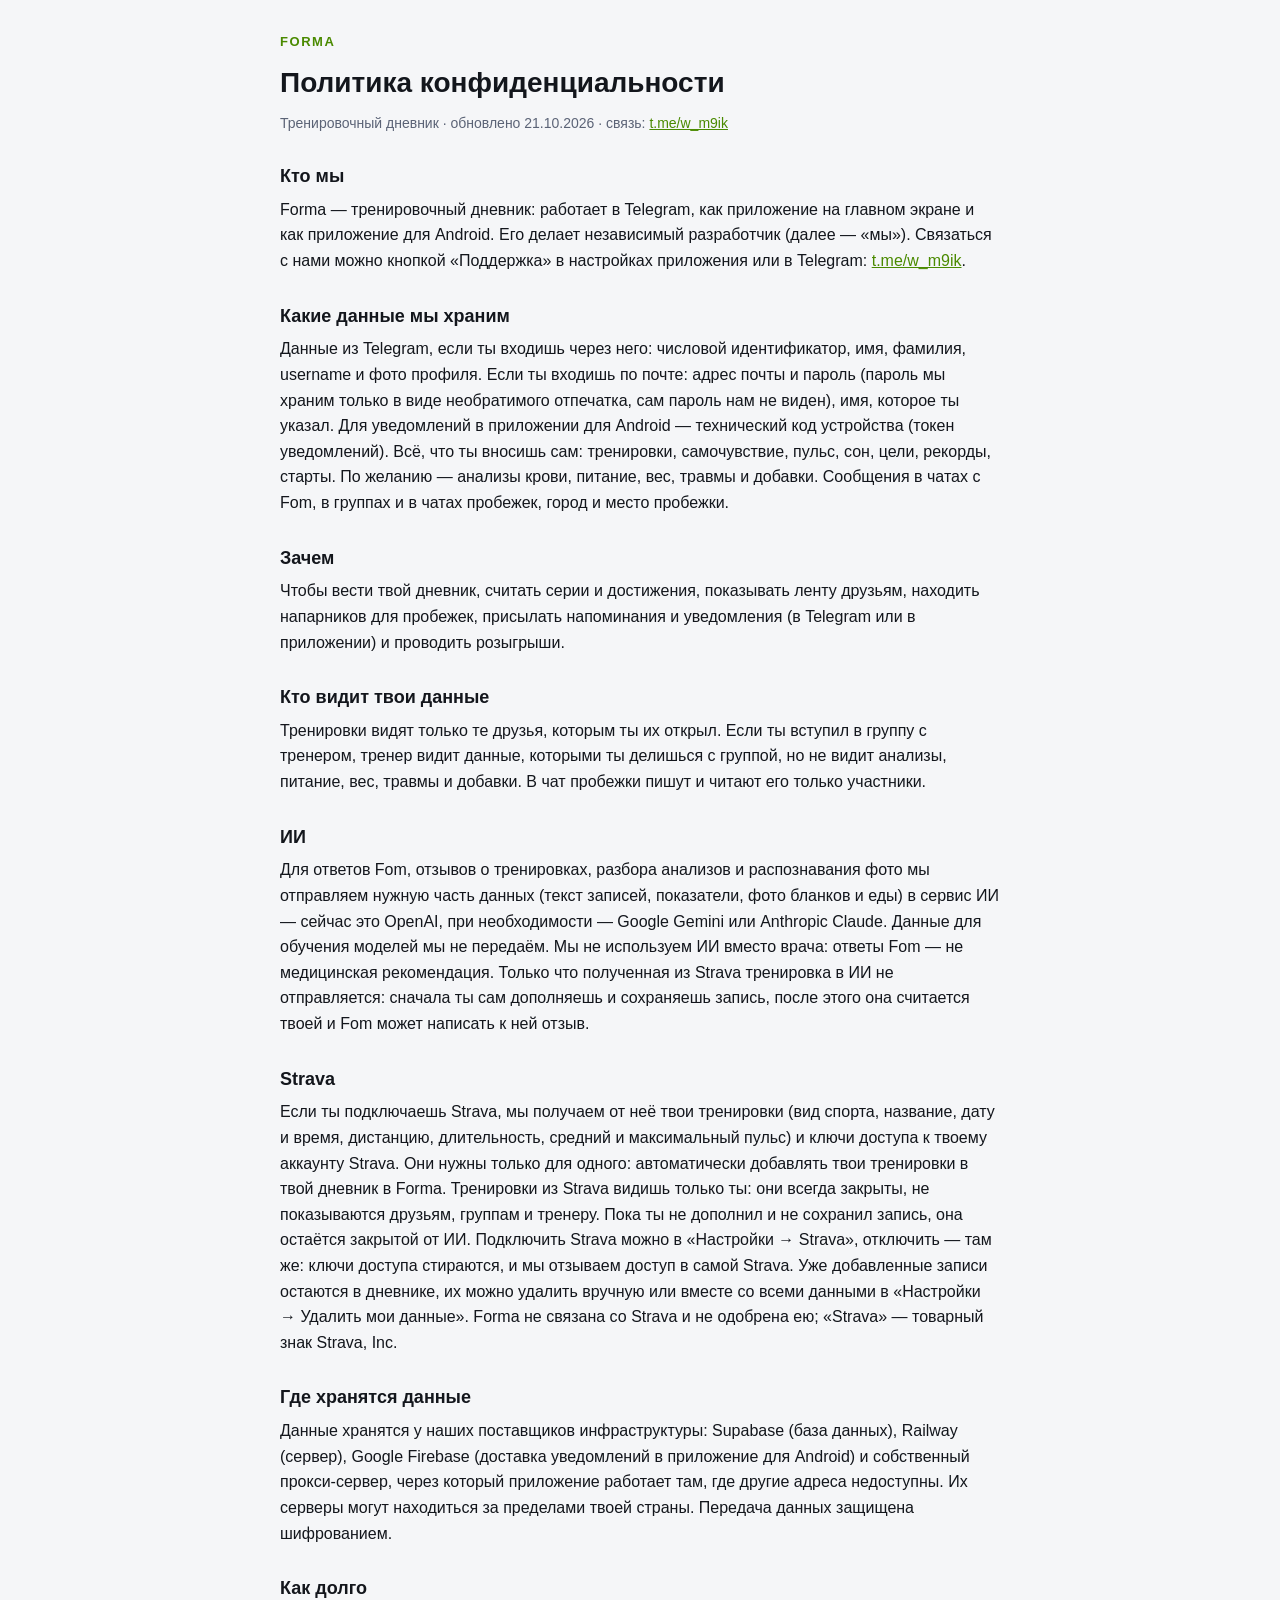
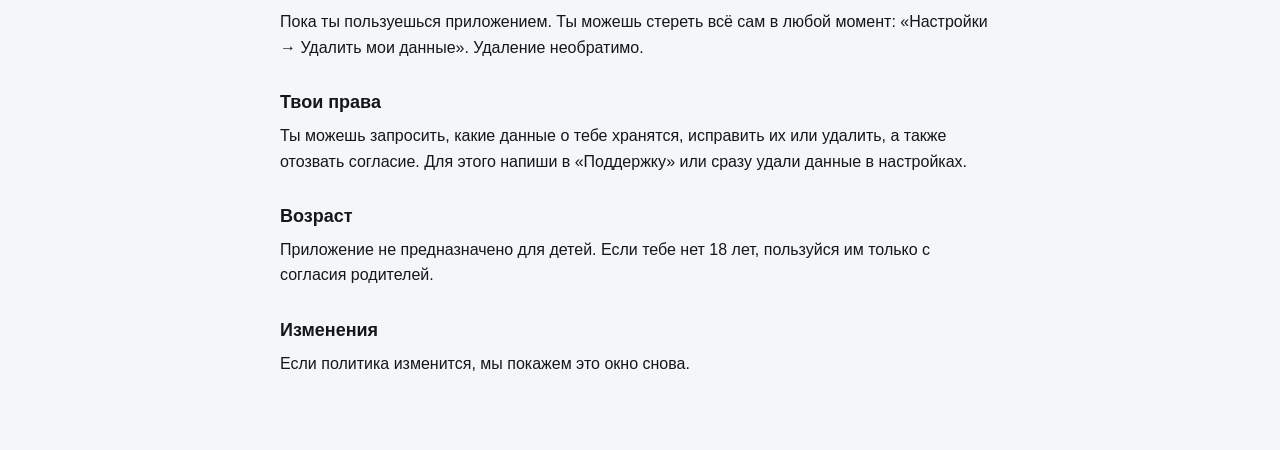
==== commit 6e2d1d47: "Update privacy.html" ====
--- a/privacy.html
+++ b/privacy.html
@@ -1,1486 +1,42 @@
 <!DOCTYPE html>
 <html lang="ru">
 <head>
-<meta charset="UTF-8" />
-<meta name="viewport" content="width=device-width, initial-scale=1, maximum-scale=1, user-scalable=no, viewport-fit=cover" />
-<title>Forma</title>
-<meta name="theme-color" content="#0a0c11" />
-<!-- Установка на главный экран телефона (Safari / Chrome) -->
-<link rel="manifest" href="manifest.webmanifest" />
-<link rel="apple-touch-icon" href="icons/apple-touch-icon.png" />
-<link rel="icon" type="image/png" href="icons/icon-192.png" />
-<meta name="apple-mobile-web-app-capable" content="yes" />
-<meta name="mobile-web-app-capable" content="yes" />
-<meta name="apple-mobile-web-app-status-bar-style" content="black" />
-<meta name="apple-mobile-web-app-title" content="Forma" />
-<!-- Заставка: стили прямо здесь, чтобы она появилась мгновенно, ещё до загрузки остального -->
-<script>
-  // Страховка от «вечной заставки»: если через 25 секунд приложение так и не запустилось
-  // (нет связи, очень старый телефон, ошибка) — показываем понятный текст и кнопку «Обновить»
-  window.__bootErr = '';
-  window.addEventListener('error', function (e) { if (!window.__bootErr) window.__bootErr = (e.message || 'ошибка') + (e.lineno ? ' @' + e.lineno : ''); });
-  setTimeout(function () {
-    var sp = document.getElementById('splash');
-    if (!sp || sp.classList.contains('hide')) return;
-    var box = document.createElement('div');
-    box.style.cssText = 'position:absolute;left:24px;right:24px;bottom:12%;text-align:center;font:500 15px/1.45 -apple-system,Segoe UI,Roboto,sans-serif;color:#9aa1ae';
-    box.innerHTML = 'Не получается загрузить Forma.<br>Проверь интернет' + (/github\.io$/.test(location.hostname) ? ' — в России без VPN может не открываться' : '') + '.' +
-      '<br><button type="button" style="margin-top:14px;padding:12px 22px;border:none;border-radius:14px;background:#b4f53c;color:#0b0d10;font-weight:800;font-size:15px" onclick="location.reload()">Обновить</button>' +
-      (window.__bootErr ? '<div style="margin-top:10px;font-size:11px;opacity:.7">' + String(window.__bootErr).replace(/</g, '&lt;').slice(0, 160) + '</div>' : '');
-    sp.appendChild(box);
-  }, 25000);
-</script>
-<script>
-  // тема ещё до отрисовки: тёмная / светлая / как в Telegram (по цвету фона из параметров Telegram)
-  (function () {
-    var pref = 'dark';
-    try { pref = localStorage.getItem('forma_theme') || 'dark'; } catch (e) {}
-    var light = pref === 'light';
-    if (pref === 'auto') {
-      try {
-        var m = /tgWebAppThemeParams=([^&]+)/.exec(location.hash);
-        var bg = m ? JSON.parse(decodeURIComponent(m[1])).bg_color : null;
-        if (bg) {
-          var n = parseInt(bg.slice(1), 16);
-          light = (0.299 * (n >> 16) + 0.587 * ((n >> 8) & 255) + 0.114 * (n & 255)) > 150;
-        }
-      } catch (e) {}
-    }
-    document.documentElement.setAttribute('data-theme', light ? 'light' : 'dark');
-  })();
-</script>
+<meta charset="UTF-8">
+<meta name="viewport" content="width=device-width, initial-scale=1">
+<title>Forma — политика конфиденциальности</title>
+<meta name="robots" content="index,follow">
 <style>
-  html, body { background: #0a0c11; }
-  html[data-theme="light"], html[data-theme="light"] body, html[data-theme="light"] #splash { background: #f3f4ef; }
-  html[data-theme="light"] #splash path { stroke: #151820; }
-  #splash {
-    position: fixed; inset: 0; z-index: 9999;
-    display: flex; align-items: center; justify-content: center;
-    background: #0a0c11;
-    transition: opacity 0.35s ease, transform 0.35s ease;
-  }
-  #splash.hide { opacity: 0; transform: scale(1.04); pointer-events: none; }
-  #splash svg { width: min(64vw, 300px); height: auto; overflow: visible; }
-  #splash path {
-    fill: none; stroke: #f3f5f8; stroke-width: 5; stroke-linecap: round; stroke-linejoin: round;
-    stroke-dasharray: var(--len); stroke-dashoffset: var(--len);
-    animation: splash-draw var(--dur) cubic-bezier(0.45, 0, 0.35, 1) var(--delay) forwards;
-  }
-  /* мягкий ореол за точкой — как свечение у точки в шапке */
-  #splash circle.halo {
-    fill: #b4f53c;
-    opacity: 0;
-    filter: blur(6px);
-    transform-box: fill-box; transform-origin: center;
-    animation: splash-halo-in 0.5s ease-out 1.1s forwards, splash-halo 1.6s ease-in-out 1.6s infinite;
-  }
-  @keyframes splash-halo-in { from { opacity: 0; transform: scale(0.4); } to { opacity: 0.3; transform: scale(0.85); } }
-  @keyframes splash-halo { 0%, 100% { opacity: 0.3; transform: scale(0.85); } 50% { opacity: 0.4; transform: scale(0.95); } }
-  #splash circle.dot {
-    fill: #b4f53c;
-    transform-box: fill-box; transform-origin: center;
-    transform: scale(0);
-    /* свечение как у точки в шапке приложения */
-    filter: drop-shadow(0 0 3px rgba(180, 245, 60, 0.8)) drop-shadow(0 0 8px rgba(180, 245, 60, 0.4));
-    animation: splash-dot 0.38s cubic-bezier(0.3, 1.7, 0.5, 1) 1.05s forwards, splash-glow 1.6s ease-in-out 1.45s infinite;
-  }
-  @keyframes splash-draw { to { stroke-dashoffset: 0; } }
-  @keyframes splash-dot { to { transform: scale(1); } }
-  @keyframes splash-glow {
-    0%, 100% { filter: drop-shadow(0 0 3px rgba(180, 245, 60, 0.8)) drop-shadow(0 0 8px rgba(180, 245, 60, 0.4)); }
-    50% { filter: drop-shadow(0 0 4px rgba(180, 245, 60, 0.9)) drop-shadow(0 0 10px rgba(180, 245, 60, 0.5)); }
-  }
+  :root { --bg:#0A0C11; --text:#F3F5F8; --muted:#8B93A7; --lime:#B4F53C; }
+  @media (prefers-color-scheme: light) { :root { --bg:#F5F6F8; --text:#13161C; --muted:#5B6376; --lime:#4A8A00; } }
+  html,body { margin:0; background:var(--bg); color:var(--text); font-family:-apple-system,BlinkMacSystemFont,"Segoe UI",Roboto,sans-serif; line-height:1.6; }
+  main { max-width:720px; margin:0 auto; padding:32px 20px 64px; }
+  .eyebrow { color:var(--lime); font-weight:700; letter-spacing:.12em; text-transform:uppercase; font-size:13px; }
+  h1 { font-size:28px; margin:8px 0 6px; }
+  h3 { font-size:18px; margin:28px 0 6px; }
+  p { margin:0 0 10px; color:var(--text); }
+  .muted { color:var(--muted); font-size:14px; }
+  a { color:var(--lime); }
 </style>
-<!-- Шрифты и скрипт Telegram: на своём домене берём их через наш сервер (в России внешние адреса часто недоступны),
-     на GitHub Pages — как раньше, из интернета -->
-<script>
-  (function () {
-    var self = !/github\.io$/.test(location.hostname) && location.protocol !== 'file:';
-    var fonts = self ? '/api/asset/fonts.css' : 'https://fonts.googleapis.com/css2?family=Manrope:wght@400;500;600;700&family=Unbounded:wght@500;600;700&display=swap';
-    document.write('<link rel="stylesheet" href="' + fonts + '" />');
-    document.write('<script src="' + (self ? '/api/asset/tg.js' : 'https://telegram.org/js/telegram-web-app.js') + '"><\/script>');
-  })();
-</script>
-<script>
-  // запасной вариант: если через наш сервер скрипт не пришёл — берём скрипт Telegram из интернета
-  if (!window.Telegram) document.write('<script src="https://telegram.org/js/telegram-web-app.js"><\/script>');
-</script>
-<link rel="stylesheet" href="style.css?v=74" />
 </head>
 <body>
-  <!-- Общие градиенты для наших иконок (сами иконки вставляет app.js) -->
-  <svg width="0" height="0" style="position:absolute" aria-hidden="true" focusable="false">
-    <defs>
-      <linearGradient id="gLime" x1="0" y1="0" x2="1" y2="1"><stop offset="0" stop-color="#dcff72"/><stop offset="1" stop-color="#5fd43a"/></linearGradient>
-      <linearGradient id="gFire" x1="0" y1="0" x2="0" y2="1"><stop offset="0" stop-color="#ff5a3c"/><stop offset=".5" stop-color="#ff9a2e"/><stop offset="1" stop-color="#ffd84d"/></linearGradient>
-      <linearGradient id="gPurple" x1="0" y1="0" x2="1" y2="1"><stop offset="0" stop-color="#c3a2ff"/><stop offset="1" stop-color="#6b5bff"/></linearGradient>
-      <linearGradient id="gSpark" x1="0" y1="0" x2="1" y2="1"><stop offset="0" stop-color="#d6ff6a"/><stop offset="1" stop-color="#9b6bff"/></linearGradient>
-      <linearGradient id="gHeart" x1="0" y1="0" x2="1" y2="1"><stop offset="0" stop-color="#ff8a9a"/><stop offset="1" stop-color="#ff3d5a"/></linearGradient>
-      <linearGradient id="gGold" x1="0" y1="0" x2="0" y2="1"><stop offset="0" stop-color="#ffe98a"/><stop offset="1" stop-color="#ffae1f"/></linearGradient>
-    </defs>
-  </svg>
-
-
-  <!-- ЗАСТАВКА: «Forma» пишется от руки, в конце загорается зелёная точка -->
-  <!-- Вход вне Telegram: показывается, только если приложение открыто не в Telegram и входа ещё не было -->
-  <section id="loginScreen" class="login-screen hidden">
-    <div class="login-card">
-      <img class="login-logo" src="icons/icon-192.png" alt="Forma" width="96" height="96" />
-      <h1 class="login-title">Forma</h1>
-      <p class="login-sub">Дневник тренировок с помощником Fom</p>
-      <div id="loginInstall" class="login-install hidden">
-        <b>Сначала установи Forma на главный экран</b>
-        <ol>
-          <li>Нажми «Поделиться» <span class="login-share" aria-hidden="true">⬆︎</span> внизу Safari.</li>
-          <li>Выбери «На экран «Домой»» и нажми «Добавить».</li>
-          <li>Открой иконку Forma на главном экране — и войди уже в ней.</li>
-        </ol>
-        <div class="muted">Так вход сохранится, и приложение будет открываться на весь экран.</div>
-      </div>
-      <button type="button" id="loginTgBtn" class="primary-btn login-btn" disabled>Войти через Telegram</button>
-      <button type="button" id="loginRetryBtn" class="ghost-btn wide hidden">Повторить</button>
-      <div id="loginStatus" class="login-status" role="status"></div>
-      <div class="muted login-note">Откроется бот Forma в Telegram: нажми «Старт» и подтверди вход. Аккаунт и дневник те же, что в Telegram.</div>
-    </div>
-  </section>
-  <div id="splash" aria-hidden="true">
-    <svg viewBox="0 0 240 110">
-      <path d="M22 38 C20 26, 40 20, 60 24 S 95 22, 104 18" />
-      <path d="M62 24 C60 45, 54 70, 44 88 C40 95, 30 96, 28 88" />
-      <path d="M46 58 C56 55, 66 55, 76 56" />
-      <path d="M92 64 C84 64, 80 76, 86 80 C92 84, 100 76, 98 68 C97 64, 94 63, 92 64 C100 66, 104 66, 108 64 C110 60, 113 60, 114 64 C116 70, 115 78, 116 82 C118 72, 124 64, 132 66 C133 72, 132 78, 133 82 C135 70, 145 62, 148 70 C149 74, 149 78, 150 82 C152 70, 162 62, 165 70 C166 75, 166 79, 168 82 C172 84, 176 80, 180 74 C182 66, 192 62, 196 68 C188 62, 178 70, 180 78 C182 84, 192 82, 196 70 C195 76, 196 82, 202 82 C206 82, 208 78, 210 76" />
-      <circle class="halo" cx="222" cy="80" r="11" />
-      <circle class="dot" cx="222" cy="80" r="5" />
-    </svg>
-  </div>
-  <script>
-    // Буквы «пишутся» по очереди: F (три штриха), затем «orma» одним росчерком — всего около секунды
-    (function () {
-      var timing = [[0, 0.2], [0.18, 0.22], [0.38, 0.1], [0.46, 0.55]];
-      document.querySelectorAll('#splash path').forEach(function (p, i) {
-        p.style.setProperty('--len', p.getTotalLength() + 1);
-        p.style.setProperty('--delay', timing[i][0] + 's');
-        p.style.setProperty('--dur', timing[i][1] + 's');
-      });
-      window.__splashStart = Date.now();
-    })();
-  </script>
-
-  <!-- ШАПКА: логотип Forma, серия и аватар -->
-  <header class="topbar">
-    <div class="logo">Forma<span class="logo-dot"></span></div>
-    <div class="topbar-right">
-      <div class="streak-pill" title="Серия дней подряд"><i data-ico="flame"></i><span id="streakCurrent">0</span></div>
-      <button id="profileBtn" class="avatar-btn" type="button" title="Мой профиль">
-        <img id="avatarImg" src="" alt="" class="hidden" />
-        <span id="avatarFallback">👤</span>
-      </button>
-    </div>
-  </header>
-
-  <!-- ===================== ГЛАВНАЯ: НОВАЯ ЗАПИСЬ ===================== -->
-  <main id="mainScreen" class="screen">
-    <div class="stats-row stats-compact">
-      <div class="stat">
-        <div class="stat-icon" data-ico="flame"></div>
-        <div class="stat-num accent" id="statStreak">0</div>
-        <div class="stat-label">дней подряд</div>
-      </div>
-      <div class="stat">
-        <div class="stat-icon" data-ico="week"></div>
-        <div class="stat-num" id="statWeek">0</div>
-        <div class="stat-label">тренировок за неделю</div>
-      </div>
-      <div class="stat">
-        <div class="stat-icon" data-ico="calendar"></div>
-        <div class="stat-num" id="statMonth">0</div>
-        <div class="stat-label">тренировок за месяц</div>
-      </div>
-    </div>
-
-
-
-
-
-    <section class="card card-hero">
-      <div class="eyebrow">Дневник</div>
-      <h2 class="title" id="entryTitle">Запись за сегодня</h2>
-      <!-- Выбор даты: быстрые кнопки + календарь -->
-      <div class="date-picker-row">
-        <button type="button" class="chip" data-shift="0">Сегодня</button>
-        <button type="button" class="chip" data-shift="1">Вчера</button>
-        <label class="date-input-wrap">
-          <i data-ico="calendar"></i><input type="date" id="entryDate" />
-        </label>
-      </div>
-    </section>
-
-    <!-- Карточка «запись уже есть / сохранена» — показывается вместо формы -->
-    <section id="entryDone" class="card done-card hidden">
-      <div class="done-title" id="doneTitle">Запись сохранена</div>
-      <!-- сюда рисуются все записи дня: основная и вторая тренировка -->
-      <div id="doneList"></div>
-      <button type="button" id="doneAddBtn" class="add-second-btn hidden">➕ Добавить вторую тренировку</button>
-      <div class="muted done-hint">Новые записи — только за сегодня и вчера. Прошлые можно открыть и поправить в календаре профиля.</div>
-    </section>
-
-    <!-- Форма новой записи (поля рисуются из app.js) -->
-    <div id="entryForm">
-      <div id="mainFormFields"></div>
-      <button id="saveBtn" class="primary-btn" type="button">Сохранить запись <span class="plus-ico">+</span></button>
-      <div id="statusMsg" class="status-msg"></div>
-      <button type="button" id="entryBackBtn" class="ghost-btn wide hidden">← Назад к записи дня</button>
-    </div>
-
-    <!-- Утренняя отметка: сон, пульс покоя, самочувствие -->
-    <section class="card morning-card hidden" id="morningCard">
-      <div class="gift-head">
-        <div class="card-label">☀️ Доброе утро! Как ты?</div>
-        <button type="button" class="morning-close" id="morningClose" aria-label="Скрыть на сегодня">✕</button>
-      </div>
-      <div class="morning-form" id="morningForm">
-        <div class="morning-q">Сон</div>
-        <div class="morning-chips" id="mSleep">
-          <button type="button" class="chip" data-v="5">≤5 ч</button><button type="button" class="chip" data-v="6">6 ч</button>
-          <button type="button" class="chip" data-v="7">7 ч</button><button type="button" class="chip" data-v="8">8 ч</button>
-          <button type="button" class="chip" data-v="9">9+ ч</button>
-        </div>
-        <div class="morning-q">Самочувствие</div>
-        <div class="morning-chips mood" id="mMood">
-          <button type="button" class="chip" data-v="1">😫</button><button type="button" class="chip" data-v="2">😕</button>
-          <button type="button" class="chip" data-v="3">😐</button><button type="button" class="chip" data-v="4">🙂</button>
-          <button type="button" class="chip" data-v="5">🤩</button>
-        </div>
-        <div class="morning-row">
-          <label class="hr-field"><span>Пульс в покое <i class="optional">необяз.</i></span><input type="number" inputmode="numeric" id="mHr" placeholder="—" /></label>
-          <button type="button" class="primary-btn morning-save" id="morningSave">Готово</button>
-        </div>
-      </div>
-      <div class="morning-done hidden" id="morningDone"></div>
-    </section>
-
-    <!-- Отсчёт до ближайшего старта -->
-    <button type="button" class="card countdown-card hidden" id="countdownCard"></button>
-
-    <!-- Челлендж недели -->
-    <section class="card challenge-card hidden" id="challengeCard">
-      <div class="gift-head">
-        <div class="card-label"><i data-ico="target"></i>Челлендж недели</div>
-        <span class="muted challenge-left" id="challengeLeft"></span>
-      </div>
-      <div id="challengeRows"></div>
-    </section>
-  </main>
-
-  <!-- ===================== ПРОФИЛЬ + КАЛЕНДАРЬ ===================== -->
-  <section id="profileScreen" class="screen hidden">
-    <div class="profile-hero" id="profileHero">
-      <div class="profile-hero-shade"></div>
-      <!-- смена фото — маленькая круглая кнопка в углу -->
-      <button type="button" class="photo-btn settings-btn" id="settingsBtn" aria-label="Настройки" title="Настройки"><svg viewBox="0 0 24 24" width="20" height="20" aria-hidden="true"><path d="M12 8.8a3.2 3.2 0 1 0 0 6.4 3.2 3.2 0 0 0 0-6.4Z" fill="none" stroke="currentColor" stroke-width="1.8"/><path d="M19.4 13.5a7.6 7.6 0 0 0 0-3l2-1.5-2-3.4-2.3.9a7.4 7.4 0 0 0-2.6-1.5L14.1 2.5h-4.2l-.4 2.5a7.4 7.4 0 0 0-2.6 1.5l-2.3-.9-2 3.4 2 1.5a7.6 7.6 0 0 0 0 3l-2 1.5 2 3.4 2.3-.9c.8.7 1.6 1.2 2.6 1.5l.4 2.5h4.2l.4-2.5c1-.3 1.8-.8 2.6-1.5l2.3.9 2-3.4-2-1.5Z" fill="none" stroke="currentColor" stroke-width="1.8" stroke-linejoin="round"/></svg></button>
-      <button type="button" class="photo-btn" id="photoBtn" aria-label="Сменить фото" title="Сменить фото">
-        <svg viewBox="0 0 24 24" width="20" height="20" aria-hidden="true"><path d="M4 8.5A2.5 2.5 0 0 1 6.5 6h1.6l1.2-1.7c.3-.4.7-.6 1.2-.6h3c.5 0 .9.2 1.2.6L15.9 6h1.6A2.5 2.5 0 0 1 20 8.5v8a2.5 2.5 0 0 1-2.5 2.5h-11A2.5 2.5 0 0 1 4 16.5v-8Z" fill="none" stroke="currentColor" stroke-width="1.8" stroke-linejoin="round"/><circle cx="12" cy="12.4" r="3.4" fill="none" stroke="currentColor" stroke-width="1.8"/></svg>
-      </button>
-      <div class="profile-hero-bottom">
-        <!-- дисциплина — строкой над именем, нажми, чтобы изменить -->
-        <button type="button" class="hero-sport empty" id="profileSport">＋ Укажи дисциплину</button>
-        <div class="profile-name" id="profileName">Спортсмен</div>
-        <div class="profile-tags">
-          <span class="tag" id="profileUsername"></span>
-          <span class="tag tag-pioneer hidden" id="profilePioneer"></span>
-          <span class="tag tag-soft hidden" id="profileRecord"></span>
-          <button type="button" class="tag tag-soft tag-btn hidden" id="profileFriends"></button>
-        </div>
-      </div>
-    </div>
-    <input type="file" id="photoInput" accept="image/*" class="hidden" />
-
-    <div class="stats-row">
-      <div class="stat">
-        <div class="stat-icon" data-ico="flame"></div>
-        <div class="stat-num accent" id="profileStreak">0</div>
-        <div class="stat-label">дней подряд</div>
-      </div>
-      <div class="stat">
-        <div class="stat-icon" data-ico="calendar"></div>
-        <div class="stat-num" id="profileMonth">0</div>
-        <div class="stat-label">тренировок за 30 дней</div>
-      </div>
-      <div class="stat">
-        <div class="stat-icon" data-ico="runner"></div>
-        <div class="stat-num" id="profileTotal">0</div>
-        <div class="stat-label">всего тренировок</div>
-      </div>
-    </div>
-
-
-
-    <section class="card">
-      <div class="eyebrow">Календарь</div>
-      <div class="cal-header">
-        <button type="button" id="calPrev" class="round-btn" aria-label="Предыдущий месяц">
-          <svg viewBox="0 0 24 24" width="18" height="18"><path d="M15 5l-7 7 7 7" fill="none" stroke="currentColor" stroke-width="2.4" stroke-linecap="round" stroke-linejoin="round"/></svg>
-        </button>
-        <span id="calTitle" class="cal-title"></span>
-        <button type="button" id="calNext" class="round-btn" aria-label="Следующий месяц">
-          <svg viewBox="0 0 24 24" width="18" height="18"><path d="M9 5l7 7-7 7" fill="none" stroke="currentColor" stroke-width="2.4" stroke-linecap="round" stroke-linejoin="round"/></svg>
-        </button>
-      </div>
-      <div class="cal-weekdays">
-        <span>Пн</span><span>Вт</span><span>Ср</span><span>Чт</span><span>Пт</span><span>Сб</span><span>Вс</span>
-      </div>
-      <div id="calGrid" class="cal-grid"></div>
-      <div class="cal-legend">
-        <span><i class="dot dot-training"></i> тренировка</span>
-        <span><i class="dot dot-rest"></i> отдых</span>
-      </div>
-      <div id="calSummary" class="muted cal-summary"></div>
-      <div class="muted cal-help">Нажми на отмеченный день — откроешь запись. Новые записи — только за сегодня и вчера.</div>
-    </section>
-
-    <!-- Цели на месяц: Fom видит их и следит за прогрессом -->
-    <section class="card goals-card" id="goalsCard">
-      <div class="gift-head">
-        <div class="card-label"><i data-ico="target"></i>Цели на <span id="goalsMonth">месяц</span></div>
-        <button type="button" class="gift-rules-btn" id="goalAddBtn">＋ Цель</button>
-      </div>
-      <div id="goalsList"></div>
-    </section>
-
-    <!-- Личные рекорды: лучший результат в каждой дисциплине по стартам -->
-    <section class="card records-card" id="recordsCard">
-      <div class="gift-head">
-        <div class="card-label"><i data-ico="trophy"></i>Личные рекорды</div>
-        <button type="button" class="gift-rules-btn" id="recordAddBtn">＋ Добавить</button>
-      </div>
-      <div id="recordsList"></div>
-    </section>
-
-
-    <!-- Календарь стартов -->
-    <section class="card starts-card" id="startsCard">
-      <div class="gift-head">
-        <div class="card-label"><i data-ico="calendar"></i>Календарь стартов</div>
-        <button type="button" class="gift-rules-btn" id="startAddBtn">＋ Добавить</button>
-      </div>
-      <div id="startsList"></div>
-    </section>
-
-    <!-- Разделы: здоровье и розыгрыши — чтобы не загромождать профиль -->
-    <div class="menu-group">
-    <button type="button" class="card health-entry" id="healthEntry">
-      <span class="health-entry-ico">❤️</span>
-      <span class="health-entry-main">
-        <span class="health-entry-title">Здоровье</span>
-        <span class="health-entry-sub" id="healthEntrySub">Питание по фото · анализы крови · БАДы</span>
-      </span>
-      <span class="history-arrow">›</span>
-    </button>
-    <button type="button" class="card health-entry" id="giftsEntry">
-      <span class="health-entry-ico gifts-ico">🎁</span>
-      <span class="health-entry-main">
-        <span class="health-entry-title">Розыгрыши</span>
-        <span class="health-entry-sub" id="giftsEntrySub">Подарки за честную серию дней</span>
-      </span>
-      <span class="history-arrow">›</span>
-    </button>
-    </div>
-
-    <!-- Достижения -->
-    <section class="card achievements-card" id="achievementsCard">
-      <div class="gift-head">
-        <div class="card-label"><i data-ico="sparkle"></i>Достижения <span class="muted ach-count" id="achievementsCount"></span></div>
-        <button type="button" class="gift-rules-btn" id="achToggle">Все</button>
-      </div>
-      <div class="ach-grid" id="achievementsGrid"></div>
-    </section>
-
-    <!-- Личная анкета: видна только тебе и Fom -->
-    <section class="card athlete-card" id="athleteCard">
-      <div class="gift-head">
-        <div class="card-label"><i data-ico="lock"></i>Анкета для Fom</div>
-        <button type="button" class="gift-rules-btn" id="athleteEditBtn">Заполнить</button>
-      </div>
-      <div class="athlete-summary" id="athleteSummary">Рост, вес, возраст, стаж и цели — чтобы Fom понимал, с кем имеет дело.</div>
-      <div class="muted athlete-note">Видно только тебе и Fom. Друзья это не видят.</div>
-    </section>
-
-
-
-
-  </section>
-
-  <!-- Меню «Фото» (выезжает снизу) -->
-  <div id="photoSheet" class="sheet-backdrop hidden">
-    <div class="sheet">
-      <div class="sheet-title">Фото профиля</div>
-      <button type="button" class="sheet-btn" id="photoPickBtn">Выбрать новое фото</button>
-      <button type="button" class="sheet-btn" id="photoResetBtn">Вернуть фото из Telegram</button>
-      <button type="button" class="sheet-btn muted-btn" id="photoCancelBtn">Отмена</button>
-    </div>
-  </div>
-
-  <!-- Анкета спортсмена -->
-  <div id="athleteSheet" class="sheet-backdrop hidden">
-    <div class="sheet athlete-sheet">
-      <div class="sheet-title"><i data-ico="lock"></i> Анкета для Fom</div>
-      <div class="muted athlete-note center">Всё необязательно. Видно только тебе и Fom.</div>
-
-      <div class="card-label af-label">Пол</div>
-      <div class="segmented af-sex" id="afSex">
-        <button type="button" class="seg-btn" data-sex="m">Мужской</button>
-        <button type="button" class="seg-btn" data-sex="f">Женский</button>
-      </div>
-
-      <div class="af-grid">
-        <label class="hr-field"><span>Год рождения</span><input type="number" inputmode="numeric" id="afBirth" placeholder="2004" /></label>
-        <label class="hr-field"><span>Рост, см</span><input type="number" inputmode="numeric" id="afHeight" placeholder="180" /></label>
-        <label class="hr-field"><span>Вес, кг</span><input type="text" inputmode="decimal" id="afWeight" placeholder="72" /></label>
-        <label class="hr-field"><span>Пульс в покое</span><input type="number" inputmode="numeric" id="afRestHr" placeholder="55" /></label>
-        <label class="hr-field"><span>Стаж, лет</span><input type="number" inputmode="numeric" id="afExp" placeholder="5" /></label>
-      </div>
-
-      <div class="card-label af-label">Уровень</div>
-      <div class="discipline-chips" id="afLevel">
-        <button type="button" class="chip" data-level="beginner">Новичок</button>
-        <button type="button" class="chip" data-level="amateur">Любитель</button>
-        <button type="button" class="chip" data-level="ranked">Разрядник</button>
-        <button type="button" class="chip" data-level="kms">КМС</button>
-        <button type="button" class="chip" data-level="ms">МС и выше</button>
-      </div>
-
-      <div class="card-label af-label">Личные рекорды</div>
-      <textarea id="afRecords" rows="2" maxlength="300" placeholder="Например: 800 м — 1:58, 1500 м — 4:05"></textarea>
-      <div class="card-label af-label">Цель на сезон</div>
-      <textarea id="afGoal" rows="2" maxlength="300" placeholder="Например: выбежать 800 м из 1:55"></textarea>
-      <div class="card-label af-label">Травмы и ограничения</div>
-      <textarea id="afInjuries" rows="2" maxlength="300" placeholder="Например: побаливает ахилл на левой ноге"></textarea>
-
-      <div class="btn-row">
-        <button type="button" class="ghost-btn" id="afCancelBtn">Отмена</button>
-        <button type="button" class="ghost-btn crop-save" id="afSaveBtn">Сохранить</button>
-      </div>
-    </div>
-  </div>
-
-  <!-- Добавить старт в календарь -->
-  <div id="startSheet" class="sheet-backdrop hidden">
-    <div class="sheet start-sheet">
-      <div class="sheet-title">🏁 Новый старт</div>
-      <input type="text" id="stName" maxlength="80" placeholder="Название: например, Первенство города" />
-      <label class="hr-field st-date"><span>Дата</span><input type="date" id="stDate" /></label>
-      <div class="card-label comp-sub">Дисциплина <span class="optional">необязательно</span></div>
-      <div class="comp-chips" id="stChips"></div>
-      <input type="text" id="stDisc" maxlength="40" placeholder="Или напиши свою" />
-      <input type="text" id="stGoal" maxlength="40" placeholder="Цель (необязательно): например, 1:55" class="st-goal" />
-      <div class="btn-row">
-        <button type="button" class="ghost-btn" id="stCancel">Отмена</button>
-        <button type="button" class="ghost-btn crop-save" id="stSave">Сохранить</button>
-      </div>
-    </div>
-  </div>
-
-  <!-- Новая цель на месяц -->
-  <div id="goalSheet" class="sheet-backdrop hidden">
-    <div class="sheet run-sheet">
-      <div class="sheet-title">🎯 Цель на месяц</div>
-      <div class="goal-kinds" id="goalKinds">
-        <button type="button" class="rn-day" data-kind="volume"><b>Объём</b><span>км за месяц</span></button>
-        <button type="button" class="rn-day" data-kind="count"><b>Тренировки</b><span>сколько раз</span></button>
-        <button type="button" class="rn-day" data-kind="pb"><b>Рекорд</b><span>результат</span></button>
-        <button type="button" class="rn-day" data-kind="weight"><b>Вес</b><span>похудеть / масса</span></button>
-        <button type="button" class="rn-day" data-kind="custom"><b>Своя</b><span>любая цель</span></button>
-      </div>
-      <div class="rn-block goal-f" data-for="volume count">
-        <div class="rn-label" id="gNumLabel">Сколько</div>
-        <input type="number" id="gNum" inputmode="decimal" placeholder="Например, 250" />
-      </div>
-      <div class="rn-block goal-f" data-for="pb">
-        <div class="rn-label">Дисциплина</div>
-        <div class="comp-chips" id="gDiscChips"></div>
-        <input type="text" id="gDisc" maxlength="40" placeholder="Или напиши свою" />
-        <div class="rn-label" style="margin-top:10px">Цель — результат</div>
-        <input type="text" id="gTarget" maxlength="20" placeholder="Например, 1:52,0 или 7,20 м" />
-      </div>
-      <div class="rn-block goal-f" data-for="weight">
-        <div class="rn-row">
-          <label class="hr-field"><span>Сейчас, кг</span><input type="number" id="gWeightNow" inputmode="decimal" placeholder="70" /></label>
-          <label class="hr-field"><span>Цель, кг</span><input type="number" id="gWeightTarget" inputmode="decimal" placeholder="73" /></label>
-        </div>
-        <div class="muted run-safety">Fom будет смотреть, как идут тренировки и вес. Питание — бережно, без жёстких диет; вопросы здоровья обсуди с врачом.</div>
-      </div>
-      <div class="rn-block goal-f" data-for="custom">
-        <div class="rn-label">Твоя цель</div>
-        <input type="text" id="gTitle" maxlength="80" placeholder="Например, каждый день растяжка 10 минут" />
-      </div>
-      <div class="btn-row">
-        <button type="button" class="ghost-btn" id="gCancel">Отмена</button>
-        <button type="button" class="ghost-btn crop-save" id="gSave">Поставить</button>
-      </div>
-    </div>
-  </div>
-
-  <!-- Обновить вес (для цели по весу) -->
-  <div id="weightSheet" class="sheet-backdrop hidden">
-    <div class="sheet start-sheet">
-      <div class="sheet-title">⚖️ Вес сегодня</div>
-      <input type="number" id="wKg" inputmode="decimal" placeholder="Например, 71,5" />
-      <div class="btn-row">
-        <button type="button" class="ghost-btn" id="wCancel">Отмена</button>
-        <button type="button" class="ghost-btn crop-save" id="wSave">Сохранить</button>
-      </div>
-    </div>
-  </div>
-
-  <!-- Личный рекорд вручную -->
-  <div id="recordSheet" class="sheet-backdrop hidden">
-    <div class="sheet start-sheet">
-      <div class="sheet-title">🏆 Личный рекорд</div>
-      <div class="muted center rec-hint">Внеси лучший результат — друзья и Fom увидят его сразу, без записи старта.</div>
-      <div class="card-label comp-sub">Дисциплина</div>
-      <div class="comp-chips" id="rcChips"></div>
-      <input type="text" id="rcDisc" maxlength="40" placeholder="Или напиши свою" />
-      <input type="text" id="rcResult" maxlength="20" placeholder="Результат: например, 4:05,1 или 6,45 м" class="st-goal" />
-      <label class="hr-field st-date"><span>Когда <span class="optional">необязательно</span></span><input type="date" id="rcDate" /></label>
-      <input type="text" id="rcNote" maxlength="60" placeholder="Где (необязательно): например, Кубок города" class="st-goal" />
-      <div class="btn-row">
-        <button type="button" class="ghost-btn" id="rcCancel">Отмена</button>
-        <button type="button" class="ghost-btn crop-save" id="rcSave">Сохранить</button>
-      </div>
-    </div>
-  </div>
-
-  <!-- Поделиться: карточка для сторис -->
-  <div id="shareSheet" class="sheet-backdrop hidden">
-    <div class="sheet share-sheet">
-      <div class="sheet-title">Поделиться тренировкой</div>
-      <div class="share-preview"><img id="sharePreview" alt="Карточка тренировки" /></div>
-      <div class="status-msg" id="shareStatus"></div>
-      <button type="button" class="primary-btn share-main" id="shareStoryBtn">В сторис Telegram</button>
-      <button type="button" class="sheet-btn" id="shareSaveBtn">Сохранить картинку</button>
-      <button type="button" class="sheet-btn" id="shareTextBtn">Отправить текстом</button>
-      <button type="button" class="sheet-btn muted-btn" id="shareCancelBtn">Отмена</button>
-    </div>
-  </div>
-
-  <!-- Как выгрузить файл с часов -->
-  <div id="watchSheet" class="sheet-backdrop hidden">
-    <div class="sheet watch-sheet">
-      <div class="sheet-title">⌚ Тренировка с часов Garmin</div>
-      <ol class="watch-steps">
-        <li>Открой <b>connect.garmin.com</b> в браузере — в приложении Garmin Connect кнопки экспорта нет. На айфоне в Safari: «аА» → «Запрос настольного веб-сайта».</li>
-        <li>«Активности» → нужная тренировка.</li>
-        <li>Шестерёнка ⚙ справа сверху → <b>«Экспорт оригинала»</b>. Скачается файл <b>.zip</b> — распаковывать не нужно.</li>
-        <li>Вернись сюда, нажми <b>«Загрузить с часов»</b> и выбери этот файл (на айфоне: «Файлы» → «Загрузки»).</li>
-      </ol>
-      <div class="muted watch-note">Fom сам разложит круги: разминка, отрезки с временем, отдых, заминка и пульс. Останется добавить самочувствие и RPE. Файлы .GPX и .TCX (Strava, Coros, Polar) тоже подходят.</div>
-      <button type="button" class="sheet-btn muted-btn" id="watchHelpClose">Понятно</button>
-    </div>
-  </div>
-
-  <!-- Повторить прошлую тренировку -->
-  <div id="repeatSheet" class="sheet-backdrop hidden">
-    <div class="sheet repeat-sheet">
-      <div class="sheet-title">Повторить тренировку</div>
-      <div class="muted center repeat-hint">Поля заполнятся как в выбранной тренировке — останется поправить цифры.</div>
-      <div id="repeatList"></div>
-      <button type="button" class="sheet-btn muted-btn" id="repeatCancelBtn">Отмена</button>
-    </div>
-  </div>
-
-  <!-- Город для поиска пробежек -->
-  <div id="citySheet" class="sheet-backdrop hidden">
-    <div class="sheet start-sheet">
-      <div class="sheet-title">📍 Твой город</div>
-      <input type="text" id="cityInput" maxlength="40" placeholder="Например, Москва" />
-      <div class="comp-chips city-chips" id="cityChips"></div>
-      <div class="btn-row">
-        <button type="button" class="ghost-btn" id="cityCancel">Отмена</button>
-        <button type="button" class="ghost-btn crop-save" id="citySave">Готово</button>
-      </div>
-    </div>
-  </div>
-
-  <!-- Позвать на пробежку -->
-  <div id="runSheet" class="sheet-backdrop hidden">
-    <div class="sheet run-sheet">
-      <div class="sheet-title">🏃 Позвать на пробежку</div>
-
-      <div class="rn-block">
-        <div class="rn-label">Когда</div>
-        <div class="rn-days" id="rnDayChips">
-          <button type="button" class="rn-day" data-day="0"><b>Сегодня</b><span></span></button>
-          <button type="button" class="rn-day" data-day="1"><b>Завтра</b><span></span></button>
-          <button type="button" class="rn-day" data-day="2"><b id="rnDay2">Послезавтра</b><span></span></button>
-          <label class="rn-day rn-day-other" id="rnOtherDay"><b>Другой</b><span id="rnOtherLabel">день</span><input type="date" id="rnDate" /></label>
-        </div>
-        <div class="rn-times" id="rnTimeChips">
-          <button type="button" class="rn-time" data-time="07:00">07:00</button>
-          <button type="button" class="rn-time" data-time="08:00">08:00</button>
-          <button type="button" class="rn-time" data-time="10:00">10:00</button>
-          <button type="button" class="rn-time" data-time="19:00">19:00</button>
-          <button type="button" class="rn-time rn-time-own" id="rnTimeOwn"><span id="rnTimeLabel">Другое</span></button><input type="hidden" id="rnTime" value="07:00" />
-        </div>
-      </div>
-
-      <div class="rn-block">
-        <div class="rn-label">Где встречаемся</div>
-        <input type="text" id="rnPlace" maxlength="80" placeholder="Например, вход в парк Горького" />
-      </div>
-
-      <div class="rn-block">
-        <div class="rn-label">Что бежим <span class="optional">необязательно</span></div>
-        <input type="text" id="rnDesc" maxlength="200" placeholder="Например, 10 км по 4:30, спокойно" />
-      </div>
-
-      <div class="rn-block">
-        <div class="rn-label">Сколько человек максимум</div>
-        <div class="rn-max" id="rnMaxChips">
-          <button type="button" class="rn-time" data-max="">Любое</button>
-          <button type="button" class="rn-time" data-max="2">2</button>
-          <button type="button" class="rn-time" data-max="4">4</button>
-          <button type="button" class="rn-time" data-max="6">6</button>
-          <button type="button" class="rn-time" data-max="10">10</button>
-        </div>
-      </div>
-
-      <div class="muted run-safety">Пробежку увидят бегуны города <b id="rnCity"></b>. Встречайтесь в людных местах.</div>
-      <div class="btn-row">
-        <button type="button" class="ghost-btn" id="rnCancel">Отмена</button>
-        <button type="button" class="ghost-btn crop-save" id="rnSave">Позвать</button>
-      </div>
-    </div>
-  </div>
-
-  <!-- Своё время для пробежки: часы и минуты (системный выбор времени на Mac не открывается) -->
-  <div id="timeSheet" class="sheet-backdrop hidden">
-    <div class="sheet run-sheet">
-      <div class="sheet-title">🕒 <span id="tpTitle">Время</span> <b class="tp-value" id="tpValue">07:00</b></div>
-      <div class="rn-label">Часы</div>
-      <div class="tp-grid tp-hours" id="tpHours"></div>
-      <div class="rn-label">Минуты</div>
-      <div class="tp-grid tp-mins" id="tpMins"></div>
-      <div class="btn-row">
-        <button type="button" class="ghost-btn" id="tpCancel">Отмена</button>
-        <button type="button" class="ghost-btn crop-save" id="tpSave">Готово</button>
-      </div>
-    </div>
-  </div>
-
-  <!-- Тренировка друга за выбранный день (из его календаря) -->
-  <div id="daySheet" class="sheet-backdrop hidden">
-    <div class="sheet day-sheet">
-      <div class="sheet-title" id="dayTitle"></div>
-      <div id="dayList"></div>
-      <button type="button" class="sheet-btn muted-btn" id="dayClose">Закрыть</button>
-    </div>
-  </div>
-
-  <!-- Кому показать тренировку -->
-  <div id="friendPickSheet" class="sheet-backdrop hidden">
-    <div class="sheet friend-pick-sheet">
-      <div class="sheet-title">Кому показать тренировку</div>
-      <div class="muted center friend-pick-hint">Запись увидят только отмеченные друзья.</div>
-      <div id="friendPickList"></div>
-      <button type="button" class="sheet-btn primary-sheet-btn" id="friendPickSave">Готово</button>
-      <button type="button" class="sheet-btn muted-btn" id="friendPickCancel">Отмена</button>
-    </div>
-  </div>
-
-  <!-- Правила розыгрышей и последние победители -->
-  <div id="giftSheet" class="sheet-backdrop hidden">
-    <div class="sheet gift-sheet">
-      <div class="sheet-title"><i data-ico="gift"></i> Розыгрыши Forma</div>
-      <div class="gift-rules">
-        <p><b><i data-ico="flame"></i> Каждую неделю</b> — прикольные подарки. Участвуют все, у кого честная серия <b>от 7 дней</b>. Итоги в воскресенье в 20:00 (МСК).</p>
-        <p><b><i data-ico="diamond"></i> Каждый месяц</b> — подарки покруче. Нужна честная серия <b>от 30 дней</b>. Итоги в последний день месяца в 20:00 (МСК).</p>
-        <p><b>Честная серия</b> — дни подряд, где запись сделана в тот же день или не позже следующего. Дни, заполненные задним числом, в розыгрыше не считаются.</p>
-        <p><b>Билеты:</b> чем длиннее серия, тем больше шансов. В неделе — 1 билет за каждые 7 дней (до 5), в месяце — 1 билет за каждые 30 дней (до 3).</p>
-        <p><b>Бонус за друзей:</b> когда приглашённый тобой друг сделает 3 записи, ты получаешь +1 билет в недельный розыгрыш (до 3 таких билетов). Бонус работает, только если у тебя уже есть серия от 7 дней.</p>
-        <p>Победители выбираются случайно, бот напишет им в Telegram, а подарок придёт прямо туда.</p>
-        <details class="gift-more">
-          <summary>Полные условия</summary>
-          <p>Участие бесплатное, ничего покупать и платить не нужно. Розыгрыш не является азартной игрой: исход зависит только от случайного выбора среди участников с честной серией.</p>
-          <p>Организатор — разработчик Forma. Организатор и его аккаунты в розыгрыше не участвуют.</p>
-          <p>Один человек — один аккаунт. Фальшивые записи, накрутка серии, лишние аккаунты и обход правил ведут к исключению из розыгрыша.</p>
-          <p>Призы — подарки (цифровые или простые вещи), на деньги не обмениваются. Если приз требует доставки, организатор попросит адрес только у победителя и использует его лишь для отправки.</p>
-          <p>Имя и @username победителей показываются в приложении в разделе «Розыгрыши». Если не хочешь, чтобы тебя показывали, напиши в «Поддержку» до розыгрыша.</p>
-          <p>Организатор вправе изменять условия, число призов и сроки: новые условия будут видны здесь до начала следующего розыгрыша.</p>
-        </details>
-      </div>
-      <div id="giftWinners"></div>
-      <button type="button" class="sheet-btn muted-btn" id="giftCloseBtn">Понятно</button>
-    </div>
-  </div>
-
-  <!-- Выбор дисциплины (Forma — для лёгкой атлетики) -->
-  <div id="sportSheet" class="sheet-backdrop hidden">
-    <div class="sheet sport-sheet">
-      <div class="sheet-title">🏃 Твоя дисциплина</div>
-      <div class="muted center sport-note">Лёгкая атлетика — выбери направление или напиши точнее.</div>
-      <div id="disciplineBlock">
-        <div class="discipline-chips" id="disciplineChips"></div>
-        <input type="text" id="disciplineInput" maxlength="40" placeholder="Или напиши свою: например, 800 м, 400 м с/б" autocomplete="off" />
-      </div>
-      <div class="btn-row">
-        <button type="button" class="ghost-btn" id="sportCancelBtn">Отмена</button>
-        <button type="button" class="ghost-btn crop-save" id="sportSaveBtn">Сохранить</button>
-      </div>
-      <button type="button" class="sheet-btn muted-btn hidden" id="sportClearBtn">Убрать дисциплину</button>
-    </div>
-  </div>
-
-  <!-- Обрезка фото: двигай пальцем, увеличивай ползунком или двумя пальцами -->
-  <div id="cropSheet" class="sheet-backdrop crop-backdrop hidden">
-    <div class="sheet crop-sheet">
-      <div class="sheet-title">Выбери, что будет на фото</div>
-      <div class="crop-view" id="cropView">
-        <img id="cropImg" alt="" draggable="false" />
-        <div class="crop-guide"></div>
-      </div>
-      <div class="crop-zoom-row">
-        <span>−</span>
-        <input type="range" id="cropZoom" class="crop-zoom" min="1" max="4" step="0.01" value="1" />
-        <span>+</span>
-      </div>
-      <div class="muted crop-hint">Двигай фото пальцем, увеличивай ползунком или двумя пальцами.</div>
-      <div class="btn-row">
-        <button type="button" class="ghost-btn" id="cropCancelBtn">Отмена</button>
-        <button type="button" class="ghost-btn crop-save" id="cropSaveBtn">Готово</button>
-      </div>
-    </div>
-  </div>
-
-  <!-- Компактная шапка профиля: появляется, когда листаешь профиль вниз -->
-  <div class="mini-head" id="miniHead" aria-hidden="true">
-    <div class="mini-main">
-      <div class="mini-name" id="miniName"></div>
-      <div class="mini-stats" id="miniStats"></div>
-    </div>
-    <span class="mini-ava" id="miniAva"></span>
-  </div>
-
-  <!-- Стрелка, которая выезжает слева при жесте «назад» -->
-  <div class="swipe-back" id="swipeBack" aria-hidden="true">
-    <svg viewBox="0 0 24 24" width="22" height="22"><path d="M15 5l-7 7 7 7" fill="none" stroke="currentColor" stroke-width="2.6" stroke-linecap="round" stroke-linejoin="round"/></svg>
-  </div>
-
-  <!-- ===================== ДРУЗЬЯ: ЛЕНТА + СПИСОК ===================== -->
-  <!-- Пробежка: подробности, участники и чат -->
-  <section id="runScreen" class="screen hidden">
-    <div class="screen-head">
-      <button id="runBackBtn" class="round-btn" type="button" aria-label="Назад">
-        <svg viewBox="0 0 24 24" width="20" height="20" aria-hidden="true"><path d="M15 5l-7 7 7 7" fill="none" stroke="currentColor" stroke-width="2.4" stroke-linecap="round" stroke-linejoin="round"/></svg>
-      </button>
-      <div class="group-head-main">
-        <div class="eyebrow" id="runCityLabel">Пробежка</div>
-        <h2 class="title small" id="runWhen"></h2>
-      </div>
-    </div>
-    <section class="card run-info" id="runInfo"></section>
-    <div class="run-actions" id="runActions"></div>
-    <h3 class="section-title">Чат пробежки</h3>
-    <div id="runMessages" class="chat-messages run-messages"></div>
-    <div class="chat-input-row run-input-row">
-      <input type="text" id="runInput" placeholder="Напиши участникам…" maxlength="500" autocomplete="off" />
-      <button id="runSendBtn" class="send-btn" type="button" title="Отправить" aria-label="Отправить"><svg viewBox="0 0 24 24" width="20" height="20" aria-hidden="true"><path fill="currentColor" d="M3.4 20.4 21.85 12.5a.55.55 0 0 0 0-1L3.4 3.6a.5.5 0 0 0-.7.6L5 11l9 1-9 1-2.3 6.8a.5.5 0 0 0 .7.6Z"/></svg></button>
-    </div>
-    <div class="muted run-safety">Встречайтесь в людных местах и не делитесь лишними личными данными.</div>
-    <button type="button" class="link-btn run-report" id="runReportBtn">Пожаловаться</button>
-  </section>
-
-  <!-- Настройки: тема, уведомления, приватность -->
-  <!-- ===================== РОЗЫГРЫШИ ===================== -->
-  <section id="giftsScreen" class="screen hidden">
-    <div class="screen-head">
-      <button id="giftsBackBtn" class="round-btn" type="button" aria-label="Назад">
-        <svg viewBox="0 0 24 24" width="20" height="20" aria-hidden="true"><path d="M15 5l-7 7 7 7" fill="none" stroke="currentColor" stroke-width="2.4" stroke-linecap="round" stroke-linejoin="round"/></svg>
-      </button>
-      <div class="group-head-main">
-        <div class="eyebrow">За честную серию</div>
-        <h2 class="title small">Розыгрыши</h2>
-      </div>
-    </div>
-    <!-- Розыгрыши подарков за честную серию -->
-    <section class="card gift-card hidden" id="giftCard">
-      <div class="gift-head">
-        <div class="card-label"><i data-ico="gift"></i>Розыгрыши</div>
-        <button type="button" class="gift-rules-btn" id="giftRulesBtn">Правила</button>
-      </div>
-      <div class="muted gift-sub" id="giftStreak"></div>
-      <div id="giftRows"></div>
-    </section>
-    <div class="muted empty-hint hidden" id="giftsEmpty">Сейчас розыгрышей нет — загляни позже.</div>
-  </section>
-
-  <!-- ===================== ЗДОРОВЬЕ ===================== -->
-  <section id="healthScreen" class="screen hidden">
-    <div class="screen-head">
-      <button id="healthBackBtn" class="round-btn" type="button" aria-label="Назад">
-        <svg viewBox="0 0 24 24" width="20" height="20" aria-hidden="true"><path d="M15 5l-7 7 7 7" fill="none" stroke="currentColor" stroke-width="2.4" stroke-linecap="round" stroke-linejoin="round"/></svg>
-      </button>
-      <div class="group-head-main">
-        <div class="eyebrow">Видишь только ты</div>
-        <h2 class="title small">Здоровье</h2>
-      </div>
-    </div>
-    <div class="segmented seg-3" id="healthTabs">
-      <button type="button" class="seg-btn active" data-htab="food">Питание</button>
-      <button type="button" class="seg-btn" data-htab="blood">Анализы</button>
-      <button type="button" class="seg-btn" data-htab="supps">БАДы</button>
-    </div>
-
-    <!-- Питание -->
-    <div id="hFood">
-      <div class="food-daynav">
-        <button type="button" class="round-btn" id="foodPrev" aria-label="Предыдущий день"><svg viewBox="0 0 24 24" width="18" height="18" aria-hidden="true"><path d="M15 5l-7 7 7 7" fill="none" stroke="currentColor" stroke-width="2.4" stroke-linecap="round" stroke-linejoin="round"/></svg></button>
-        <div class="food-daylabel"><b id="foodDay">Сегодня</b><span class="muted" id="foodLoad"></span></div>
-        <button type="button" class="round-btn" id="foodNext" aria-label="Следующий день"><svg viewBox="0 0 24 24" width="18" height="18" aria-hidden="true"><path d="M9 5l7 7-7 7" fill="none" stroke="currentColor" stroke-width="2.4" stroke-linecap="round" stroke-linejoin="round"/></svg></button>
-      </div>
-      <div class="coach-tiles food-tiles" id="foodTiles"></div>
-      <div class="food-actions">
-        <label class="primary-btn food-photo-btn">📷 Сфоткать еду<input type="file" id="foodFile" accept="image/*" hidden /></label>
-        <button type="button" class="ghost-btn" id="foodTextBtn">✍️ Описать</button>
-      </div>
-      <div id="foodList"></div>
-      <section class="card mc-fom" id="foodFomCard">
-        <div class="mc-fom-head"><span class="fom-badge">F</span><b>Fom о питании за день</b></div>
-        <div class="mc-fom-text muted" id="foodFomText">Сфотографируй, что ешь за день, — Fom сравнит с нагрузкой и твоими целями: хватает ли энергии и белка.</div>
-        <button type="button" class="ghost-btn" id="foodFomBtn">Как я поел?</button>
-      </section>
-      <div class="muted health-note">Цифры — примерная оценка по фото, не точный подсчёт. Ориентиры белка и углеводов посчитаны на кг веса под нагрузку дня (вес берём из «Целей» или анкеты).</div>
-    </div>
-
-    <!-- Анализы -->
-    <div id="hBlood" class="hidden">
-      <button type="button" class="primary-btn" id="bloodAddBtn">＋ Добавить анализ</button>
-      <div id="bloodList"></div>
-      <div class="muted health-note">Fom свяжет показатели с нагрузкой перед сдачей и сравнит с прошлым анализом. Fom не врач: всё, что вне нормы, обсуди со спортивным врачом.</div>
-    </div>
-
-    <!-- БАДы -->
-    <div id="hSupps" class="hidden">
-      <section class="card rusada-card">
-        <div class="card-label">🛡️ Сначала — проверка РУСАДА</div>
-        <div class="rusada-text">Любой препарат и добавку перед приёмом проверь в официальном сервисе РУСАДА. Fom подскажет, о чём подумать, но <b>не может гарантировать</b>, что препарат разрешён. БАДы бывают загрязнены запрещёнными веществами — отвечает за это спортсмен. Решение о приёме — с врачом или тренером.</div>
-        <button type="button" class="ghost-btn" id="rusadaBtn">Проверить на list.rusada.ru ↗</button>
-      </section>
-      <section class="card">
-        <div class="card-label">💊 Что я принимаю</div>
-        <div id="suppList"></div>
-        <div class="supp-add">
-          <input type="text" id="suppName" maxlength="60" placeholder="Название: магний, витамин D…" />
-          <input type="text" id="suppDose" maxlength="60" placeholder="Как принимаю (необяз.)" />
-          <button type="button" class="ghost-btn crop-save" id="suppAddBtn">Добавить</button>
-        </div>
-        <div class="muted health-note">Fom видит этот список и учитывает его в ответах.</div>
-      </section>
-      <button type="button" class="ghost-btn wide" id="suppAskBtn">Спросить Fom о добавках</button>
-    </div>
-  </section>
-
-  <section id="settingsScreen" class="screen hidden">
-    <div class="screen-head">
-      <button id="settingsBackBtn" class="round-btn" type="button" aria-label="Назад">
-        <svg viewBox="0 0 24 24" width="20" height="20" aria-hidden="true"><path d="M15 5l-7 7 7 7" fill="none" stroke="currentColor" stroke-width="2.4" stroke-linecap="round" stroke-linejoin="round"/></svg>
-      </button>
-      <div class="group-head-main">
-        <div class="eyebrow">Forma</div>
-        <h2 class="title small">Настройки</h2>
-      </div>
-    </div>
-
-    <section class="card">
-      <div class="eyebrow">Оформление</div>
-      <div class="segmented seg-3 theme-seg" id="themeSeg">
-        <button type="button" class="seg-btn" data-theme-pick="dark">🌙 Тёмная</button>
-        <button type="button" class="seg-btn" data-theme-pick="light">☀️ Светлая</button>
-        <button type="button" class="seg-btn" data-theme-pick="auto">Как в Telegram</button>
-      </div>
-      <div class="muted privacy-hint">«Как в Telegram» — тема меняется вместе с оформлением Telegram.</div>
-    </section>
-
-    <section class="card">
-      <div class="eyebrow">Уведомления от бота</div>
-
-      <label class="toggle-row privacy-row">
-        <input type="checkbox" id="reminderToggle" checked />
-        <span class="toggle"></span>
-        <span>Напоминать вечером, если день не записан</span>
-      </label>
-      <div class="muted privacy-hint">Бот напишет в 21:00 (МСК), только если за сегодня ещё нет записи.</div>
-      <label class="toggle-row privacy-row">
-        <input type="checkbox" id="digestToggle" checked />
-        <span class="toggle"></span>
-        <span>Итоги недели от Fom</span>
-      </label>
-      <div class="muted privacy-hint">По воскресеньям в 19:00 — короткий разбор недели.</div>
-      <label class="toggle-row privacy-row">
-        <input type="checkbox" id="partnersNotifyToggle" checked />
-        <span class="toggle"></span>
-        <span>Совместные пробежки</span>
-      </label>
-      <div class="muted privacy-hint">Когда кто-то идёт на твою пробежку или пишет в её чат.</div>
-    </section>
-
-    <section class="card">
-      <div class="eyebrow">Приватность</div>
-      <label class="toggle-row privacy-row">
-        <input type="checkbox" id="shareCalendarToggle" checked />
-        <span class="toggle"></span>
-        <span>Друзья видят весь мой календарь</span>
-      </label>
-      <div class="muted privacy-hint">Друзья видят подробно только тренировки, открытые им («Все друзья» или «Выбрать»). Остальные дни — просто отметкой в календаре. Выключи, и отметки закрытых дней пропадут.</div>
-      <label class="toggle-row privacy-row">
-        <input type="checkbox" id="showRecordsToggle" checked />
-        <span class="toggle"></span>
-        <span>Друзья видят мои личные рекорды</span>
-      </label>
-      <div class="muted privacy-hint">Лучший результат в каждой дисциплине — в твоём профиле у друзей.</div>
-      <button type="button" class="ghost-btn wide" id="previewProfileBtn"><i data-ico="eye"></i> Как меня видят друзья</button>
-    </section>
-
-    <section class="card hidden" id="stravaCard">
-      <div class="eyebrow">Strava</div>
-      <div class="muted privacy-hint" id="stravaHint">Подключи Strava — тренировки с часов сами появятся в дневнике. Останется дополнить: самочувствие, заметки, отрезки.</div>
-      <button type="button" class="ghost-btn wide strava-btn" id="stravaConnectBtn">Подключить Strava</button>
-      <button type="button" class="ghost-btn wide hidden" id="stravaSyncBtn"><i data-ico="sparkle"></i> Обновить сейчас</button>
-      <button type="button" class="ghost-btn danger wide hidden" id="stravaDisconnectBtn">Отключить Strava</button>
-      <div class="muted privacy-hint strava-powered">Powered by Strava</div>
-    </section>
-
-    <section class="card">
-      <div class="eyebrow">Дневник</div>
-      <button type="button" class="ghost-btn wide" id="tourAgainBtn"><i data-ico="sparkle"></i> Как пользоваться Forma</button>
-      <button type="button" class="ghost-btn wide" id="exportBtn"><i data-ico="share"></i> Выгрузить дневник (таблица)</button>
-    </section>
-
-    <section class="card">
-      <div class="eyebrow">Приложение</div>
-      <button type="button" class="ghost-btn wide" id="addHomeBtn"><i data-ico="sparkle"></i> Добавить на главный экран</button>
-      <button type="button" class="ghost-btn wide hidden" id="logoutBtn"><i data-ico="lock"></i> Выйти из аккаунта</button>
-      <div class="muted privacy-hint">Иконка Forma появится на экране телефона и будет открываться как обычное приложение.</div>
-    </section>
-
-    <section class="card">
-      <div class="eyebrow">Данные</div>
-      <button type="button" class="ghost-btn danger wide" id="deleteAccountBtn"><i data-ico="trash"></i> Удалить мои данные</button>
-      <button type="button" class="ghost-btn wide" id="policyBtn"><i data-ico="eye"></i> Политика конфиденциальности</button>
-      <div class="muted privacy-hint">Стираются все записи, анализы, друзья и группы, вернуть их нельзя. Сначала можно выгрузить дневник таблицей.</div>
-    </section>
-
-    <!-- Поддержка -->
-    <section class="card support-card">
-      <div class="support-ico" data-ico="chat"></div>
-      <div class="support-main">
-        <div class="support-title">Поддержка</div>
-        <div class="muted">Нашёл ошибку или есть идея? Пиши — отвечу лично.</div>
-      </div>
-      <button type="button" class="gift-rules-btn" id="supportBtn">Написать</button>
-    </section>
-  </section>
-
-  <section id="friendsScreen" class="screen hidden">
-    <h2 class="page-title">Друзья</h2>
-
-    <div class="segmented seg-4" id="friendsTabs">
-      <button type="button" class="seg-btn active" data-tab="feed">Лента</button>
-      <button type="button" class="seg-btn" data-tab="runs">Пробежки</button>
-      <button type="button" class="seg-btn" data-tab="list">Друзья <span class="tab-badge hidden" id="requestsBadge"></span></button>
-      <button type="button" class="seg-btn" data-tab="groups">Группы</button>
-    </div>
-
-    <!-- Лента: что нового у меня + открытые тренировки друзей -->
-    <div id="feedTab">
-      <section class="card activity-card hidden" id="activityCard">
-        <div class="card-head">
-          <div class="card-label"><i data-ico="bell"></i>Активность</div>
-          <div class="card-hint">реакции и комментарии к твоим тренировкам</div>
-        </div>
-        <div id="activityList"></div>
-      </section>
-      <div id="feedList"></div>
-      <button type="button" class="ghost-btn wide hidden" id="feedMoreBtn">Показать ещё</button>
-      <div id="feedStatus" class="status-msg"></div>
-    </div>
-
-    <!-- Совместные пробежки: поиск напарников в своём городе -->
-    <div id="runsTab" class="hidden">
-      <section class="card runs-head">
-        <button type="button" class="runs-city" id="runsCityBtn">📍 <b id="runsCity">Выбери город</b> <span class="vis-edit">изменить</span></button>
-        <div class="muted runs-hint">Найди компанию на пробежку: позови сам или присоединяйся к другим бегунам своего города.</div>
-        <button type="button" class="primary-btn" id="runCreateBtn">＋ Позвать на пробежку</button>
-      </section>
-      <div id="runsList"></div>
-      <div id="runsStatus" class="status-msg"></div>
-    </div>
-
-    <!-- Группы и приглашения -->
-    <div id="groupsTab" class="hidden">
-      <section class="card invite-card">
-        <div class="card-label"><i data-ico="gift"></i>Пригласи друзей</div>
-        <div class="muted invite-text">Друг придёт по твоей ссылке — вы сразу станете друзьями. Когда он запишет 3 тренировки, тебе <b>+1 билет</b> в недельный розыгрыш (до +3).</div>
-        <div class="invite-stats" id="inviteStats"></div>
-        <div class="btn-row">
-          <button type="button" class="ghost-btn crop-save" id="inviteShareBtn">Пригласить</button>
-          <button type="button" class="ghost-btn" id="inviteCopyBtn">Копировать ссылку</button>
-        </div>
-      </section>
-
-      <h3 class="section-title">Мои группы</h3>
-      <div id="groupsList"></div>
-      <div class="btn-row">
-        <button type="button" class="ghost-btn" id="groupCreateBtn">＋ Создать группу</button>
-        <button type="button" class="ghost-btn" id="groupJoinBtn">Вступить по коду</button>
-      </div>
-    </div>
-
-    <!-- Список друзей, заявки и поиск -->
-    <div id="listTab" class="hidden">
-      <section class="card">
-        <div class="eyebrow">Добавить друга</div>
-        <div class="add-friend-row">
-          <input type="text" id="friendUsernameInput" placeholder="username без @" autocomplete="off" />
-          <button id="sendRequestBtn" class="small-btn" type="button">Добавить</button>
-        </div>
-        <div id="friendRequestStatus" class="status-msg"></div>
-      </section>
-
-      <div id="incomingRequestsBlock" class="hidden">
-        <h3 class="section-title">Заявки в друзья</h3>
-        <div id="incomingRequestsList"></div>
-      </div>
-
-      <h3 class="section-title">Мои друзья</h3>
-      <div id="friendsList"></div>
-    </div>
-  </section>
-
-  <!-- Вкладка «Группы» живёт внутри экрана друзей (см. ниже) -->
-
-  <!-- ===================== ГРУППА ===================== -->
-  <section id="groupScreen" class="screen hidden">
-    <div class="screen-head">
-      <button id="groupBackBtn" class="round-btn" type="button" aria-label="Назад">
-        <svg viewBox="0 0 24 24" width="20" height="20" aria-hidden="true"><path d="M15 5l-7 7 7 7" fill="none" stroke="currentColor" stroke-width="2.4" stroke-linecap="round" stroke-linejoin="round"/></svg>
-      </button>
-      <div class="group-head-main">
-        <div class="eyebrow" id="groupKind">Группа</div>
-        <h2 class="title small" id="groupName"></h2>
-      </div>
-    </div>
-    <div class="group-actions">
-      <button type="button" class="primary-btn" id="groupInviteBtn">Пригласить в группу</button>
-    </div>
-    <div class="muted group-coach-note hidden" id="groupCoachNote"></div>
-    <section class="card group-task hidden" id="groupTask">
-      <div class="card-label">📋 Задание от тренера <span class="muted group-task-at" id="groupTaskAt"></span></div>
-      <div class="group-task-text" id="groupTaskText"></div>
-    </section>
-    <div class="segmented" id="groupTabs">
-      <button type="button" class="seg-btn hidden" data-gtab="coach">Кабинет</button>
-      <button type="button" class="seg-btn active" data-gtab="rating">Рейтинг</button>
-      <button type="button" class="seg-btn" data-gtab="feed">Лента</button>
-    </div>
-    <div id="groupCoach" class="hidden">
-      <div class="coach-tiles" id="coachTiles"></div>
-      <div class="coach-actions">
-        <button type="button" class="ghost-btn" id="coachDigestBtn">📊 Сводка недели</button>
-        <button type="button" class="ghost-btn" id="coachTaskBtn">📋 Задание команде</button>
-      </div>
-      <div class="segmented seg-3 coach-filter" id="coachFilter">
-        <button type="button" class="seg-btn active" data-cf="all">Все</button>
-        <button type="button" class="seg-btn" data-cf="need">Внимание</button>
-        <button type="button" class="seg-btn" data-cf="camp">На сборе</button>
-      </div>
-      <div id="coachList"></div>
-      <div class="muted rank-hint">Пометки считает программа по записям: объём к прошлой неделе (за те же дни), тяжёлые тренировки (RPE 8+) за 7 дней, самочувствие, сон из утренних отметок, дни без записей, высота.</div>
-    </div>
-    <div id="groupRating"></div>
-    <div id="groupFeed" class="hidden"></div>
-    <button type="button" class="ghost-btn danger wide" id="groupLeaveBtn">Выйти из группы</button>
-  </section>
-
-  <!-- ===================== ДНЕВНИК СПОРТСМЕНА (для тренера) ===================== -->
-  <section id="memberScreen" class="screen hidden">
-    <div class="screen-head">
-      <button id="memberBackBtn" class="round-btn" type="button" aria-label="Назад">
-        <svg viewBox="0 0 24 24" width="20" height="20" aria-hidden="true"><path d="M15 5l-7 7 7 7" fill="none" stroke="currentColor" stroke-width="2.4" stroke-linecap="round" stroke-linejoin="round"/></svg>
-      </button>
-      <div>
-        <div class="eyebrow">Дневник спортсмена</div>
-        <h2 class="title small" id="memberName"></h2>
-      </div>
-    </div>
-    <div id="memberCoach" class="hidden">
-      <div class="coach-tiles" id="mcTiles"></div>
-      <section class="card mc-week">
-        <div class="mc-week-head"><span class="card-label">Неделя по дням</span><span class="muted">км · цвет — RPE</span></div>
-        <div class="mc-bars" id="mcBars"></div>
-      </section>
-      <section class="card mc-fom">
-        <div class="mc-fom-head"><span class="fom-badge">F</span><b>Fom — для тренера</b></div>
-        <div class="mc-fom-text" id="mcFomText"></div>
-        <button type="button" class="ghost-btn" id="mcFomBtn">Спросить Fom</button>
-      </section>
-      <section class="card mc-msg">
-        <div class="card-label">💬 Написать спортсмену</div>
-        <textarea id="mcMsgText" rows="2" maxlength="1000" placeholder="Сообщение придёт от бота Forma"></textarea>
-        <button type="button" class="primary-btn" id="mcMsgSend">Отправить</button>
-        <div class="muted mc-msgs" id="mcMsgs"></div>
-      </section>
-    </div>
-    <section class="card member-well hidden" id="memberWell"></section>
-    <div id="memberWorkouts"></div>
-    <button type="button" class="ghost-btn danger wide" id="memberRemoveBtn">Убрать из группы</button>
-  </section>
-
-  <!-- Сводка недели от Fom (тренеру) -->
-  <div id="coachDigestSheet" class="sheet-backdrop hidden">
-    <div class="sheet">
-      <div class="sheet-title">📊 Сводка недели</div>
-      <div class="coach-digest-text" id="coachDigestText"></div>
-      <div class="btn-row">
-        <button type="button" class="ghost-btn" id="coachDigestRefresh">Обновить</button>
-        <button type="button" class="ghost-btn crop-save" id="coachDigestClose">Закрыть</button>
-      </div>
-      <div class="muted gc-hint">Каждое воскресенье в 19:00 (МСК) сводка сама приходит тебе в бота.</div>
-    </div>
-  </div>
-
-  <!-- Задание команде -->
-  <div id="coachTaskSheet" class="sheet-backdrop hidden">
-    <div class="sheet">
-      <div class="sheet-title">📋 Задание команде</div>
-      <textarea id="coachTaskText" rows="5" maxlength="1500" placeholder="Например: завтра 18:00 манеж. Разминка 3 км + СБУ, 6×300 через 3', заминка 2 км."></textarea>
-      <div class="muted gc-hint">Придёт каждому спортсмену от бота и появится вверху экрана группы на 7 дней.</div>
-      <div class="btn-row">
-        <button type="button" class="ghost-btn" id="coachTaskCancel">Отмена</button>
-        <button type="button" class="ghost-btn crop-save" id="coachTaskSend">Отправить</button>
-      </div>
-    </div>
-  </div>
-
-  <!-- Еда: оценка по фото или описанию -->
-  <div id="mealSheet" class="sheet-backdrop hidden">
-    <div class="sheet">
-      <div class="sheet-title" id="mealTitleHead">🍽 Приём пищи</div>
-      <img id="mealPreview" class="meal-preview hidden" alt="" />
-      <div id="mealDescribe" class="hidden">
-        <textarea id="mealText" rows="3" maxlength="300" placeholder="Например: гречка 200 г, куриная грудка, огурец, чай с сахаром"></textarea>
-        <button type="button" class="ghost-btn wide" id="mealEstimateBtn">Оценить</button>
-      </div>
-      <div class="status-msg" id="mealStatus"></div>
-      <div id="mealFields" class="hidden">
-        <input type="text" id="mealName" maxlength="60" placeholder="Название" />
-        <div class="meal-nums">
-          <label class="hr-field"><span>ккал</span><input type="number" inputmode="numeric" id="mealKcal" min="0" max="10000" /></label>
-          <label class="hr-field"><span>Белки, г</span><input type="number" inputmode="numeric" id="mealP" min="0" max="1000" /></label>
-          <label class="hr-field"><span>Жиры, г</span><input type="number" inputmode="numeric" id="mealF" min="0" max="1000" /></label>
-          <label class="hr-field"><span>Углев., г</span><input type="number" inputmode="numeric" id="mealC" min="0" max="2000" /></label>
-        </div>
-        <div class="muted meal-items" id="mealItems"></div>
-      </div>
-      <div class="btn-row">
-        <button type="button" class="ghost-btn" id="mealCancel">Отмена</button>
-        <button type="button" class="ghost-btn crop-save" id="mealSave" disabled>Сохранить</button>
-      </div>
-    </div>
-  </div>
-
-  <!-- Анализ крови: ввод / правка -->
-  <div id="bloodSheet" class="sheet-backdrop hidden">
-    <div class="sheet blood-sheet">
-      <div class="sheet-title">🩸 Анализ крови</div>
-      <label class="primary-btn blood-scan-btn">📄 Загрузить фото или PDF бланка<input type="file" id="bloodFile" accept="image/*,application/pdf,.pdf" hidden /></label>
-      <div class="muted blood-scan-hint">Можно сфоткать бланк, выбрать скрин из галереи или загрузить PDF, который прислала лаборатория.</div>
-      <div class="status-msg" id="bloodStatus"></div>
-      <div class="blood-meta">
-        <label class="hr-field"><span>Дата сдачи</span><input type="date" id="bloodDate" /></label>
-        <label class="hr-field"><span>Лаборатория</span><input type="text" id="bloodLab" maxlength="60" placeholder="необяз." /></label>
-      </div>
-      <div class="blood-head muted"><span>Показатель</span><span>Число</span><span>Ед.</span><span>Норма от–до</span><span></span></div>
-      <div id="bloodRows"></div>
-      <div class="comp-chips" id="bloodPresets"></div>
-      <div class="btn-row">
-        <button type="button" class="ghost-btn" id="bloodCancel">Отмена</button>
-        <button type="button" class="ghost-btn crop-save" id="bloodSave">Сохранить</button>
-      </div>
-    </div>
-  </div>
-
-  <!-- Анализ крови: просмотр -->
-  <div id="bloodViewSheet" class="sheet-backdrop hidden">
-    <div class="sheet blood-sheet">
-      <div class="sheet-title" id="bvTitle">Анализ</div>
-      <div id="bvMarkers"></div>
-      <section class="card mc-fom">
-        <div class="mc-fom-head"><span class="fom-badge">F</span><b>Fom об анализе</b></div>
-        <div class="mc-fom-text" id="bvFom"></div>
-        <button type="button" class="ghost-btn" id="bvFomBtn">Обновить</button>
-      </section>
-      <div class="btn-row">
-        <button type="button" class="ghost-btn danger" id="bvDelete">Удалить</button>
-        <button type="button" class="ghost-btn" id="bvEdit">Изменить</button>
-        <button type="button" class="ghost-btn crop-save" id="bvClose">Закрыть</button>
-      </div>
-    </div>
-  </div>
-
-  <!-- Создать группу -->
-  <div id="groupCreateSheet" class="sheet-backdrop hidden">
-    <div class="sheet">
-      <div class="sheet-title">👥 Новая группа</div>
-      <input type="text" id="gcName" maxlength="60" placeholder="Название: например, Группа Иванова" />
-      <div class="segmented gc-kind" id="gcKind">
-        <button type="button" class="seg-btn active" data-kind="team">Команда</button>
-        <button type="button" class="seg-btn" data-kind="coach">Я тренер</button>
-      </div>
-      <div class="muted gc-hint" id="gcHint"></div>
-      <div class="btn-row">
-        <button type="button" class="ghost-btn" id="gcCancel">Отмена</button>
-        <button type="button" class="ghost-btn crop-save" id="gcSave">Создать</button>
-      </div>
-    </div>
-  </div>
-
-  <!-- Вступить по коду -->
-  <div id="groupJoinSheet" class="sheet-backdrop hidden">
-    <div class="sheet">
-      <div class="sheet-title">Вступить в группу</div>
-      <input type="text" id="gjCode" maxlength="12" placeholder="Код группы, например: k7m2pq" autocomplete="off" autocapitalize="off" />
-      <div class="btn-row">
-        <button type="button" class="ghost-btn" id="gjCancel">Отмена</button>
-        <button type="button" class="ghost-btn crop-save" id="gjSave">Дальше</button>
-      </div>
-    </div>
-  </div>
-
-  <!-- ===================== ПРОФИЛЬ ДРУГА ===================== -->
-  <section id="friendProfileScreen" class="screen hidden">
-    <div class="screen-head">
-      <button id="fpBackBtn" class="round-btn" type="button" title="Назад" aria-label="Назад">
-        <svg viewBox="0 0 24 24" width="20" height="20" aria-hidden="true"><path d="M15 5l-7 7 7 7" fill="none" stroke="currentColor" stroke-width="2.4" stroke-linecap="round" stroke-linejoin="round"/></svg>
-      </button>
-      <div>
-        <div class="eyebrow">Профиль</div>
-        <h2 class="title small" id="fpHeadName"></h2>
-      </div>
-    </div>
-
-    <div class="profile-hero no-photo" id="fpHero">
-      <div class="profile-hero-shade"></div>
-      <div class="profile-hero-bottom">
-        <div class="hero-sport" id="fpEyebrow">Спортсмен</div>
-        <div class="profile-name" id="fpName"></div>
-        <div class="profile-tags"><span class="tag" id="fpUsername"></span><span class="tag tag-pioneer hidden" id="fpPioneer"></span><span class="tag tag-soft hidden" id="fpRecord"></span><span class="tag tag-soft hidden" id="fpFriends"></span></div>
-      </div>
-    </div>
-
-    <div class="stats-row">
-      <div class="stat">
-        <div class="stat-icon" data-ico="flame"></div>
-        <div class="stat-num accent" id="fpStreak">0</div>
-        <div class="stat-label">дней подряд</div>
-      </div>
-      <div class="stat">
-        <div class="stat-icon" data-ico="calendar"></div>
-        <div class="stat-num" id="fpMonth">0</div>
-        <div class="stat-label">тренировок за 30 дней</div>
-      </div>
-      <div class="stat">
-        <div class="stat-icon" data-ico="runner"></div>
-        <div class="stat-num" id="fpTotal">0</div>
-        <div class="stat-label">всего тренировок</div>
-      </div>
-    </div>
-
-    <section class="card">
-      <div class="eyebrow">Календарь</div>
-      <div class="cal-header">
-        <button type="button" id="fpCalPrev" class="round-btn" aria-label="Предыдущий месяц">
-          <svg viewBox="0 0 24 24" width="18" height="18"><path d="M15 5l-7 7 7 7" fill="none" stroke="currentColor" stroke-width="2.4" stroke-linecap="round" stroke-linejoin="round"/></svg>
-        </button>
-        <span id="fpCalTitle" class="cal-title"></span>
-        <button type="button" id="fpCalNext" class="round-btn" aria-label="Следующий месяц">
-          <svg viewBox="0 0 24 24" width="18" height="18"><path d="M9 5l7 7-7 7" fill="none" stroke="currentColor" stroke-width="2.4" stroke-linecap="round" stroke-linejoin="round"/></svg>
-        </button>
-      </div>
-      <div class="cal-weekdays">
-        <span>Пн</span><span>Вт</span><span>Ср</span><span>Чт</span><span>Пт</span><span>Сб</span><span>Вс</span>
-      </div>
-      <div id="fpCalGrid" class="cal-grid"></div>
-      <div class="cal-legend">
-        <span><i class="dot dot-training"></i> тренировка</span>
-        <span><i class="dot dot-rest"></i> отдых</span>
-      </div>
-      <div id="fpCalSummary" class="muted cal-summary"></div>
-      <div id="fpCalHelp" class="muted cal-help">Нажми на отмеченный день — покажем тренировку. Закрытые дни видны без подробностей.</div>
-    </section>
-
-    <section class="card records-card hidden" id="fpRecordsCard">
-      <div class="card-label"><i data-ico="trophy"></i>Личные рекорды</div>
-      <div id="fpRecordsList"></div>
-    </section>
-
-    <h3 class="section-title">Открытые тренировки</h3>
-    <div id="fpWorkouts"></div>
-
-    <button type="button" class="ghost-btn danger wide" id="fpRemoveBtn">Удалить из друзей</button>
-    <div id="fpStatus" class="status-msg"></div>
-  </section>
-
-  <!-- ===================== РАЗБОР НАГРУЗКИ ===================== -->
-  <section id="insightsScreen" class="screen hidden">
-    <h2 class="page-title">Разбор нагрузки</h2>
-
-    <!-- Графики по неделям (считаются прямо в телефоне из дневника) -->
-    <section class="card charts-card" id="chartsCard">
-      <div class="charts-head">
-        <div class="eyebrow">Динамика · 8 недель</div>
-        <button type="button" class="gift-rules-btn" id="chartsTableBtn">Таблица</button>
-      </div>
-      <div class="chart-block">
-        <div class="chart-title">Беговой объём, км <span class="muted">· примерно</span></div>
-        <div class="chart" id="chartKm"></div>
-      </div>
-      <div class="chart-block">
-        <div class="chart-title">Тренировок в неделю</div>
-        <div class="chart" id="chartCount"></div>
-      </div>
-      <div class="chart-block">
-        <div class="chart-title">Самочувствие и нагрузка, среднее за неделю</div>
-        <div class="chart-legend">
-          <span><i class="key key-feel"></i>Самочувствие</span>
-          <span><i class="key key-rpe"></i>Нагрузка (RPE)</span>
-        </div>
-        <div class="chart" id="chartFeel"></div>
-      </div>
-      <div class="chart-table hidden" id="chartTable"></div>
-      <div class="chart-tip hidden" id="chartTip"></div>
-    </section>
-
-    <div class="segmented">
-      <button type="button" class="seg-btn active" data-period="week">За неделю</button>
-      <button type="button" class="seg-btn" data-period="month">За месяц</button>
-    </div>
-
-    <button id="refreshInsightBtn" class="primary-btn" type="button">Получить разбор от Fom</button>
-
-    <div id="insightLoading" class="status-msg hidden">Fom анализирует тренировки...</div>
-    <div id="insightEmpty" class="empty-hint hidden">Пока недостаточно записей за этот период.</div>
-    <div id="insightBox" class="card ai-box-big hidden">
-      <div class="ai-box-title"><span class="fom-badge">F</span> Разбор от Fom</div>
-      <div id="insightText"></div>
-    </div>
-  </section>
-
-  <!-- ===================== ЧАТ С FOM ===================== -->
-  <section id="chatScreen" class="screen hidden chat-section">
-    <div class="chat-head">
-      <span class="fom-badge big">F</span>
-      <div>
-        <div class="chat-head-name">Fom</div>
-        <div class="muted">Помощник · знает твой дневник</div>
-      </div>
-      <button type="button" id="chatKbHide" class="chat-kb-hide" aria-label="Свернуть клавиатуру">Готово</button>
-    </div>
-    <div id="chatMessages" class="chat-messages"></div>
-    <div class="chat-limit hidden" id="chatLimit"></div>
-    <div class="chat-input-row">
-      <textarea id="chatInput" rows="1" placeholder="Сообщение для Fom..." autocomplete="off" enterkeyhint="enter"></textarea>
-      <!-- Круглая кнопка отправки со «самолётиком», как в Telegram -->
-      <button id="chatSendBtn" class="send-btn" type="button" title="Отправить" aria-label="Отправить">
-        <svg viewBox="0 0 24 24" width="20" height="20" aria-hidden="true">
-          <path fill="currentColor" d="M3.4 20.4 21.85 12.5a.55.55 0 0 0 0-1L3.4 3.6a.5.5 0 0 0-.7.6L5 11l9 1-9 1-2.3 6.8a.5.5 0 0 0 .7.6Z"/>
-        </svg>
-      </button>
-    </div>
-  </section>
-
-  <!-- ===================== РЕДАКТИРОВАНИЕ ЗАПИСИ ===================== -->
-  <section id="editScreen" class="screen hidden">
-    <div class="screen-head">
-      <button id="editBackBtn" class="round-btn" type="button" title="Назад" aria-label="Назад">
-        <svg viewBox="0 0 24 24" width="20" height="20" aria-hidden="true"><path d="M15 5l-7 7 7 7" fill="none" stroke="currentColor" stroke-width="2.4" stroke-linecap="round" stroke-linejoin="round"/></svg>
-      </button>
-      <div>
-        <div class="eyebrow">Редактирование</div>
-        <h2 class="title small">Запись за <span id="editDateLabel"></span></h2>
-      </div>
-    </div>
-    <!-- переключатель, если за день две тренировки -->
-    <div class="segmented hidden" id="editSessionSwitch"></div>
-
-    <div id="editFormFields"></div>
-
-    <button id="editSaveBtn" class="primary-btn" type="button">Сохранить изменения</button>
-    <div class="btn-row">
-      <button id="editShareBtn" class="ghost-btn" type="button"><i data-ico="share"></i> Поделиться</button>
-      <button id="editDeleteBtn" class="ghost-btn danger" type="button"><i data-ico="trash"></i> Удалить</button>
-    </div>
-    <div id="editStatusMsg" class="status-msg"></div>
-    <div class="ai-box hidden" id="editFeedback"><div class="ai-box-title"><span class="fom-badge">F</span> Fom <button type="button" class="fb-refresh" id="editFbRefresh">↻ Обновить отзыв</button></div><div class="fb" id="editFeedbackText"></div></div>
-
-    <!-- Реакции и комментарии друзей к этой записи -->
-    <section class="card hidden" id="editSocialCard">
-      <div class="card-label"><i data-ico="chat"></i>Друзья о тренировке</div>
-      <div id="editSocial"></div>
-    </section>
-  </section>
-
-  <!-- Наше окно-сообщение (вместо системного alert/confirm) -->
-  <div id="dialog" class="dlg-backdrop hidden" role="dialog" aria-modal="true">
-    <div class="dlg">
-      <div class="dlg-icon hidden" id="dlgIcon"></div>
-      <div class="dlg-title hidden" id="dlgTitle"></div>
-      <div class="dlg-text" id="dlgText"></div>
-      <div class="dlg-btns" id="dlgBtns"></div>
-    </div>
-  </div>
-
-
-  <!-- Согласие при первом входе -->
-  <div id="consent" class="tour consent hidden">
-    <div class="consent-body">
-      <div class="eyebrow">Перед стартом</div>
-      <h2 class="title">Твои данные</h2>
-      <p>Forma хранит твой дневник: тренировки, самочувствие и, если захочешь, анализы, питание, вес и травмы. Это личные данные о здоровье, поэтому важно, чтобы ты знал, что с ними происходит.</p>
-      <ul class="consent-list">
-        <li>Данные видишь ты. Друзья видят только то, что ты сам открыл.</li>
-        <li>Текст записей и фото анализов и еды обрабатывает ИИ (Anthropic), чтобы Fom мог отвечать.</li>
-        <li>Все данные можно удалить в любой момент: «Настройки → Удалить мои данные».</li>
-      </ul>
-      <button type="button" class="link-btn" id="consentPolicyLink">Прочитать политику конфиденциальности</button>
-      <label class="toggle-row privacy-row consent-check">
-        <input type="checkbox" id="consentCheck" />
-        <span class="toggle"></span>
-        <span>Я прочитал(а) политику и согласен(на) на обработку моих данных</span>
-      </label>
-    </div>
-    <button type="button" class="primary-btn tour-next" id="consentOk" disabled>Продолжить</button>
-  </div>
-
-  <!-- Политика конфиденциальности -->
-  <div id="policy" class="tour consent policy hidden">
-    <button type="button" class="tour-skip" id="policyBack">Закрыть</button>
-    <div class="consent-body" id="policyBody">
-      <div class="eyebrow">Forma</div>
-      <h2 class="title">Политика конфиденциальности</h2>
-      <h3>Кто мы</h3>
-      <p>Forma — тренировочный дневник в Telegram. Его делает независимый разработчик (далее — «мы»). Связаться с нами можно кнопкой «Поддержка» в настройках приложения.</p>
+<main>
+  <div class="eyebrow">Forma</div>
+  <h1>Политика конфиденциальности</h1>
+  <p class="muted">Тренировочный дневник · обновлено 21.10.2026 · связь: <a href="https://t.me/w_m9ik">t.me/w_m9ik</a></p>
+  <h3>Кто мы</h3>
+      <p>Forma — тренировочный дневник: работает в Telegram, как приложение на главном экране и как приложение для Android. Его делает независимый разработчик (далее — «мы»). Связаться с нами можно кнопкой «Поддержка» в настройках приложения или в Telegram: <a href="https://t.me/w_m9ik">t.me/w_m9ik</a>.</p>
       <h3>Какие данные мы храним</h3>
-      <p>Данные из Telegram: числовой идентификатор, имя, фамилия, username и фото профиля. Всё, что ты вносишь сам: тренировки, самочувствие, пульс, сон, цели, рекорды, старты. По желанию — анализы крови, питание, вес, травмы и добавки. Сообщения в чатах с Fom, в группах и в чатах пробежек, город и место пробежки.</p>
+      <p>Данные из Telegram, если ты входишь через него: числовой идентификатор, имя, фамилия, username и фото профиля. Если ты входишь по почте: адрес почты и пароль (пароль мы храним только в виде необратимого отпечатка, сам пароль нам не виден), имя, которое ты указал. Для уведомлений в приложении для Android — технический код устройства (токен уведомлений). Всё, что ты вносишь сам: тренировки, самочувствие, пульс, сон, цели, рекорды, старты. По желанию — анализы крови, питание, вес, травмы и добавки. Сообщения в чатах с Fom, в группах и в чатах пробежек, город и место пробежки.</p>
       <h3>Зачем</h3>
-      <p>Чтобы вести твой дневник, считать серии и достижения, показывать ленту друзьям, находить напарников для пробежек, присылать напоминания в Telegram и проводить розыгрыши.</p>
+      <p>Чтобы вести твой дневник, считать серии и достижения, показывать ленту друзьям, находить напарников для пробежек, присылать напоминания и уведомления (в Telegram или в приложении) и проводить розыгрыши.</p>
       <h3>Кто видит твои данные</h3>
       <p>Тренировки видят только те друзья, которым ты их открыл. Если ты вступил в группу с тренером, тренер видит данные, которыми ты делишься с группой, но не видит анализы, питание, вес, травмы и добавки. В чат пробежки пишут и читают его только участники.</p>
       <h3>ИИ</h3>
-      <p>Для ответов Fom, отзывов о тренировках, разбора анализов и распознавания фото мы отправляем нужную часть данных (текст записей, показатели, фото бланков и еды) в сервис ИИ — сейчас это Google Gemini, при необходимости — Anthropic Claude. Мы не используем ИИ вместо врача: ответы Fom — не медицинская рекомендация. Только что полученная из Strava тренировка в ИИ не отправляется: сначала ты сам дополняешь и сохраняешь запись, после этого она считается твоей и Fom может написать к ней отзыв.</p>
+      <p>Для ответов Fom, отзывов о тренировках, разбора анализов и распознавания фото мы отправляем нужную часть данных (текст записей, показатели, фото бланков и еды) в сервис ИИ — сейчас это OpenAI, при необходимости — Google Gemini или Anthropic Claude. Данные для обучения моделей мы не передаём. Мы не используем ИИ вместо врача: ответы Fom — не медицинская рекомендация. Только что полученная из Strava тренировка в ИИ не отправляется: сначала ты сам дополняешь и сохраняешь запись, после этого она считается твоей и Fom может написать к ней отзыв.</p>
       <h3>Strava</h3>
       <p>Если ты подключаешь Strava, мы получаем от неё твои тренировки (вид спорта, название, дату и время, дистанцию, длительность, средний и максимальный пульс) и ключи доступа к твоему аккаунту Strava. Они нужны только для одного: автоматически добавлять твои тренировки в твой дневник в Forma. Тренировки из Strava видишь только ты: они всегда закрыты, не показываются друзьям, группам и тренеру. Пока ты не дополнил и не сохранил запись, она остаётся закрытой от ИИ. Подключить Strava можно в «Настройки → Strava», отключить — там же: ключи доступа стираются, и мы отзываем доступ в самой Strava. Уже добавленные записи остаются в дневнике, их можно удалить вручную или вместе со всеми данными в «Настройки → Удалить мои данные». Forma не связана со Strava и не одобрена ею; «Strava» — товарный знак Strava, Inc.</p>
       <h3>Где хранятся данные</h3>
-      <p>Данные хранятся у наших поставщиков инфраструктуры: Supabase (база данных) и Railway (сервер). Их серверы могут находиться за пределами твоей страны. Передача данных защищена шифрованием.</p>
+      <p>Данные хранятся у наших поставщиков инфраструктуры: Supabase (база данных), Railway (сервер), Google Firebase (доставка уведомлений в приложение для Android) и собственный прокси-сервер, через который приложение работает там, где другие адреса недоступны. Их серверы могут находиться за пределами твоей страны. Передача данных защищена шифрованием.</p>
       <h3>Как долго</h3>
       <p>Пока ты пользуешься приложением. Ты можешь стереть всё сам в любой момент: «Настройки → Удалить мои данные». Удаление необратимо.</p>
       <h3>Твои права</h3>
@@ -1489,42 +45,6 @@
       <p>Приложение не предназначено для детей. Если тебе нет 18 лет, пользуйся им только с согласия родителей.</p>
       <h3>Изменения</h3>
       <p>Если политика изменится, мы покажем это окно снова.</p>
-    </div>
-  </div>
-
-  <!-- Знакомство с приложением (показывается один раз новичку) -->
-  <div id="tour" class="tour hidden">
-    <button type="button" class="tour-skip" id="tourSkip">Пропустить</button>
-    <div class="tour-track" id="tourTrack"></div>
-    <div class="tour-dots" id="tourDots"></div>
-    <button type="button" class="primary-btn tour-next" id="tourNext">Дальше</button>
-  </div>
-
-  <!-- ===================== НИЖНЯЯ ПАНЕЛЬ (всегда на месте) ===================== -->
-  <nav class="bottom-nav">
-    <span class="nav-indicator" id="navIndicator" aria-hidden="true"></span>
-    <button type="button" class="nav-btn" data-screen="chatScreen" id="chatBtn">
-      <svg viewBox="0 0 24 24" width="24" height="24"><path d="M4 5.5A2.5 2.5 0 0 1 6.5 3h11A2.5 2.5 0 0 1 20 5.5v8a2.5 2.5 0 0 1-2.5 2.5H10l-4.2 3.6c-.5.4-1.3.1-1.3-.6V16A2.5 2.5 0 0 1 4 13.5v-8Z" fill="none" stroke="currentColor" stroke-width="1.8" stroke-linejoin="round"/><path d="M8.5 9.5h7M8.5 12.5h4" stroke="currentColor" stroke-width="1.8" stroke-linecap="round"/></svg>
-      <span>Fom</span>
-    </button>
-    <button type="button" class="nav-btn" data-screen="insightsScreen" id="insightsBtn">
-      <svg viewBox="0 0 24 24" width="24" height="24"><path d="M5 20V11M12 20V4M19 20v-6" fill="none" stroke="currentColor" stroke-width="2.2" stroke-linecap="round"/></svg>
-      <span>Разбор</span>
-    </button>
-    <button type="button" class="nav-plus" data-screen="mainScreen" id="homeBtn" aria-label="Новая запись">
-      <svg viewBox="0 0 24 24" width="28" height="28"><path d="M12 5v14M5 12h14" stroke="currentColor" stroke-width="3" stroke-linecap="round"/></svg>
-    </button>
-    <button type="button" class="nav-btn" data-screen="friendsScreen" id="friendsBtn">
-      <svg viewBox="0 0 24 24" width="24" height="24"><circle cx="9" cy="8" r="3.2" fill="none" stroke="currentColor" stroke-width="1.8"/><path d="M3.5 19c.6-3.2 2.8-5 5.5-5s4.9 1.8 5.5 5" fill="none" stroke="currentColor" stroke-width="1.8" stroke-linecap="round"/><circle cx="16.5" cy="9" r="2.5" fill="none" stroke="currentColor" stroke-width="1.8"/><path d="M16 14c2.4 0 4 1.5 4.5 4" fill="none" stroke="currentColor" stroke-width="1.8" stroke-linecap="round"/></svg>
-      <span>Друзья</span>
-      <i class="nav-badge hidden" id="friendsBadge"></i>
-    </button>
-    <button type="button" class="nav-btn" data-screen="profileScreen" id="profileNavBtn">
-      <svg viewBox="0 0 24 24" width="24" height="24"><circle cx="12" cy="8.5" r="3.8" fill="none" stroke="currentColor" stroke-width="1.8"/><path d="M4.5 20c.9-3.8 3.9-6 7.5-6s6.6 2.2 7.5 6" fill="none" stroke="currentColor" stroke-width="1.8" stroke-linecap="round"/></svg>
-      <span>Профиль</span>
-    </button>
-  </nav>
-
-  <script src="app.js?v=79"></script>
+</main>
 </body>
 </html>
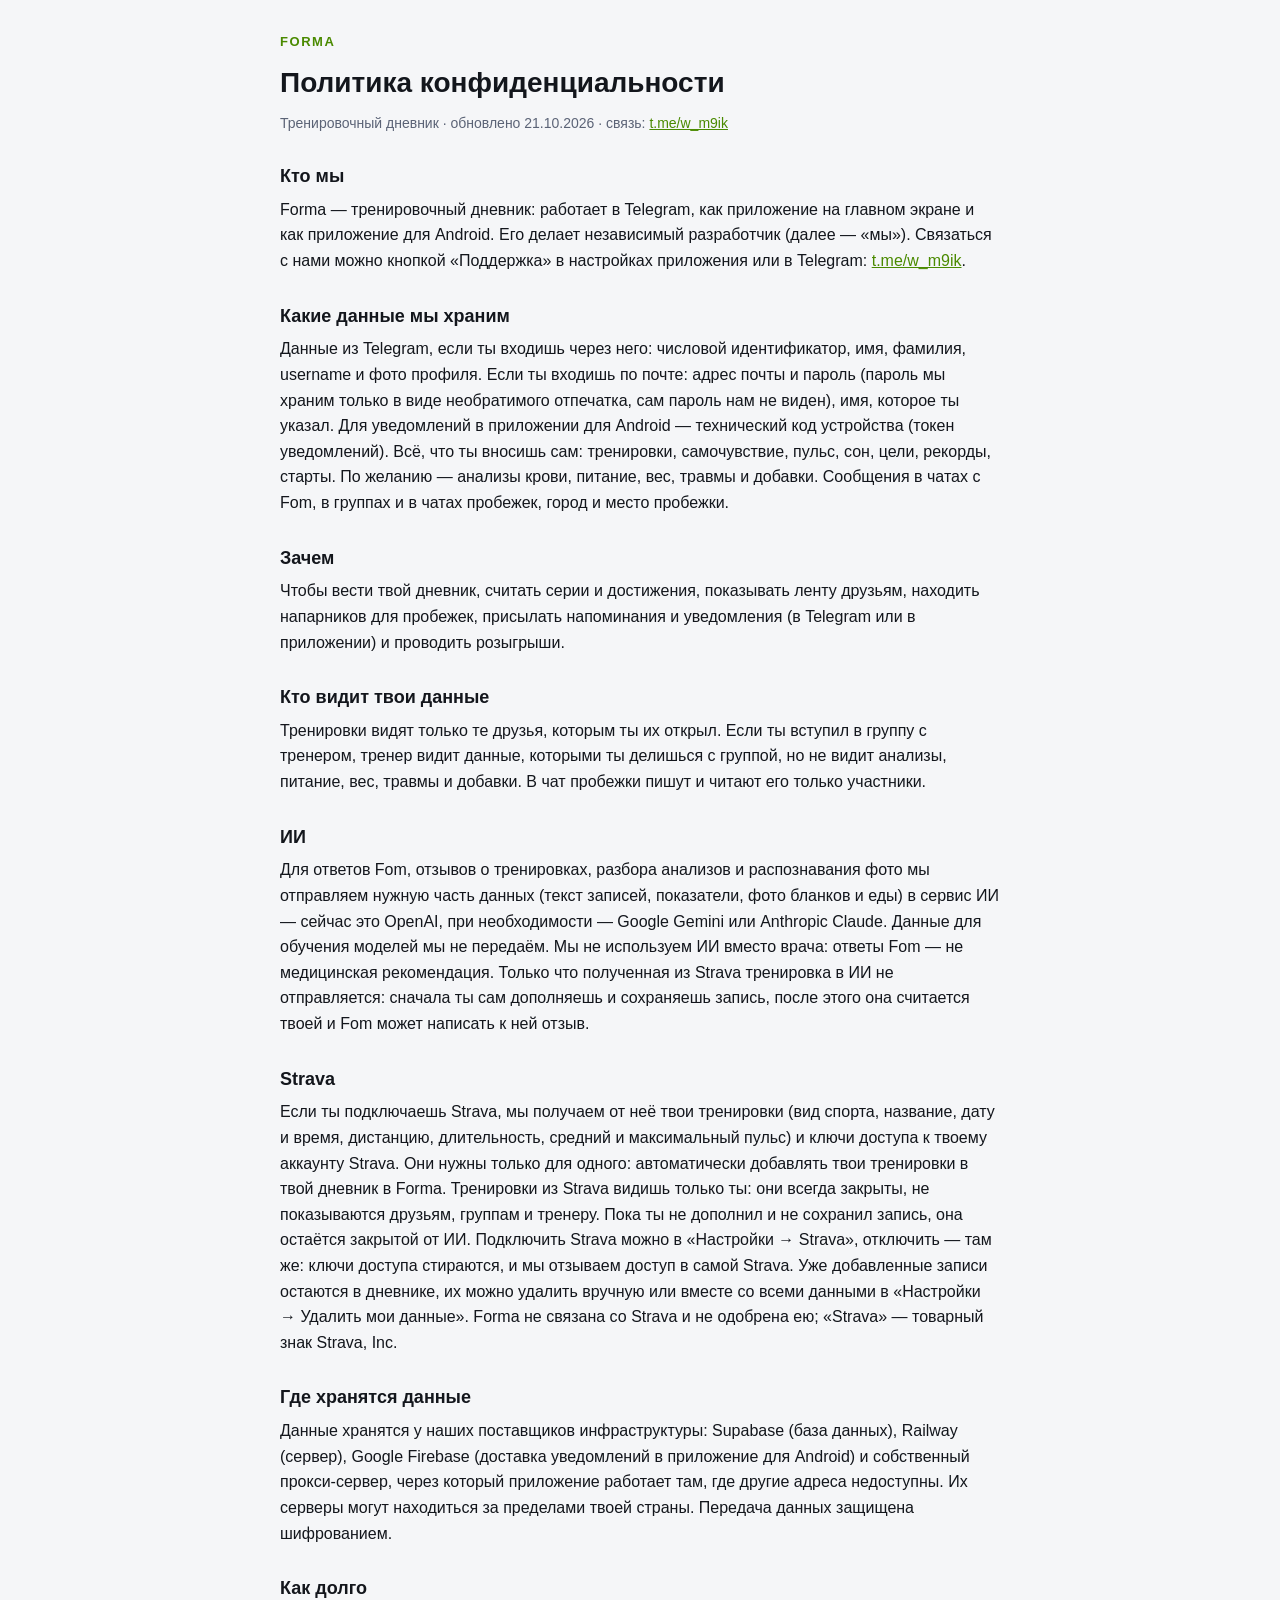
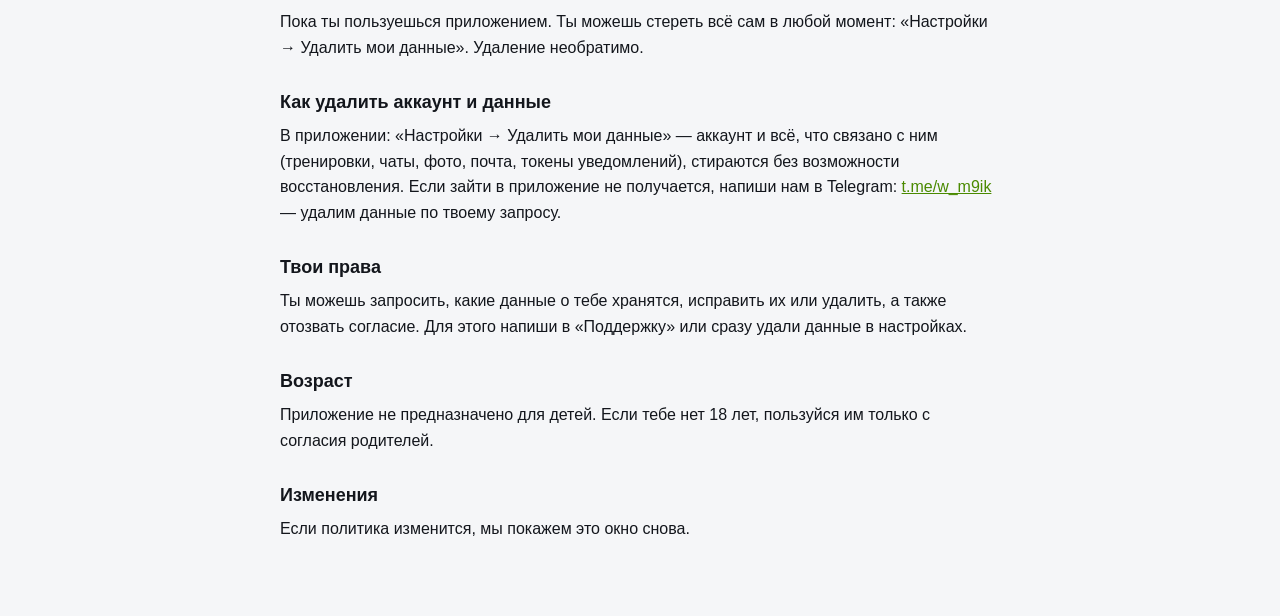
==== commit 3d7b623c: "Update privacy.html" ====
--- a/privacy.html
+++ b/privacy.html
@@ -39,6 +39,8 @@
       <p>Данные хранятся у наших поставщиков инфраструктуры: Supabase (база данных), Railway (сервер), Google Firebase (доставка уведомлений в приложение для Android) и собственный прокси-сервер, через который приложение работает там, где другие адреса недоступны. Их серверы могут находиться за пределами твоей страны. Передача данных защищена шифрованием.</p>
       <h3>Как долго</h3>
       <p>Пока ты пользуешься приложением. Ты можешь стереть всё сам в любой момент: «Настройки → Удалить мои данные». Удаление необратимо.</p>
+      <h3 id="delete">Как удалить аккаунт и данные</h3>
+      <p>В приложении: «Настройки → Удалить мои данные» — аккаунт и всё, что связано с ним (тренировки, чаты, фото, почта, токены уведомлений), стираются без возможности восстановления. Если зайти в приложение не получается, напиши нам в Telegram: <a href="https://t.me/w_m9ik">t.me/w_m9ik</a> — удалим данные по твоему запросу.</p>
       <h3>Твои права</h3>
       <p>Ты можешь запросить, какие данные о тебе хранятся, исправить их или удалить, а также отозвать согласие. Для этого напиши в «Поддержку» или сразу удали данные в настройках.</p>
       <h3>Возраст</h3>
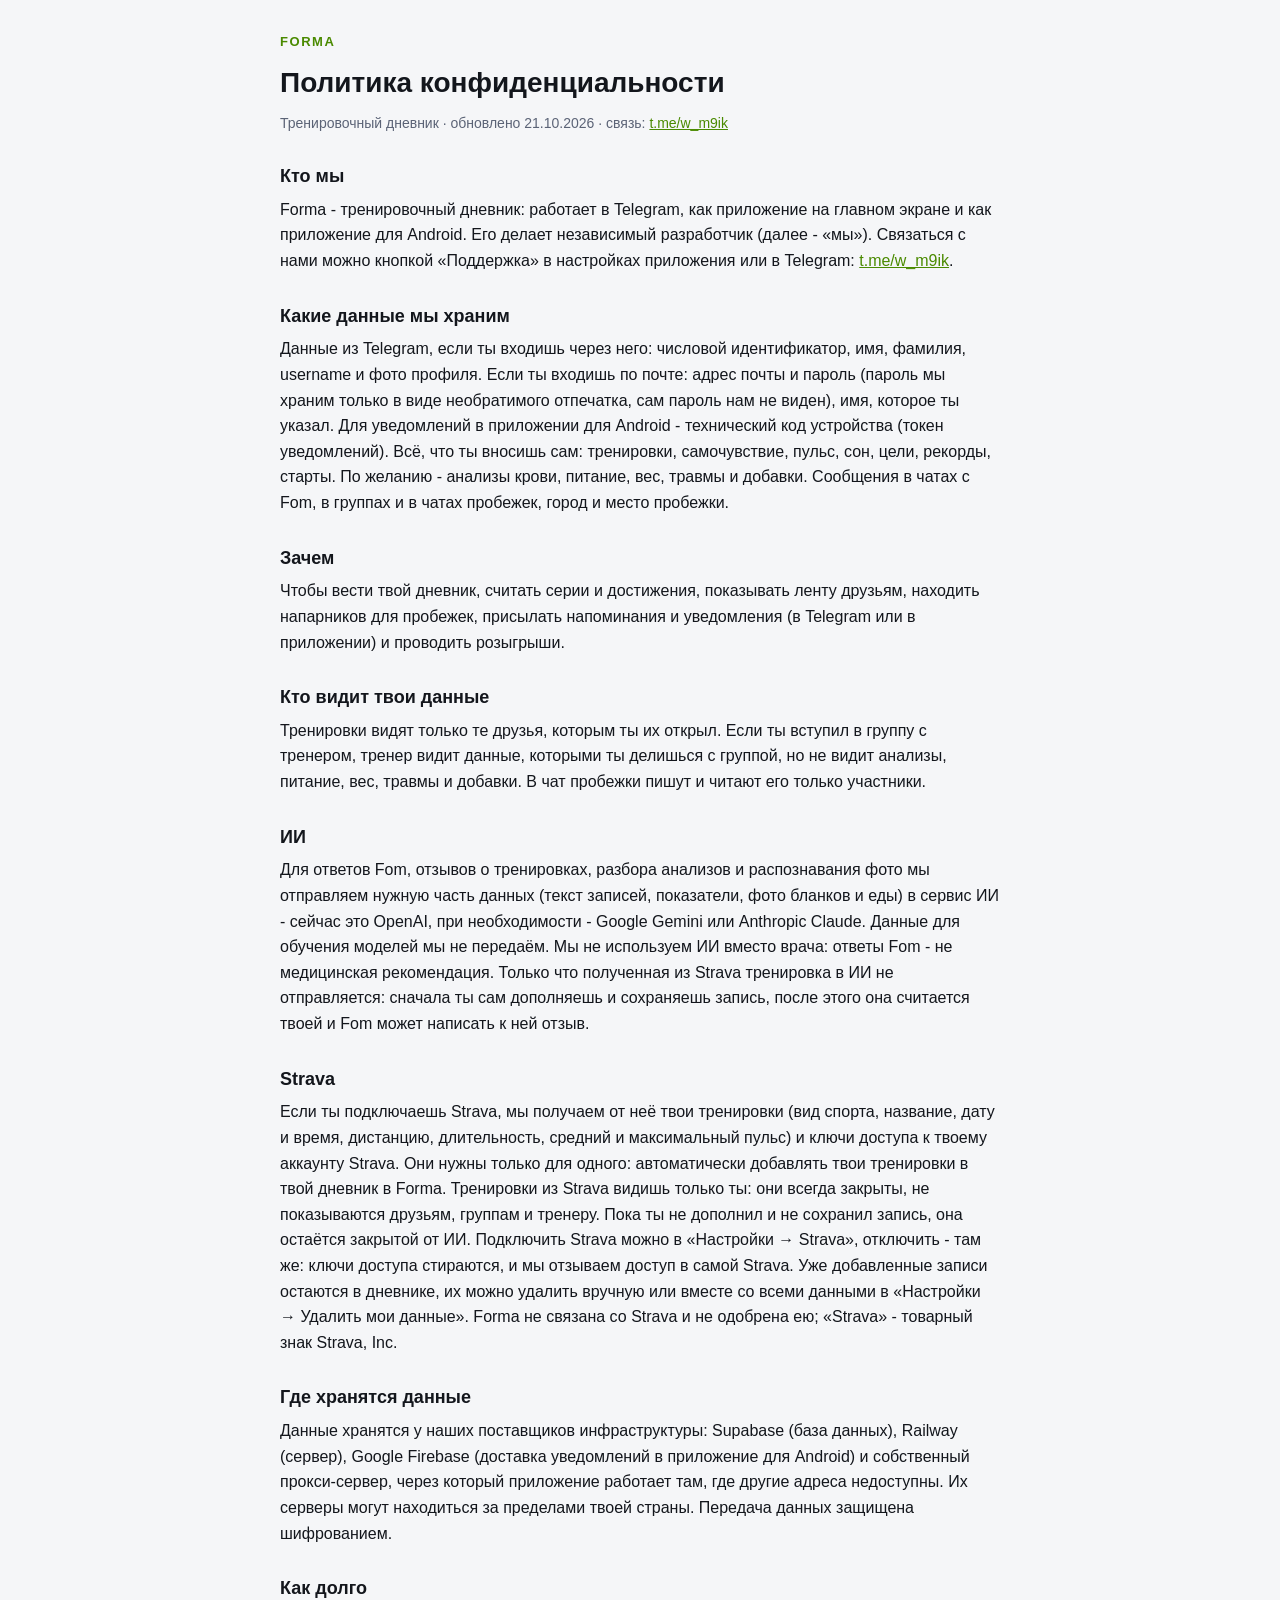
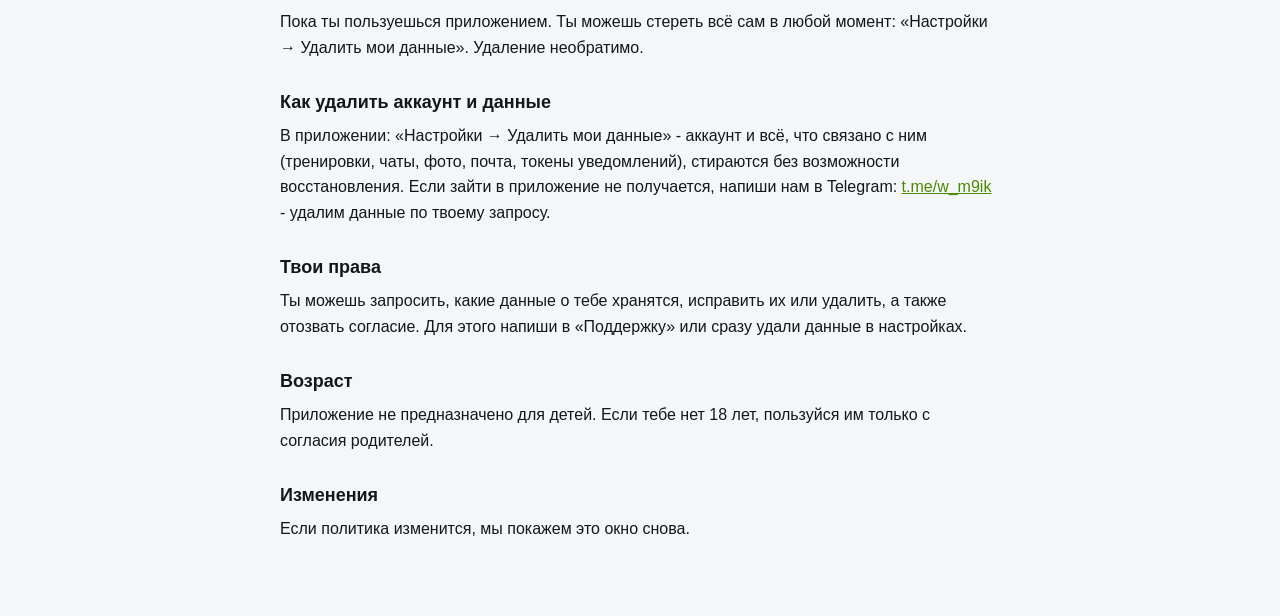
==== commit d7012a12: "Update privacy.html" ====
--- a/privacy.html
+++ b/privacy.html
@@ -3,7 +3,7 @@
 <head>
 <meta charset="UTF-8">
 <meta name="viewport" content="width=device-width, initial-scale=1">
-<title>Forma — политика конфиденциальности</title>
+<title>Forma - политика конфиденциальности</title>
 <meta name="robots" content="index,follow">
 <style>
   :root { --bg:#0A0C11; --text:#F3F5F8; --muted:#8B93A7; --lime:#B4F53C; }
@@ -24,23 +24,23 @@
   <h1>Политика конфиденциальности</h1>
   <p class="muted">Тренировочный дневник · обновлено 21.10.2026 · связь: <a href="https://t.me/w_m9ik">t.me/w_m9ik</a></p>
   <h3>Кто мы</h3>
-      <p>Forma — тренировочный дневник: работает в Telegram, как приложение на главном экране и как приложение для Android. Его делает независимый разработчик (далее — «мы»). Связаться с нами можно кнопкой «Поддержка» в настройках приложения или в Telegram: <a href="https://t.me/w_m9ik">t.me/w_m9ik</a>.</p>
+      <p>Forma - тренировочный дневник: работает в Telegram, как приложение на главном экране и как приложение для Android. Его делает независимый разработчик (далее - «мы»). Связаться с нами можно кнопкой «Поддержка» в настройках приложения или в Telegram: <a href="https://t.me/w_m9ik">t.me/w_m9ik</a>.</p>
       <h3>Какие данные мы храним</h3>
-      <p>Данные из Telegram, если ты входишь через него: числовой идентификатор, имя, фамилия, username и фото профиля. Если ты входишь по почте: адрес почты и пароль (пароль мы храним только в виде необратимого отпечатка, сам пароль нам не виден), имя, которое ты указал. Для уведомлений в приложении для Android — технический код устройства (токен уведомлений). Всё, что ты вносишь сам: тренировки, самочувствие, пульс, сон, цели, рекорды, старты. По желанию — анализы крови, питание, вес, травмы и добавки. Сообщения в чатах с Fom, в группах и в чатах пробежек, город и место пробежки.</p>
+      <p>Данные из Telegram, если ты входишь через него: числовой идентификатор, имя, фамилия, username и фото профиля. Если ты входишь по почте: адрес почты и пароль (пароль мы храним только в виде необратимого отпечатка, сам пароль нам не виден), имя, которое ты указал. Для уведомлений в приложении для Android - технический код устройства (токен уведомлений). Всё, что ты вносишь сам: тренировки, самочувствие, пульс, сон, цели, рекорды, старты. По желанию - анализы крови, питание, вес, травмы и добавки. Сообщения в чатах с Fom, в группах и в чатах пробежек, город и место пробежки.</p>
       <h3>Зачем</h3>
       <p>Чтобы вести твой дневник, считать серии и достижения, показывать ленту друзьям, находить напарников для пробежек, присылать напоминания и уведомления (в Telegram или в приложении) и проводить розыгрыши.</p>
       <h3>Кто видит твои данные</h3>
       <p>Тренировки видят только те друзья, которым ты их открыл. Если ты вступил в группу с тренером, тренер видит данные, которыми ты делишься с группой, но не видит анализы, питание, вес, травмы и добавки. В чат пробежки пишут и читают его только участники.</p>
       <h3>ИИ</h3>
-      <p>Для ответов Fom, отзывов о тренировках, разбора анализов и распознавания фото мы отправляем нужную часть данных (текст записей, показатели, фото бланков и еды) в сервис ИИ — сейчас это OpenAI, при необходимости — Google Gemini или Anthropic Claude. Данные для обучения моделей мы не передаём. Мы не используем ИИ вместо врача: ответы Fom — не медицинская рекомендация. Только что полученная из Strava тренировка в ИИ не отправляется: сначала ты сам дополняешь и сохраняешь запись, после этого она считается твоей и Fom может написать к ней отзыв.</p>
+      <p>Для ответов Fom, отзывов о тренировках, разбора анализов и распознавания фото мы отправляем нужную часть данных (текст записей, показатели, фото бланков и еды) в сервис ИИ - сейчас это OpenAI, при необходимости - Google Gemini или Anthropic Claude. Данные для обучения моделей мы не передаём. Мы не используем ИИ вместо врача: ответы Fom - не медицинская рекомендация. Только что полученная из Strava тренировка в ИИ не отправляется: сначала ты сам дополняешь и сохраняешь запись, после этого она считается твоей и Fom может написать к ней отзыв.</p>
       <h3>Strava</h3>
-      <p>Если ты подключаешь Strava, мы получаем от неё твои тренировки (вид спорта, название, дату и время, дистанцию, длительность, средний и максимальный пульс) и ключи доступа к твоему аккаунту Strava. Они нужны только для одного: автоматически добавлять твои тренировки в твой дневник в Forma. Тренировки из Strava видишь только ты: они всегда закрыты, не показываются друзьям, группам и тренеру. Пока ты не дополнил и не сохранил запись, она остаётся закрытой от ИИ. Подключить Strava можно в «Настройки → Strava», отключить — там же: ключи доступа стираются, и мы отзываем доступ в самой Strava. Уже добавленные записи остаются в дневнике, их можно удалить вручную или вместе со всеми данными в «Настройки → Удалить мои данные». Forma не связана со Strava и не одобрена ею; «Strava» — товарный знак Strava, Inc.</p>
+      <p>Если ты подключаешь Strava, мы получаем от неё твои тренировки (вид спорта, название, дату и время, дистанцию, длительность, средний и максимальный пульс) и ключи доступа к твоему аккаунту Strava. Они нужны только для одного: автоматически добавлять твои тренировки в твой дневник в Forma. Тренировки из Strava видишь только ты: они всегда закрыты, не показываются друзьям, группам и тренеру. Пока ты не дополнил и не сохранил запись, она остаётся закрытой от ИИ. Подключить Strava можно в «Настройки → Strava», отключить - там же: ключи доступа стираются, и мы отзываем доступ в самой Strava. Уже добавленные записи остаются в дневнике, их можно удалить вручную или вместе со всеми данными в «Настройки → Удалить мои данные». Forma не связана со Strava и не одобрена ею; «Strava» - товарный знак Strava, Inc.</p>
       <h3>Где хранятся данные</h3>
       <p>Данные хранятся у наших поставщиков инфраструктуры: Supabase (база данных), Railway (сервер), Google Firebase (доставка уведомлений в приложение для Android) и собственный прокси-сервер, через который приложение работает там, где другие адреса недоступны. Их серверы могут находиться за пределами твоей страны. Передача данных защищена шифрованием.</p>
       <h3>Как долго</h3>
       <p>Пока ты пользуешься приложением. Ты можешь стереть всё сам в любой момент: «Настройки → Удалить мои данные». Удаление необратимо.</p>
       <h3 id="delete">Как удалить аккаунт и данные</h3>
-      <p>В приложении: «Настройки → Удалить мои данные» — аккаунт и всё, что связано с ним (тренировки, чаты, фото, почта, токены уведомлений), стираются без возможности восстановления. Если зайти в приложение не получается, напиши нам в Telegram: <a href="https://t.me/w_m9ik">t.me/w_m9ik</a> — удалим данные по твоему запросу.</p>
+      <p>В приложении: «Настройки → Удалить мои данные» - аккаунт и всё, что связано с ним (тренировки, чаты, фото, почта, токены уведомлений), стираются без возможности восстановления. Если зайти в приложение не получается, напиши нам в Telegram: <a href="https://t.me/w_m9ik">t.me/w_m9ik</a> - удалим данные по твоему запросу.</p>
       <h3>Твои права</h3>
       <p>Ты можешь запросить, какие данные о тебе хранятся, исправить их или удалить, а также отозвать согласие. Для этого напиши в «Поддержку» или сразу удали данные в настройках.</p>
       <h3>Возраст</h3>
